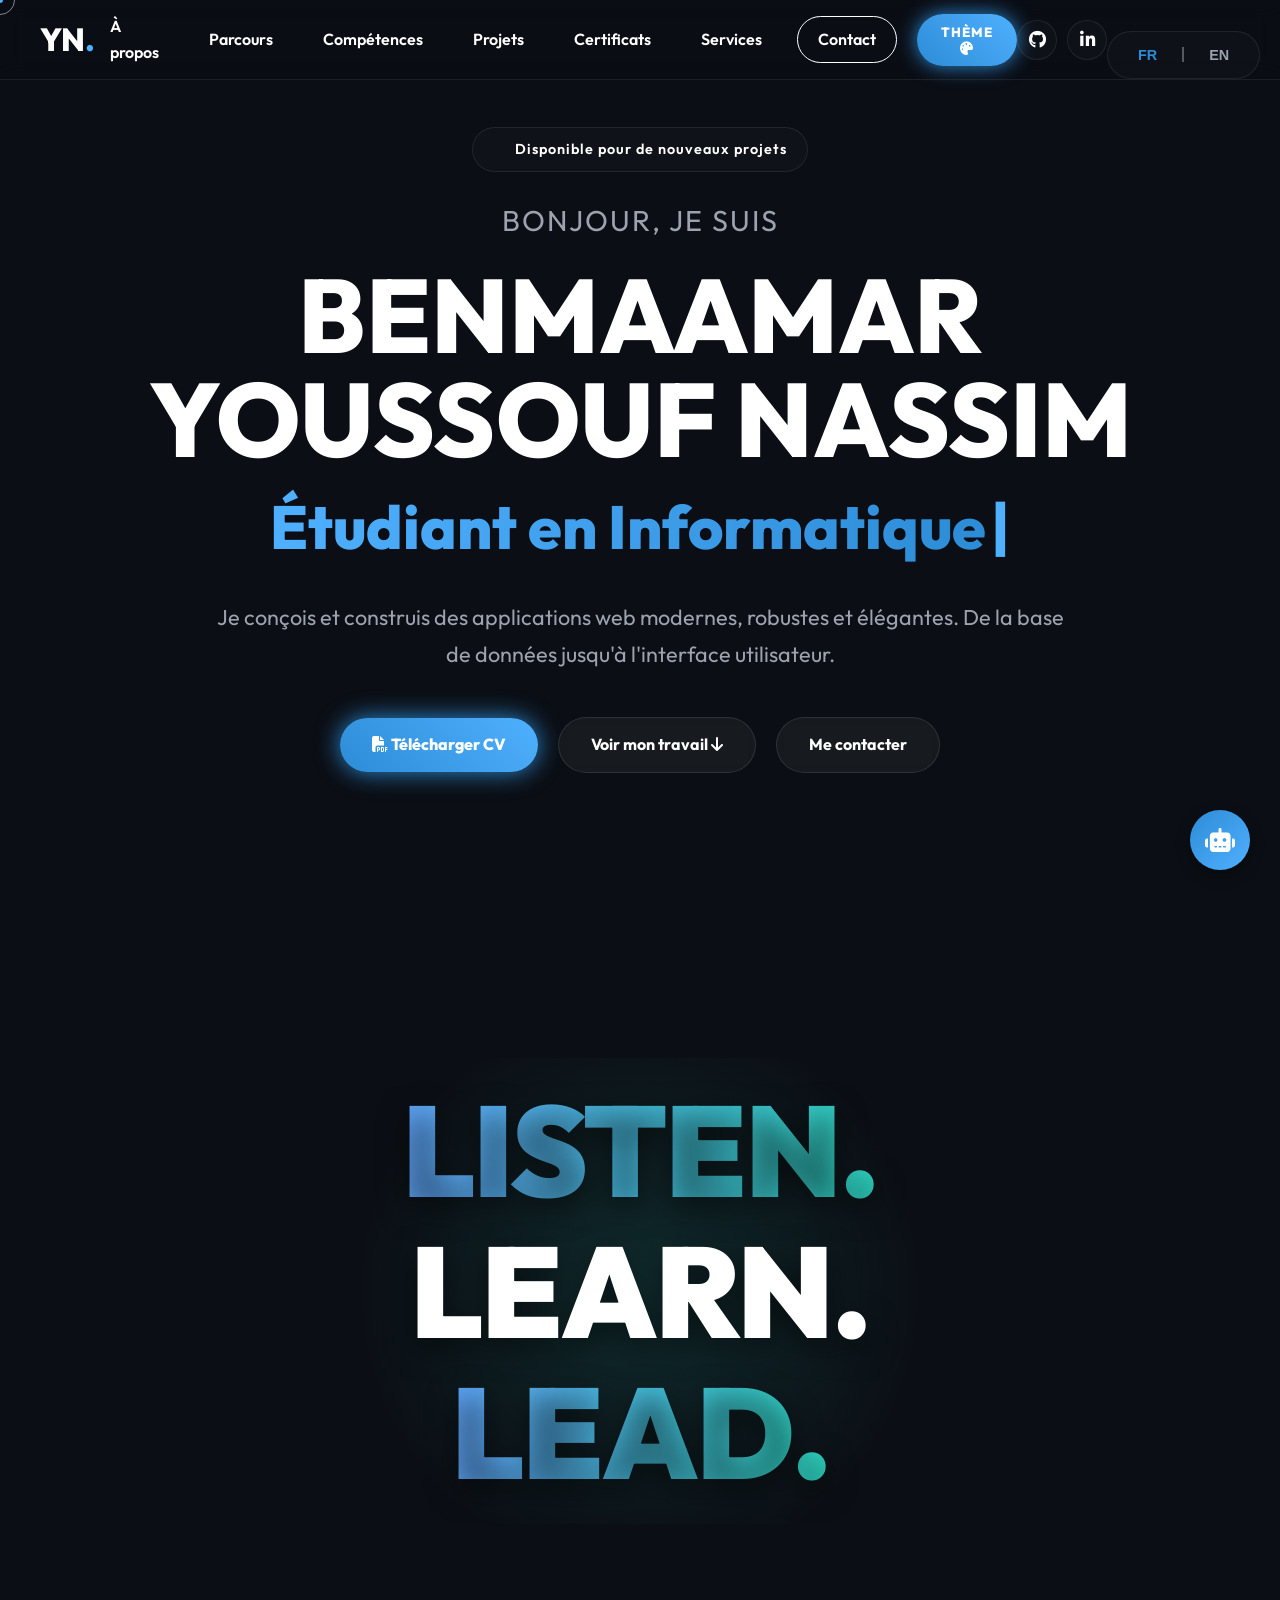
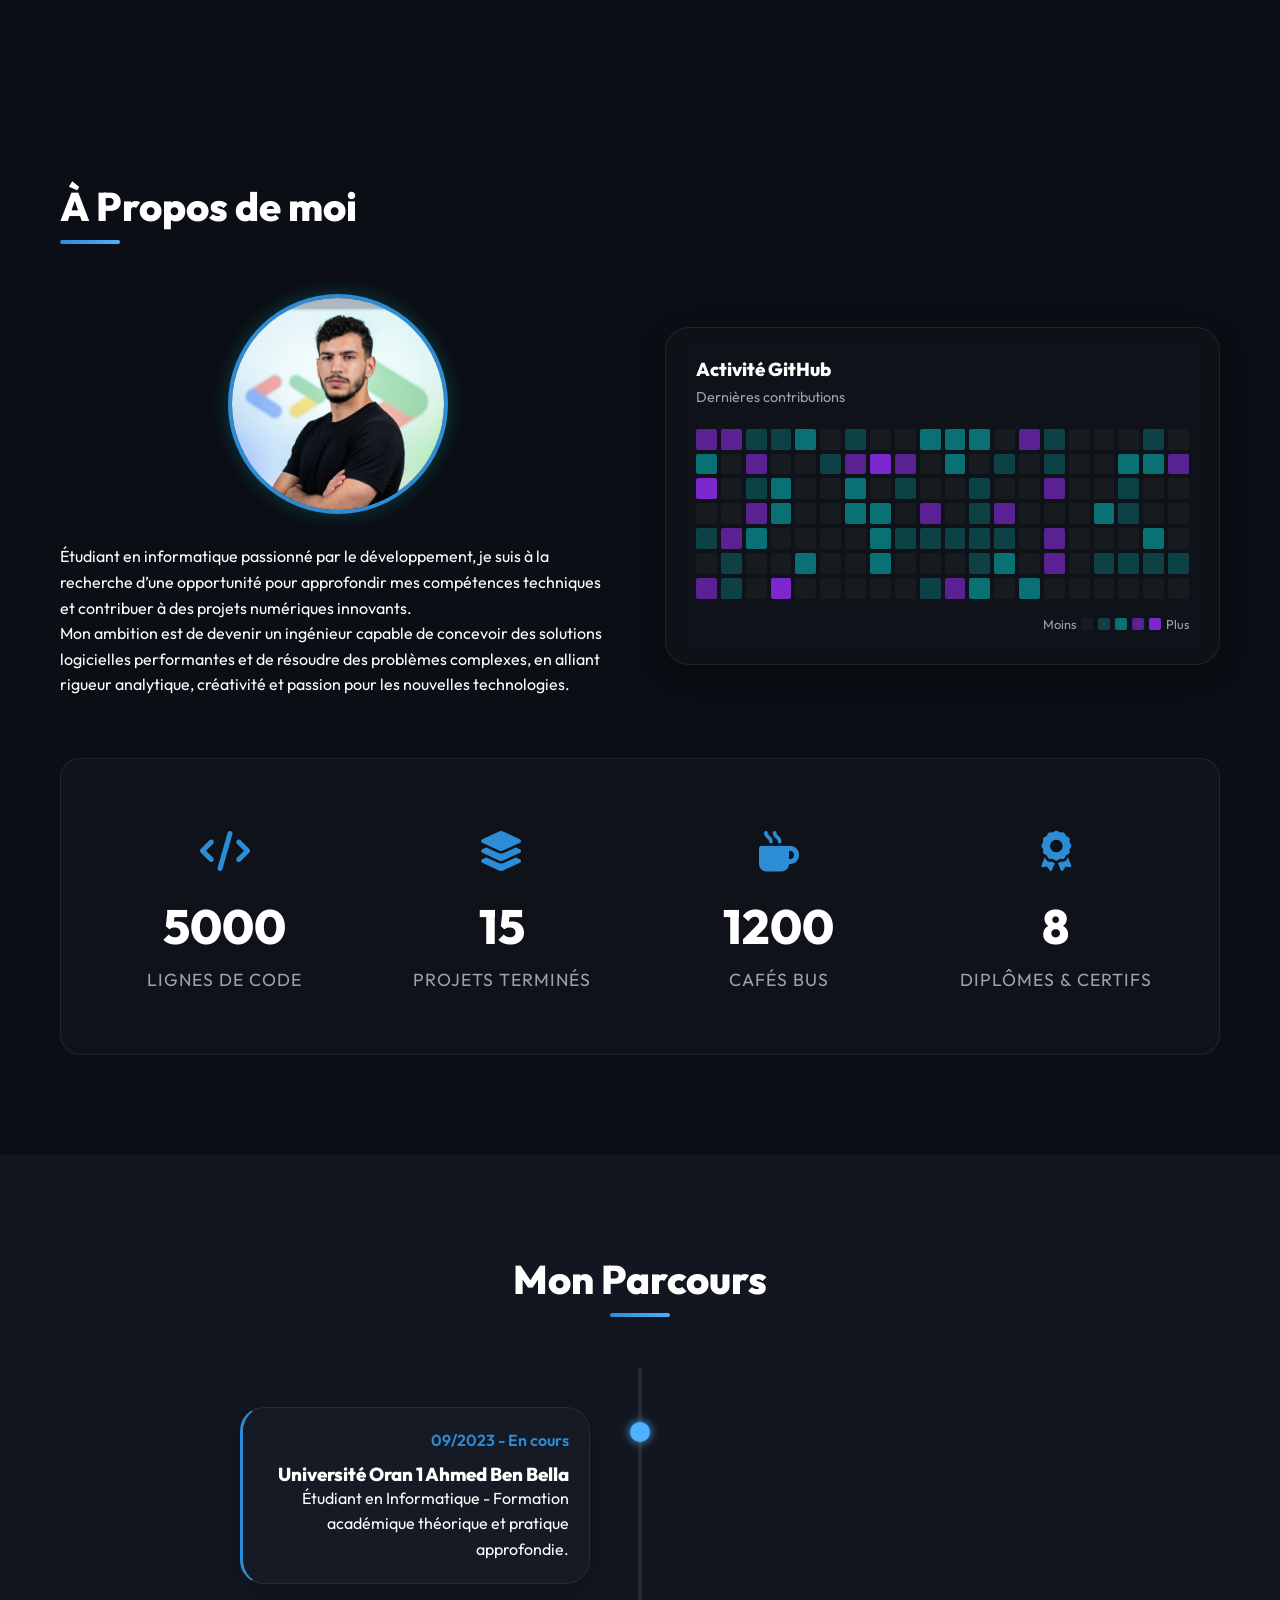
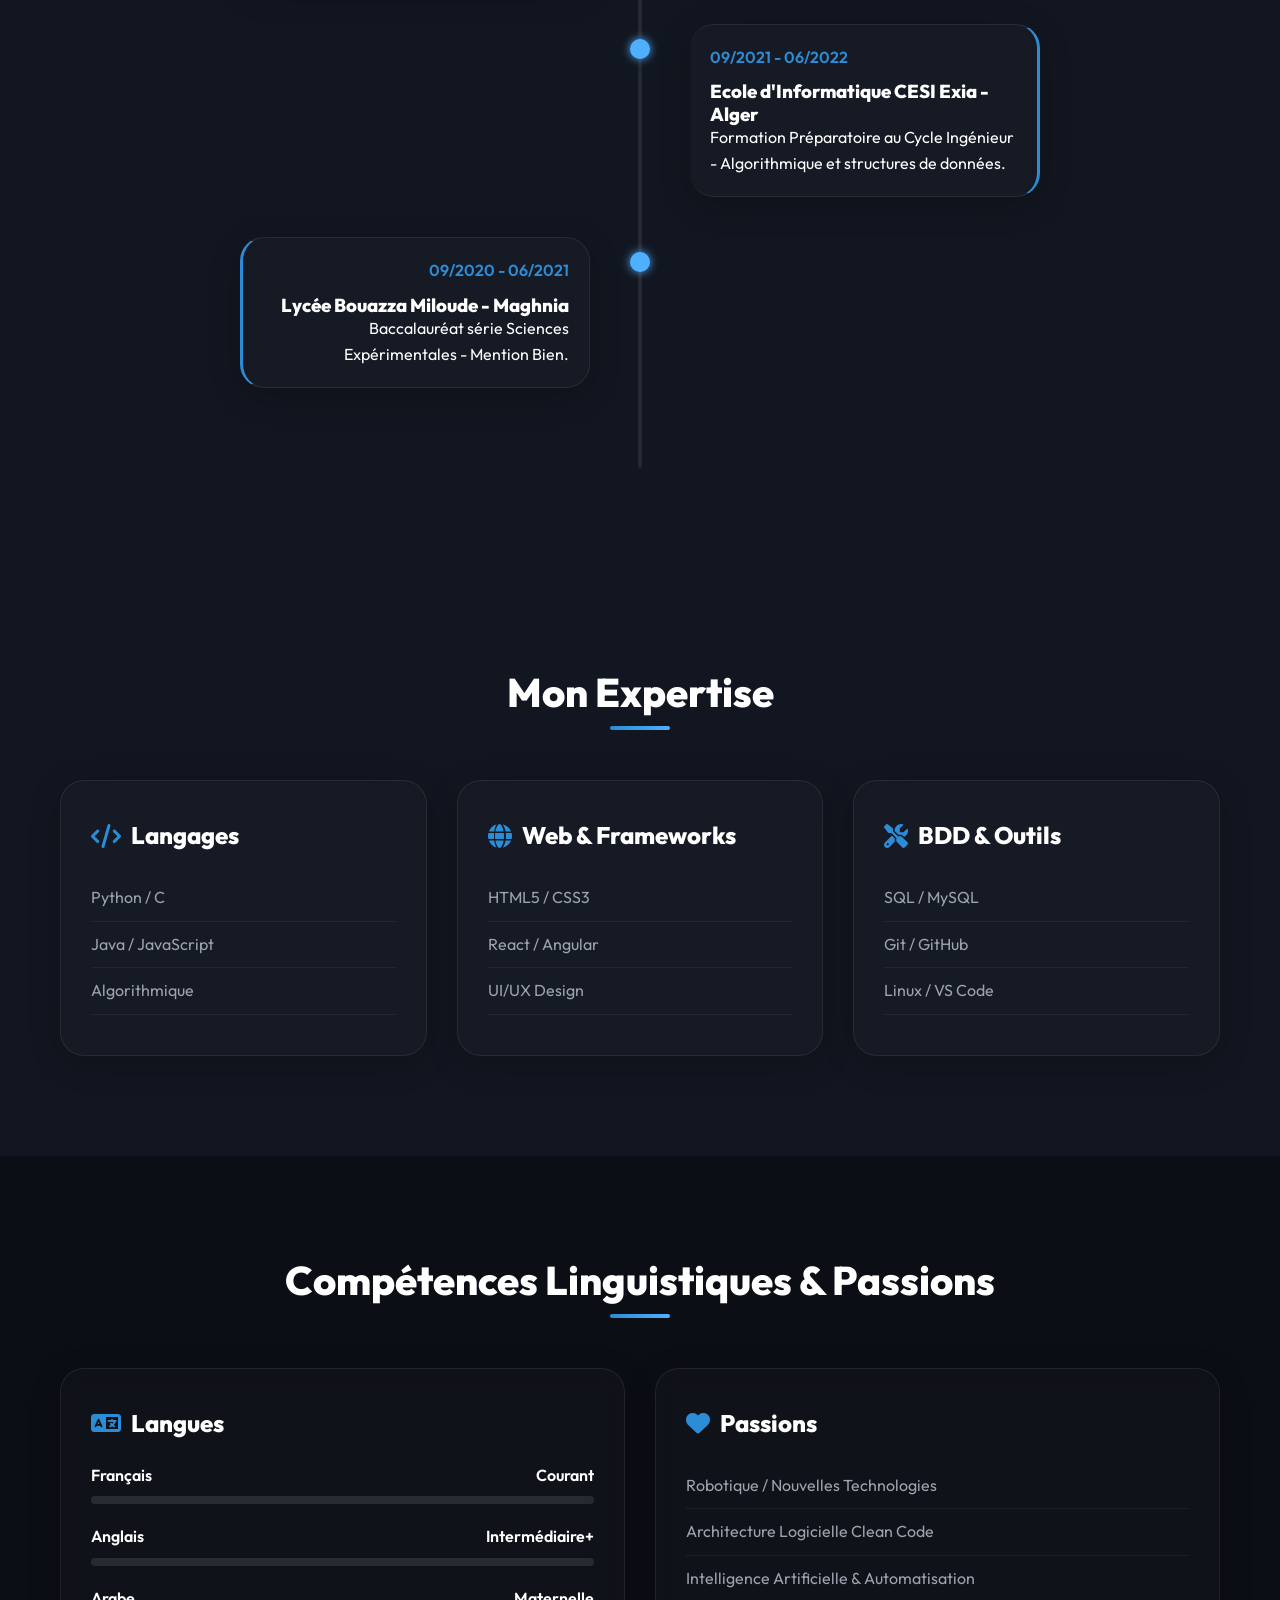
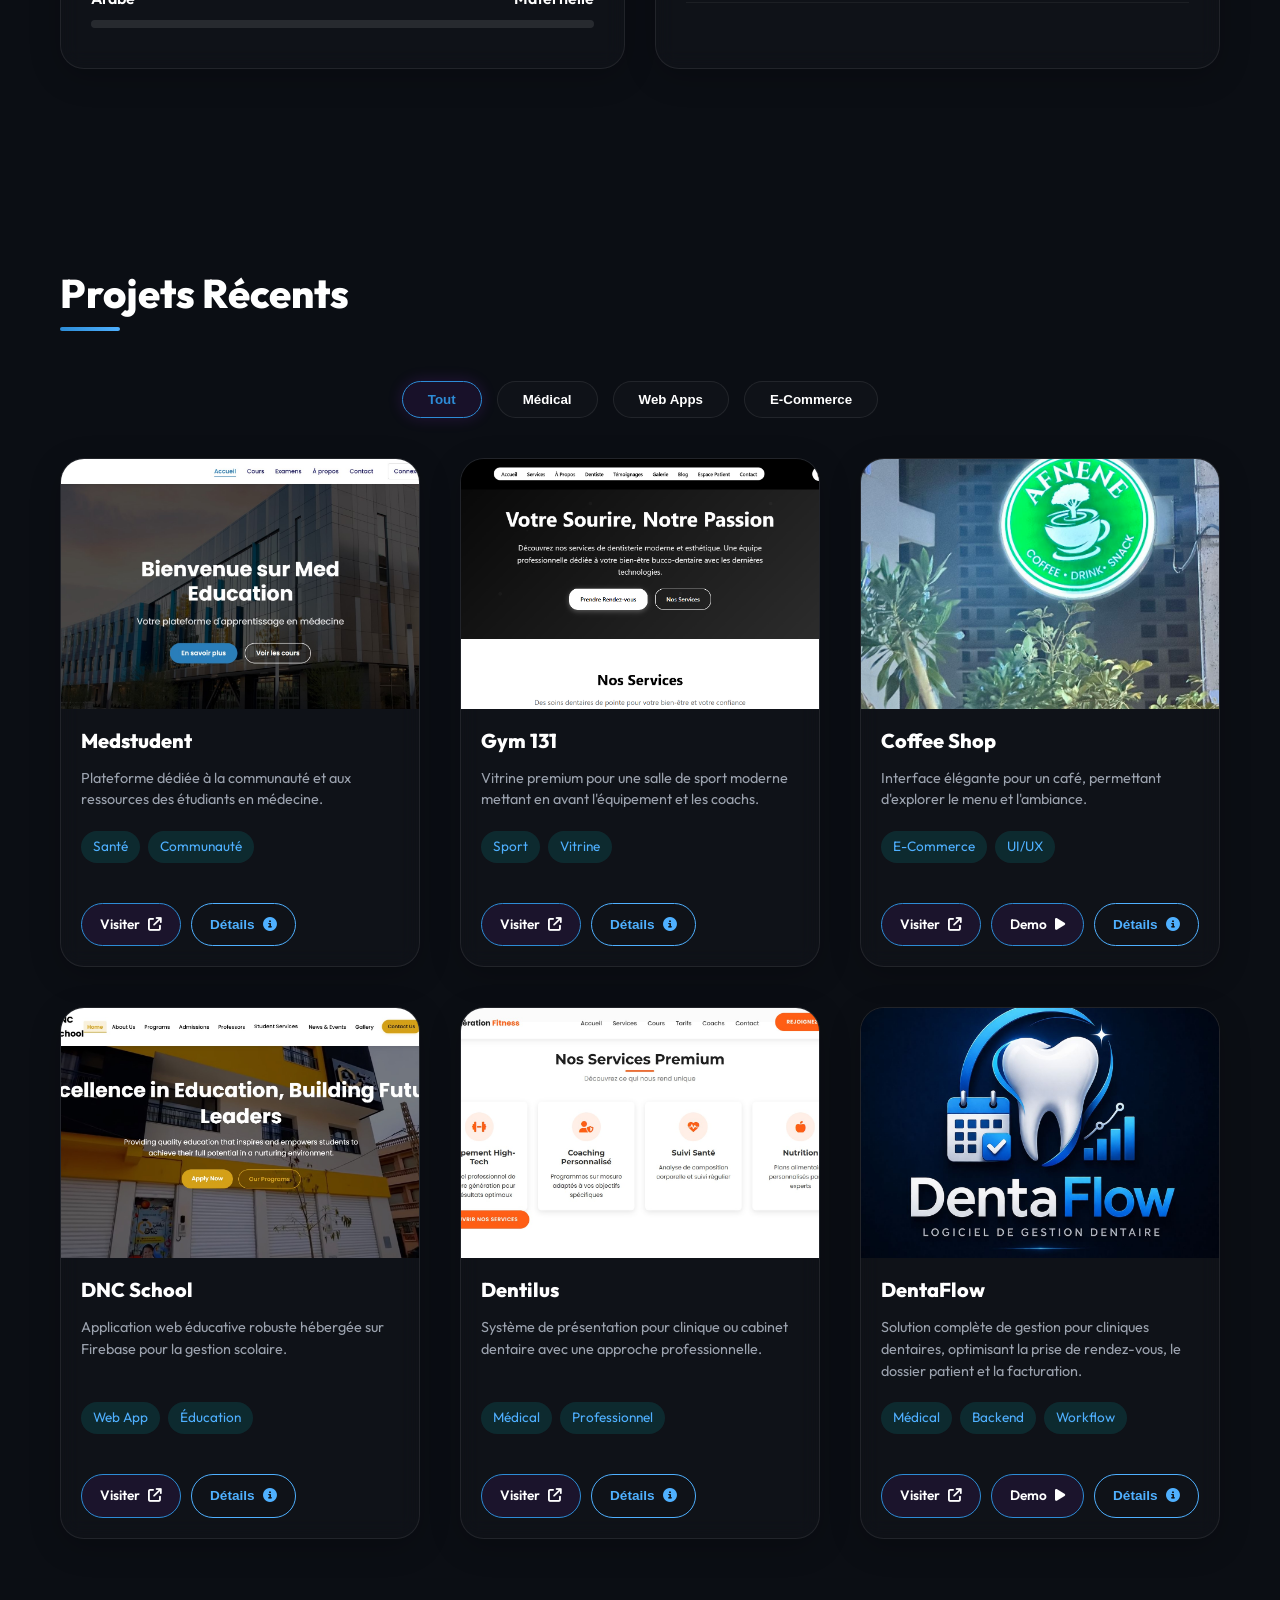
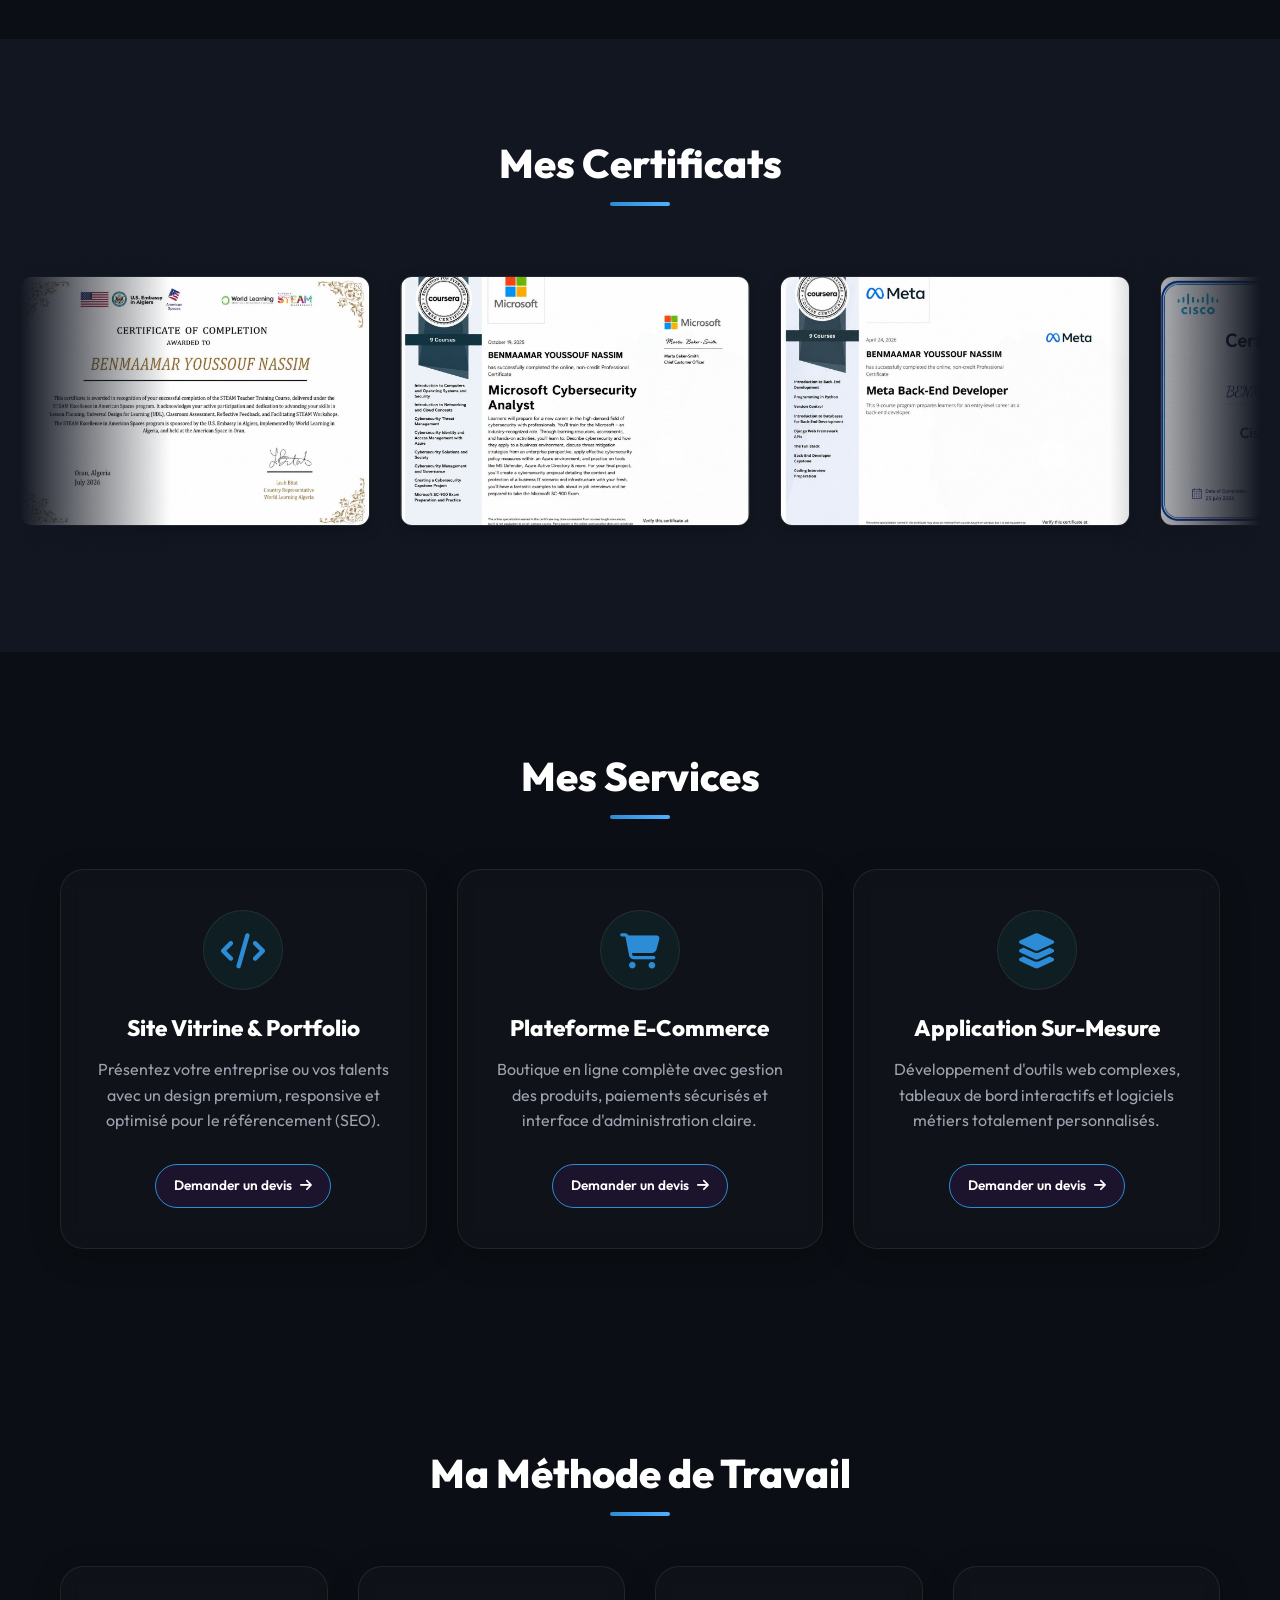
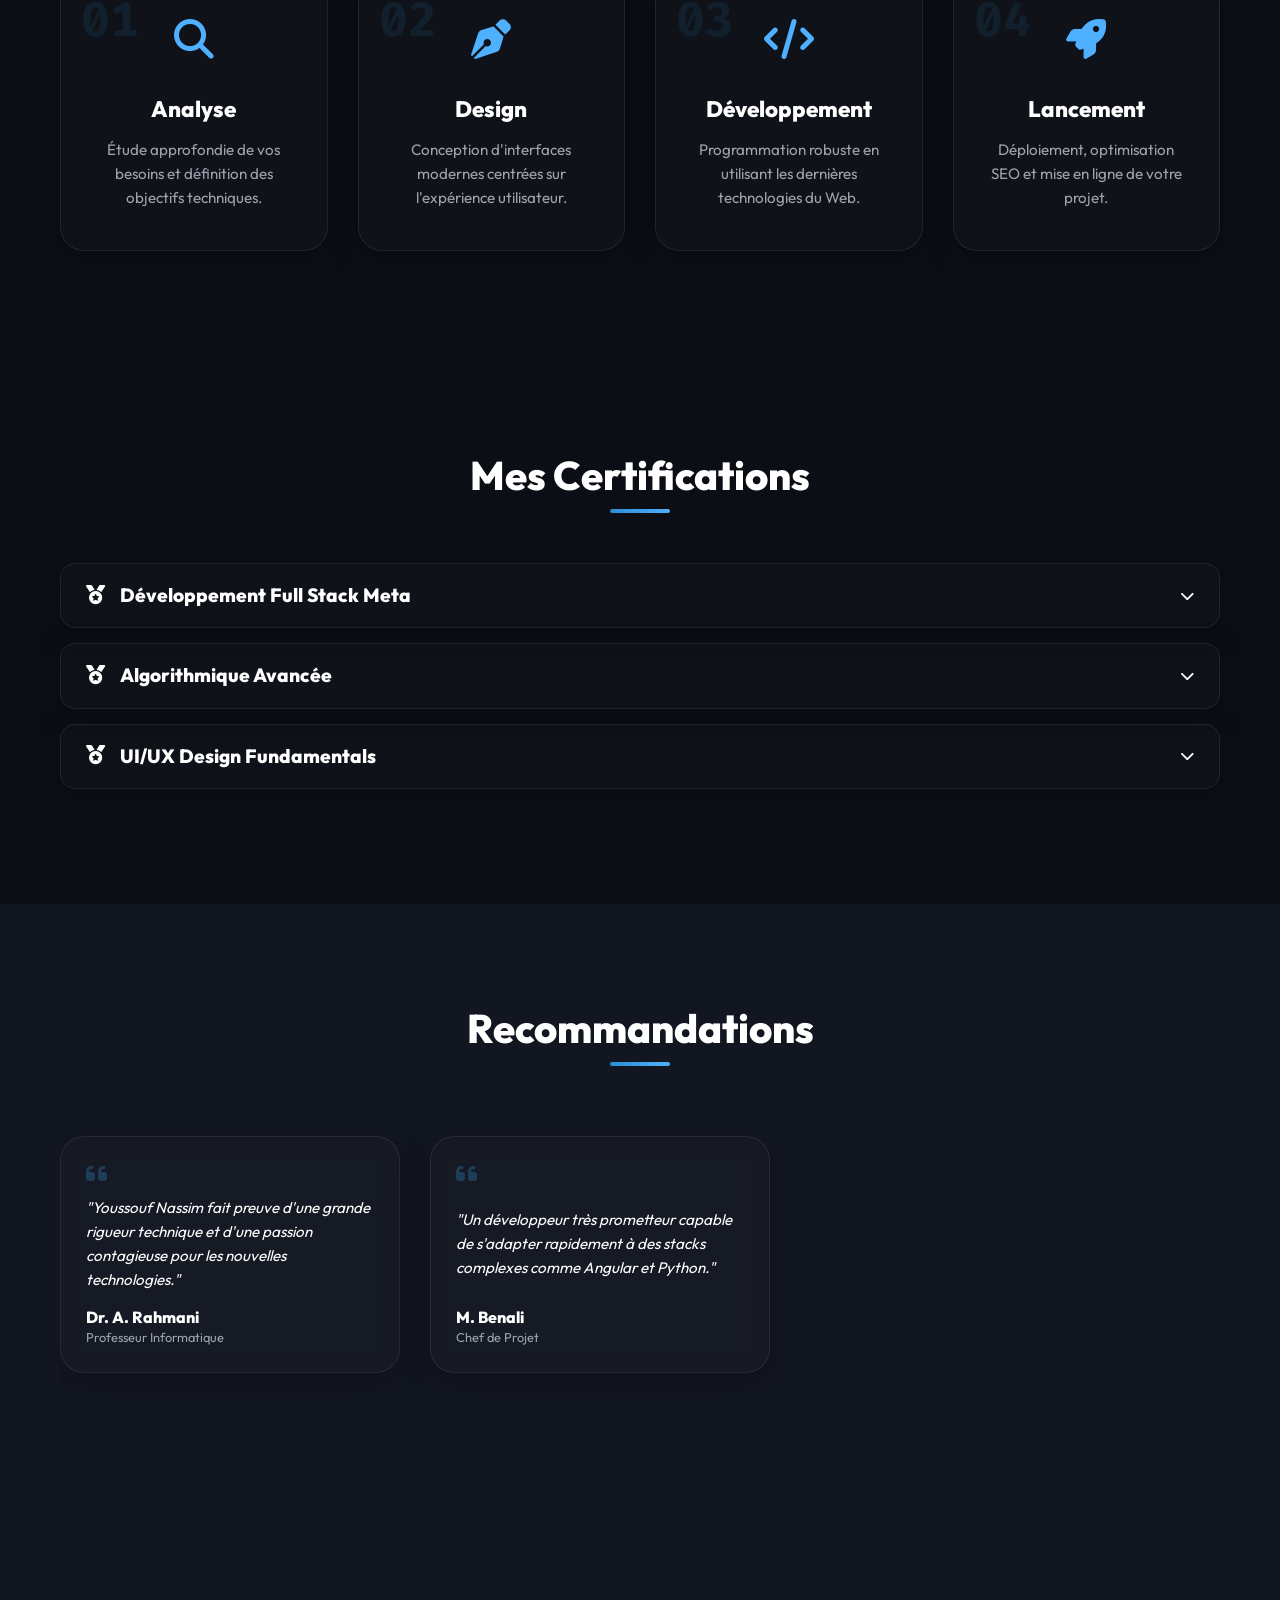
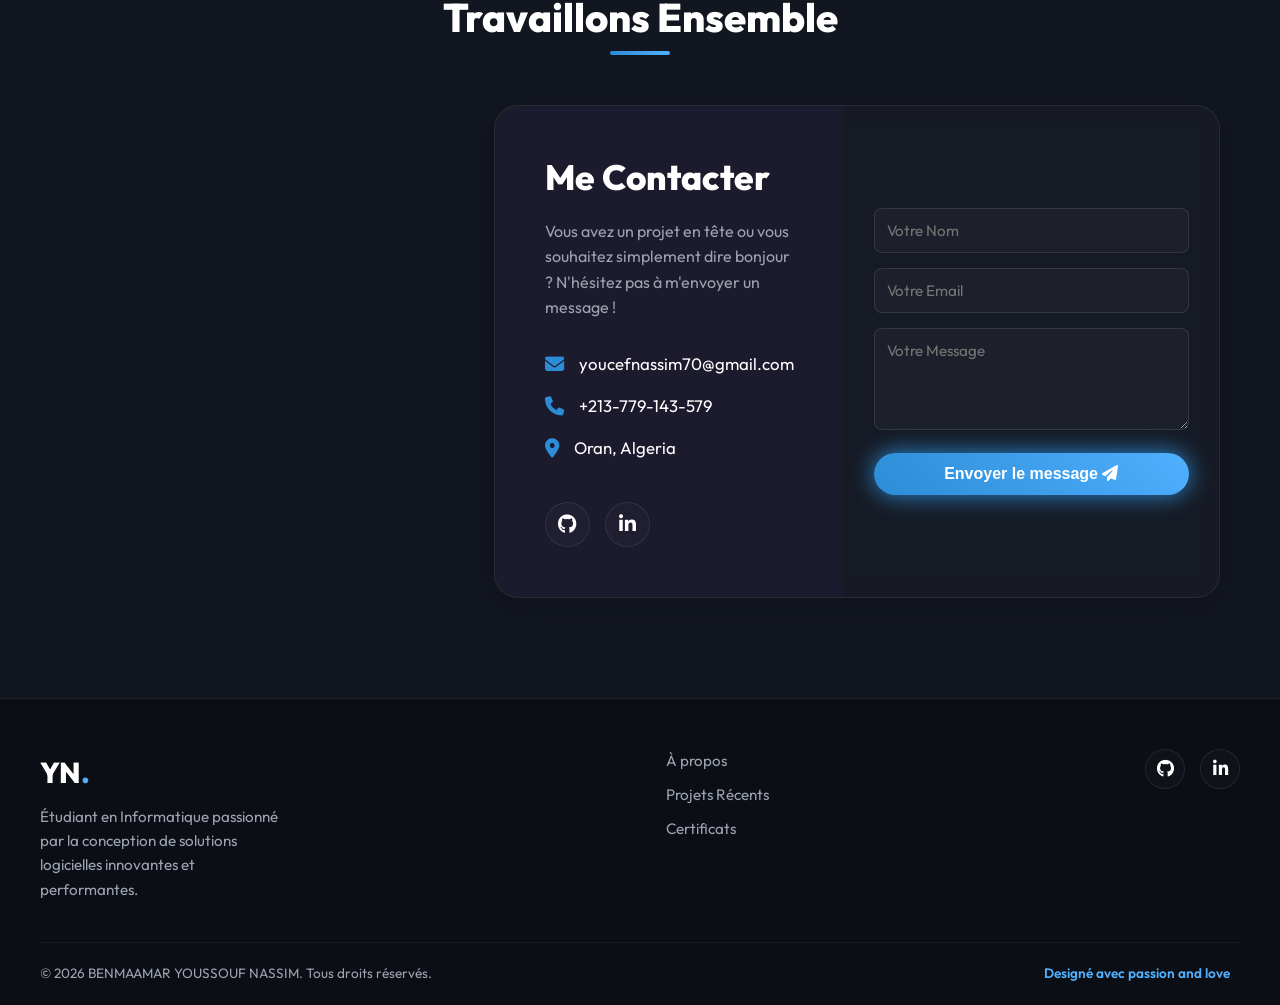
==== index.html @ 7a8b89ac "Déploiement du portfolio" ====
<!DOCTYPE html>
<html lang="fr" data-theme="default">

<head>
    <meta charset="UTF-8">
    <meta name="viewport" content="width=device-width, initial-scale=1.0">
    <title>Youcef Nassim | Développeur Full Stack</title>
    <meta name="description" content="Portfolio de Youcef Nassim, développeur web Full Stack.">

    <!-- Google Fonts -->
    <link rel="preconnect" href="https://fonts.googleapis.com">
    <link rel="preconnect" href="https://fonts.gstatic.com" crossorigin>
    <link
        href="https://fonts.googleapis.com/css2?family=Outfit:wght@300;400;600;800&family=Fira+Code:wght@400;500&display=swap"
        rel="stylesheet">

    <!-- FontAwesome Icons -->
    <link rel="stylesheet" href="https://cdnjs.cloudflare.com/ajax/libs/font-awesome/6.4.0/css/all.min.css">

    <!-- Custom CSS -->
    <link rel="stylesheet" href="./css/style.css">
</head>

<body>

    <!-- Custom Cursor -->
    <div class="cursor-dot"></div>
    <div class="cursor-outline"></div>


    <!-- Hamburger (Mobile) -->
    <div class="hamburger">
        <span class="bar"></span>
        <span class="bar"></span>
        <span class="bar"></span>
    </div>

    <!-- Sidebar Navigation -->
    <nav class="sidebar">
        <div class="nav-container">
            <a href="#hero" class="logo">YN<span class="dot">.</span></a>
            <ul class="nav-links">
                <li><a href="#about"><i class="fa-solid fa-user"></i> À propos</a></li>
                <li><a href="#experience"><i class="fa-solid fa-briefcase"></i> Parcours</a></li>
                <li><a href="#skills"><i class="fa-solid fa-code"></i> Compétences</a></li>
                <li><a href="#projects"><i class="fa-solid fa-laptop-code"></i> Projets</a></li>
                <li><a href="#certificates"><i class="fa-solid fa-certificate"></i> Certificats</a></li>
                <li><a href="#offers"><i class="fa-solid fa-handshake"></i> Services</a></li>
                <li><a href="#contact" class="btn-nav" style="background: none; border: 1px solid var(--text-main); box-shadow: none;">Contact</a></li>
                <li><button class="btn-nav btn-theme-toggle" onclick="cycleTheme()" style="cursor:pointer; font-family: inherit;">Thème <i class="fa-solid fa-palette"></i></button></li>
            </ul>

            <div class="sidebar-socials">
                <a href="https://github.com/youcefnassim" target="_blank" rel="noopener noreferrer" aria-label="Visiter mon GitHub"><i class="fa-brands fa-github"></i></a>
                <a href="https://www.linkedin.com/in/ben-maamar-youssouf-nassim-791244219/" target="_blank" rel="noopener noreferrer" aria-label="Visiter mon profil LinkedIn"><i class="fa-brands fa-linkedin-in"></i></a>
            </div>

            <!-- Language Switcher -->
            <div class="lang-switcher">
                <button onclick="changeLanguage('fr')" class="lang-btn active" id="btn-fr">FR</button>
                <div class="lang-divider"></div>
                <button onclick="changeLanguage('en')" class="lang-btn" id="btn-en">EN</button>
            </div>
            
            <!-- Hidden Google Translate Element -->
            <div id="google_translate_element" style="display:none;"></div>
            <script type="text/javascript">
                function googleTranslateElementInit() {
                    new google.translate.TranslateElement({pageLanguage: 'fr', includedLanguages: 'fr,en', autoDisplay: false}, 'google_translate_element');
                }
                function changeLanguage(lang) {
                    var selectField = document.querySelector("select.goog-te-combo");
                    if (selectField) {
                        selectField.value = lang;
                        selectField.dispatchEvent(new Event('change'));
                    }
                    
                    document.getElementById('btn-fr').classList.remove('active');
                    document.getElementById('btn-en').classList.remove('active');
                    document.getElementById('btn-' + lang).classList.add('active');
                }
            </script>
            <script type="text/javascript" src="https://translate.google.com/translate_a/element.js?cb=googleTranslateElementInit"></script>
        </div>
    </nav>

    <!-- Main Content Wrapper -->
    <main class="main-content">
        <!-- Hero Section -->
        <section id="hero" class="hero">
            <div class="shape shape-1"></div>
            <div class="shape shape-2"></div>

            <div class="hero-content" data-animate="slide-up">
                <div class="status-badge">
                    <span class="status-dot"></span>
                    <span class="status-text">Disponible pour de nouveaux projets</span>
                </div>
                <p class="greeting">Bonjour, je suis</p>
                <h1 class="name">BENMAAMAR <span class="highlight">YOUSSOUF NASSIM</span></h1>
                <h2 class="title">
                    <span class="gradient-text typewriter"
                        data-words='["Étudiant en Informatique", "Futur Ingénieur Logiciel", "Passionné par le Développement", "Technophile Curieux"]'></span><span
                        class="cursor">|</span>
                </h2>
                <p class="description">
                    Je conçois et construis des applications web modernes, robustes et élégantes. De la base de données
                    jusqu'à l'interface utilisateur.
                </p>
                <div class="hero-cta">
                    <a href="./img/BENMAAMAR YOUSOSOUF NASSIM CV.pdf" download="CV_Youcef_Nassim.pdf" target="_blank" class="btn btn-primary" title="Télécharger le CV au format PDF"><i class="fa-solid fa-file-pdf"></i> Télécharger CV</a>
                    <a href="#projects" class="btn btn-secondary">Voir mon travail <i class="fa-solid fa-arrow-down"></i></a>
                    <a href="#contact" class="btn btn-secondary">Me contacter</a>
                </div>
            </div>
        </section>

        <!-- Animated Quote Section -->
        <section class="quote-section section-padding">
            <div class="section-container">
                <div class="quote-container" data-animate="slide-up">
                    <h2 class="quote-word gradient-text-animated word-1">LISTEN.</h2>
                    <h2 class="quote-word word-2">LEARN.</h2>
                    <h2 class="quote-word gradient-text-animated word-3">LEAD.</h2>
                </div>
            </div>
        </section>

        <!-- About & Github Stats Section -->
        <section id="about" class="about section-padding">
            <div class="section-container">
                <div class="section-title" data-animate="fade-in">
                    <h2>À Propos de moi</h2>
                    <div class="line"></div>
                </div>

                <div class="about-content">
                    <div class="about-text" data-animate="slide-right">
                        <div class="profile-image-container">
                            <img src="./img/leader.jpg" alt="BENMAAMAR YOUSSOUF NASSIM" class="profile-image">
                        </div>
                        <p>Étudiant en informatique passionné par le développement, je suis à la recherche d’une opportunité pour approfondir mes compétences techniques et contribuer à des projets numériques innovants.</p>
                        <p>Mon ambition est de devenir un ingénieur capable de concevoir des solutions logicielles performantes et de résoudre des problèmes complexes, en alliant rigueur analytique, créativité et passion pour les nouvelles technologies.</p>
                    </div>

                        <div class="github-stats glass-panel">
                    <h3>Activité GitHub</h3>
                    <p class="stats-subtitle">Dernières contributions</p>
                    <div class="github-grid" id="github-grid"></div>
                    <div class="github-legend">
                        <span>Moins</span>
                        <div class="level level-0"></div>
                        <div class="level level-1"></div>
                        <div class="level level-2"></div>
                        <div class="level level-3"></div>
                        <div class="level level-4"></div>
                        <span>Plus</span>
                    </div>
                </div>
            </div>

            <!-- Stats Counter Section -->
            <div class="stats-container" data-animate="fade-in">
                <div class="stat-item">
                    <div class="stat-icon"><i class="fa-solid fa-code"></i></div>
                    <h3 class="stat-number" data-target="5000">0</h3>
                    <p class="stat-label">Lignes de code</p>
                </div>
                <div class="stat-item">
                    <div class="stat-icon"><i class="fa-solid fa-layer-group"></i></div>
                    <h3 class="stat-number" data-target="15">0</h3>
                    <p class="stat-label">Projets Terminés</p>
                </div>
                <div class="stat-item">
                    <div class="stat-icon"><i class="fa-solid fa-mug-hot"></i></div>
                    <h3 class="stat-number" data-target="1200">0</h3>
                    <p class="stat-label">Cafés bus</p>
                </div>
                <div class="stat-item">
                    <div class="stat-icon"><i class="fa-solid fa-award"></i></div>
                    <h3 class="stat-number" data-target="8">0</h3>
                    <p class="stat-label">Diplômes & Certifs</p>
                </div>
            </div>
        </section>

        <!-- Experience Timeline Section -->
        <section id="experience" class="timeline-section section-padding" style="background-color: var(--bg-light);">
            <div class="section-container">
                <div class="section-title text-center" data-animate="fade-in">
                    <h2>Mon Parcours</h2>
                    <div class="line"></div>
                </div>

                <div class="timeline">
                    <div class="timeline-item" data-animate="slide-right">
                        <div class="timeline-dot"></div>
                        <div class="timeline-content glass-panel">
                            <span class="timeline-date">09/2023 - En cours</span>
                            <h3>Université Oran 1 Ahmed Ben Bella</h3>
                            <p>Étudiant en Informatique - Formation académique théorique et pratique approfondie.</p>
                        </div>
                    </div>
                    <div class="timeline-item" data-animate="slide-left">
                        <div class="timeline-dot"></div>
                        <div class="timeline-content glass-panel">
                            <span class="timeline-date">09/2021 - 06/2022</span>
                            <h3>Ecole d'Informatique CESI Exia - Alger</h3>
                            <p>Formation Préparatoire au Cycle Ingénieur - Algorithmique et structures de données.</p>
                        </div>
                    </div>
                    <div class="timeline-item" data-animate="slide-right">
                        <div class="timeline-dot"></div>
                        <div class="timeline-content glass-panel">
                            <span class="timeline-date">09/2020 - 06/2021</span>
                            <h3>Lycée Bouazza Miloude - Maghnia</h3>
                            <p>Baccalauréat série Sciences Expérimentales - Mention Bien.</p>
                        </div>
                    </div>
                </div>
            </div>
        </section>

        <!-- Skills Section -->
        <section id="skills" class="skills section-padding">
            <div class="section-container">
                <div class="section-title text-center" data-animate="fade-in">
                    <h2>Mon Expertise</h2>
                    <div class="line"></div>
                </div>
                <div class="skills-grid" data-animate="slide-up">
                    <div class="skill-category glass-panel">
                        <h3><i class="fa-solid fa-code"></i> Langages</h3>
                        <ul class="skill-list">
                            <li>Python / C</li>
                            <li>Java / JavaScript</li>
                            <li>Algorithmique</li>
                        </ul>
                    </div>
                    <div class="skill-category glass-panel">
                        <h3><i class="fa-solid fa-globe"></i> Web & Frameworks</h3>
                        <ul class="skill-list">
                            <li>HTML5 / CSS3</li>
                            <li>React / Angular</li>
                            <li>UI/UX Design</li>
                        </ul>
                    </div>
                    <div class="skill-category glass-panel">
                        <h3><i class="fa-solid fa-screwdriver-wrench"></i> BDD & Outils</h3>
                        <ul class="skill-list">
                            <li>SQL / MySQL</li>
                            <li>Git / GitHub</li>
                            <li>Linux / VS Code</li>
                        </ul>
                    </div>
                </div>
            </div>
        </section>

        <!-- Languages & Interests Section -->
        <section id="languages" class="languages section-padding" style="background-color: var(--bg-dark);">
            <div class="section-container">
                <div class="section-title text-center" data-animate="fade-in">
                    <h2>Compétences Linguistiques & Passions</h2>
                    <div class="line"></div>
                </div>
                <div class="skills-grid" data-animate="slide-up">
                    <div class="skill-category glass-panel">
                        <h3><i class="fa-solid fa-language"></i> Langues</h3>
                        <div class="language-bars">
                            <div class="lang-item">
                                <div class="lang-info"><span>Français</span><span>Courant</span></div>
                                <div class="progress-line" data-progress="100%"><span></span></div>
                            </div>
                            <div class="lang-item">
                                <div class="lang-info"><span>Anglais</span><span>Intermédiaire+</span></div>
                                <div class="progress-line" data-progress="85%"><span></span></div>
                            </div>
                            <div class="lang-item">
                                <div class="lang-info"><span>Arabe</span><span>Maternelle</span></div>
                                <div class="progress-line" data-progress="100%"><span></span></div>
                            </div>
                        </div>
                    </div>
                    <div class="skill-category glass-panel">
                        <h3><i class="fa-solid fa-heart"></i> Passions</h3>
                        <ul class="skill-list">
                            <li>Robotique / Nouvelles Technologies</li>
                            <li>Architecture Logicielle Clean Code</li>
                            <li>Intelligence Artificielle & Automatisation</li>
                        </ul>
                    </div>
                </div>
            </div>
        </section>

        <!-- Projects Section -->
        <section id="projects" class="projects section-padding">
            <div class="section-container">
                <div class="section-title" data-animate="fade-in">
                    <h2>Projets Récents</h2>
                    <div class="line"></div>
                </div>

                <div class="project-filters" data-animate="fade-in">
                    <button class="filter-btn active" data-filter="all">Tout</button>
                    <button class="filter-btn" data-filter="medical">Médical</button>
                    <button class="filter-btn" data-filter="webapp">Web Apps</button>
                    <button class="filter-btn" data-filter="ecommerce">E-Commerce</button>
                </div>

                <div class="projects-grid">
                    <!-- Project 1 -->
                    <div class="project-card glass-panel" data-animate="slide-up" data-category="medical">
                        <div class="project-slider">
                            <img src="./img/20.jpg" alt="Medstudent Image 1">
                            <img src="./img/21.jpg" alt="Medstudent Image 2">
                            <img src="./img/22.jpg" alt="Medstudent Image 3">
                            <img src="./img/23.jpg" alt="Medstudent Image 4">
                        </div>
                        <div class="project-info">
                            <h3>Medstudent</h3>
                            <p>Plateforme dédiée à la communauté et aux ressources des étudiants en médecine.</p>
                            <div class="project-tags"><span>Santé</span><span>Communauté</span></div>
                            <div class="project-actions">
                                <a href="https://youcefnassim.github.io/Medstudent31/" target="_blank" rel="noopener noreferrer" class="btn-project">Visiter <i class="fa-solid fa-arrow-up-right-from-square"></i></a>
                                <button class="btn-project btn-outline case-study-btn" data-project="medstudent">Détails <i class="fa-solid fa-circle-info"></i></button>
                            </div>
                        </div>
                    </div>

                    <!-- Project 2 -->
                    <div class="project-card glass-panel" data-animate="slide-up" data-category="webapp">
                        <div class="project-slider">
                            <img src="./img/pic 131.png" alt="Gym 131 Image 1">
                            <img src="./img/pic132.png" alt="Gym 131 Image 2">
                            <img src="./img/pic134.png" alt="Gym 131 Image 3">
                            <img src="./img/pic135.png" alt="Gym 131 Image 4">
                        </div>
                        <div class="project-info">
                            <h3>Gym 131</h3>
                            <p>Vitrine premium pour une salle de sport moderne mettant en avant l'équipement et les coachs.</p>
                            <div class="project-tags"><span>Sport</span><span>Vitrine</span></div>
                            <div class="project-actions">
                                <a href="https://youcefnassim.github.io/Gym131/" target="_blank" rel="noopener noreferrer" class="btn-project">Visiter <i class="fa-solid fa-arrow-up-right-from-square"></i></a>
                                <button class="btn-project btn-outline case-study-btn" data-project="gym131">Détails <i class="fa-solid fa-circle-info"></i></button>
                            </div>
                        </div>
                    </div>

                    <!-- Project 3 -->
                    <div class="project-card glass-panel" data-animate="slide-up" data-category="ecommerce">
                        <div class="project-slider">
                            <img src="./img/afnene-cover.jpg" alt="Afnene Coffee Cover" style="object-position: center;">
                            <video src="./img/afnene-presentation.mp4" autoplay muted loop playsinline></video>
                        </div>
                        <div class="project-info">
                            <h3>Coffee Shop</h3>
                            <p>Interface élégante pour un café, permettant d'explorer le menu et l'ambiance.</p>
                            <div class="project-tags"><span>E-Commerce</span><span>UI/UX</span></div>
                            <div class="project-actions" style="flex-wrap: wrap;">
                                <a href="https://afnenecoffee.vercel.app/" target="_blank" rel="noopener noreferrer" class="btn-project">Visiter <i class="fa-solid fa-arrow-up-right-from-square"></i></a>
                                <a href="javascript:void(0)" class="btn-project btn-demo-video" data-video="./img/afnene-presentation.mp4">Demo <i class="fa-solid fa-play"></i></a>
                                <button class="btn-project btn-outline case-study-btn" data-project="coffee">Détails <i class="fa-solid fa-circle-info"></i></button>
                            </div>
                        </div>
                    </div>

                    <!-- Project 4 -->
                    <div class="project-card glass-panel" data-animate="slide-up" data-category="webapp">
                        <div class="project-slider">
                            <img src="./img/school1.jpg" alt="DNC School Image 1">
                            <img src="./img/school2.jpg" alt="DNC School Image 2">
                            <img src="./img/school3.jpg" alt="DNC School Image 3">
                            <img src="./img/school4.jpg" alt="DNC School Image 4">
                        </div>
                        <div class="project-info">
                            <h3>DNC School</h3>
                            <p>Application web éducative robuste hébergée sur Firebase pour la gestion scolaire.</p>
                            <div class="project-tags"><span>Web App</span><span>Éducation</span></div>
                            <div class="project-actions">
                                <a href="https://dnc-school-58a98.web.app/" target="_blank" rel="noopener noreferrer" class="btn-project">Visiter <i class="fa-solid fa-arrow-up-right-from-square"></i></a>
                                <button class="btn-project btn-outline case-study-btn" data-project="school">Détails <i class="fa-solid fa-circle-info"></i></button>
                            </div>
                        </div>
                    </div>

                    <!-- Project 5 -->
                    <div class="project-card glass-panel" data-animate="slide-up" data-category="medical">
                        <div class="project-slider">
                            <img src="./img/30.jpg" alt="Dentilus Image 1">
                            <img src="./img/31.jpg" alt="Dentilus Image 2">
                            <img src="./img/32.jpg" alt="Dentilus Image 3">
                            <img src="./img/33.jpg" alt="Dentilus Image 4">
                        </div>
                        <div class="project-info">
                            <h3>Dentilus</h3>
                            <p>Système de présentation pour clinique ou cabinet dentaire avec une approche professionnelle.</p>
                            <div class="project-tags"><span>Médical</span><span>Professionnel</span></div>
                            <div class="project-actions">
                                <a href="https://youcefnassim.github.io/dentilus3/" target="_blank" rel="noopener noreferrer" class="btn-project">Visiter <i class="fa-solid fa-arrow-up-right-from-square"></i></a>
                                <button class="btn-project btn-outline case-study-btn" data-project="dentilus">Détails <i class="fa-solid fa-circle-info"></i></button>
                            </div>
                        </div>
                    </div>

                    <!-- Project : DentaFlow -->
                    <div class="project-card glass-panel" data-animate="slide-up" data-category="medical">
                        <div class="project-slider">
                            <img src="./img/dentaflow.jpg" alt="DentaFlow Cover" style="object-position: center;">
                            <video src="./img/dentaflow-presentation.mp4" autoplay muted loop playsinline></video>
                        </div>
                        <div class="project-info">
                            <h3>DentaFlow</h3>
                            <p>Solution complète de gestion pour cliniques dentaires, optimisant la prise de rendez-vous, le dossier patient et la facturation.</p>
                            <div class="project-tags"><span>Médical</span><span>Backend</span><span>Workflow</span></div>
                            <div class="project-actions" style="flex-wrap: wrap;">
                                <a href="https://dentaflowdz.vercel.app/" target="_blank" rel="noopener noreferrer" class="btn-project">Visiter <i class="fa-solid fa-arrow-up-right-from-square"></i></a>
                                <a href="javascript:void(0)" class="btn-project btn-demo-video" data-video="./img/dentaflow-presentation.mp4">Demo <i class="fa-solid fa-play"></i></a>
                                <button class="btn-project btn-outline case-study-btn" data-project="dentaflow">Détails <i class="fa-solid fa-circle-info"></i></button>
                            </div>
                        </div>
                    </div>
                </div>
            </div>
        </section>

        <!-- Certificates Section -->
        <section id="certificates" class="certificates section-padding" style="background-color: var(--bg-light);">
            <div class="section-container" style="max-width: 100%;">
                <div class="section-title text-center" data-animate="fade-in">
                    <h2>Mes Certificats</h2>
                    <div class="line" style="margin: 15px auto;"></div>
                </div>
                
                <div class="certificates-marquee-wrapper" data-animate="slide-up">
                    <div class="certificates-marquee">
                        <!-- Original Set -->
                        <div class="cert-card" onclick="openCertModal(this)">
                            <img src="./img/certificat1.jpg" alt="Certificat Cisco">
                            <div class="cert-overlay"><i class="fa-solid fa-expand"></i><span>Agrandir</span></div>
                        </div>
                        <div class="cert-card" onclick="openCertModal(this)">
                            <img src="./img/certificat2.jpg" alt="Certificat IBM">
                            <div class="cert-overlay"><i class="fa-solid fa-expand"></i><span>Agrandir</span></div>
                        </div>
                        <div class="cert-card" onclick="openCertModal(this)">
                            <img src="./img/certficat3.jpg" alt="Certificat Professionnel">
                            <div class="cert-overlay"><i class="fa-solid fa-expand"></i><span>Agrandir</span></div>
                        </div>
                        <div class="cert-card" onclick="openCertModal(this)">
                            <img src="./img/certficat4.jpg" alt="Certificat de Compétence">
                            <div class="cert-overlay"><i class="fa-solid fa-expand"></i><span>Agrandir</span></div>
                        </div>
                        <div class="cert-card" onclick="openCertModal(this)">
                            <img src="./img/certaficat5.jpg" alt="Certificat d'Excellence">
                            <div class="cert-overlay"><i class="fa-solid fa-expand"></i><span>Agrandir</span></div>
                        </div>
                        
                        <!-- Duplicated Set for infinite scroll -->
                        <div class="cert-card" onclick="openCertModal(this)">
                            <img src="./img/certificat1.jpg" alt="Certificat Cisco">
                            <div class="cert-overlay"><i class="fa-solid fa-expand"></i><span>Agrandir</span></div>
                        </div>
                        <div class="cert-card" onclick="openCertModal(this)">
                            <img src="./img/certificat2.jpg" alt="Certificat IBM">
                            <div class="cert-overlay"><i class="fa-solid fa-expand"></i><span>Agrandir</span></div>
                        </div>
                        <div class="cert-card" onclick="openCertModal(this)">
                            <img src="./img/certficat3.jpg" alt="Certificat Professionnel">
                            <div class="cert-overlay"><i class="fa-solid fa-expand"></i><span>Agrandir</span></div>
                        </div>
                        <div class="cert-card" onclick="openCertModal(this)">
                            <img src="./img/certficat4.jpg" alt="Certificat de Compétence">
                            <div class="cert-overlay"><i class="fa-solid fa-expand"></i><span>Agrandir</span></div>
                        </div>
                        <div class="cert-card" onclick="openCertModal(this)">
                            <img src="./img/certaficat5.jpg" alt="Certificat d'Excellence">
                            <div class="cert-overlay"><i class="fa-solid fa-expand"></i><span>Agrandir</span></div>
                        </div>
                    </div>
                </div>
            </div>
        </section>

        <!-- Certificate Modal -->
        <div id="certModal" class="cert-modal">
            <span class="cert-modal-close" onclick="closeCertModal()">&times;</span>
            <img class="cert-modal-content" id="certModalImg">
            <div id="certModalCaption"></div>
        </div>
        
        <script>
            function openCertModal(element) {
                var modal = document.getElementById("certModal");
                var modalImg = document.getElementById("certModalImg");
                var captionText = document.getElementById("certModalCaption");
                var img = element.querySelector("img");
                
                modal.style.display = "block";
                modalImg.src = img.src;
                captionText.innerHTML = img.alt;
            }

            function closeCertModal() {
                document.getElementById("certModal").style.display = "none";
            }
            
            // Theme Cycler
            const themesList = ['default', 'cyberpunk', 'matrix'];
            let currentThemeIndex = 0;
            function cycleTheme() {
                currentThemeIndex = (currentThemeIndex + 1) % themesList.length;
                document.documentElement.setAttribute('data-theme', themesList[currentThemeIndex]);
            }

            // Contact Form AJAX Submit
            async function submitContactForm(event) {
                event.preventDefault();
                const form = event.target;
                const btn = document.getElementById('submit-btn');
                const originalText = btn.innerHTML;
                
                btn.innerHTML = 'Envoi en cours... <i class="fa-solid fa-spinner fa-spin"></i>';
                btn.disabled = true;

                try {
                    const response = await fetch(form.action, {
                        method: 'POST',
                        body: new FormData(form),
                        headers: { 'Accept': 'application/json' }
                    });
                    
                    if (response.ok) {
                        alert('Message envoyé avec succès ! Je vous répondrai dans les plus brefs délais.');
                        form.reset();
                    } else {
                        alert('Oops! Un problème est survenu lors de l\'envoi. Veuillez réessayer.');
                    }
                } catch (error) {
                    alert('Oops! Un problème est survenu lors de l\'envoi.');
                } finally {
                    btn.innerHTML = originalText;
                    btn.disabled = false;
                }
            }
        </script>

        <!-- Offers / Services Section -->
        <section id="offers" class="offers section-padding">
            <div class="section-container">
                <div class="section-title text-center" data-animate="fade-in">
                    <h2>Mes Services</h2>
                    <div class="line" style="margin: 15px auto;"></div>
                </div>
                
                <div class="offers-grid">
                    <div class="offer-card glass-panel" data-animate="slide-up">
                        <div class="offer-icon"><i class="fa-solid fa-code"></i></div>
                        <h3>Site Vitrine & Portfolio</h3>
                        <p>Présentez votre entreprise ou vos talents avec un design premium, responsive et optimisé pour le référencement (SEO).</p>
                        <a href="#contact" class="btn-project" style="margin-top: auto;">Demander un devis <i class="fa-solid fa-arrow-right"></i></a>
                    </div>
                    
                    <div class="offer-card glass-panel" data-animate="slide-up" style="transition-delay: 0.1s;">
                        <div class="offer-icon"><i class="fa-solid fa-cart-shopping"></i></div>
                        <h3>Plateforme E-Commerce</h3>
                        <p>Boutique en ligne complète avec gestion des produits, paiements sécurisés et interface d'administration claire.</p>
                        <a href="#contact" class="btn-project" style="margin-top: auto;">Demander un devis <i class="fa-solid fa-arrow-right"></i></a>
                    </div>
                    
                    <div class="offer-card glass-panel" data-animate="slide-up" style="transition-delay: 0.2s;">
                        <div class="offer-icon"><i class="fa-solid fa-layer-group"></i></div>
                        <h3>Application Sur-Mesure</h3>
                        <p>Développement d'outils web complexes, tableaux de bord interactifs et logiciels métiers totalement personnalisés.</p>
                        <a href="#contact" class="btn-project" style="margin-top: auto;">Demander un devis <i class="fa-solid fa-arrow-right"></i></a>
                    </div>
                </div>
            </div>
        </section>

        <!-- Work Process Section -->
        <section id="process" class="process section-padding" style="background-color: var(--bg-dark);">
            <div class="section-container">
                <div class="section-title text-center" data-animate="fade-in">
                    <h2>Ma Méthode de Travail</h2>
                    <div class="line" style="margin: 15px auto;"></div>
                </div>
                <div class="process-grid">
                    <div class="process-item glass-panel" data-animate="slide-up">
                        <div class="process-number">01</div>
                        <div class="process-icon"><i class="fa-solid fa-magnifying-glass"></i></div>
                        <h3>Analyse</h3>
                        <p>Étude approfondie de vos besoins et définition des objectifs techniques.</p>
                    </div>
                    <div class="process-item glass-panel" data-animate="slide-up" style="transition-delay: 0.1s;">
                        <div class="process-number">02</div>
                        <div class="process-icon"><i class="fa-solid fa-pen-nib"></i></div>
                        <h3>Design</h3>
                        <p>Conception d'interfaces modernes centrées sur l'expérience utilisateur.</p>
                    </div>
                    <div class="process-item glass-panel" data-animate="slide-up" style="transition-delay: 0.2s;">
                        <div class="process-number">03</div>
                        <div class="process-icon"><i class="fa-solid fa-code"></i></div>
                        <h3>Développement</h3>
                        <p>Programmation robuste en utilisant les dernières technologies du Web.</p>
                    </div>
                    <div class="process-item glass-panel" data-animate="slide-up" style="transition-delay: 0.3s;">
                        <div class="process-number">04</div>
                        <div class="process-icon"><i class="fa-solid fa-rocket"></i></div>
                        <h3>Lancement</h3>
                        <p>Déploiement, optimisation SEO et mise en ligne de votre projet.</p>
                    </div>
                </div>
            </div>
        </section>

        <!-- Certifications Accordion Section -->
        <section id="certifications" class="certifications section-padding" style="background-color: var(--bg-dark);">
            <div class="section-container">
                <div class="section-title text-center" data-animate="fade-in">
                    <h2>Mes Certifications</h2>
                    <div class="line"></div>
                </div>

                <div class="accordion-container" data-animate="slide-up">
                    <!-- Cert 1 -->
                    <div class="accordion-item glass-panel">
                        <div class="accordion-header">
                            <h3><i class="fa-solid fa-medal"></i> Développement Full Stack Meta</h3>
                            <i class="fa-solid fa-chevron-down"></i>
                        </div>
                        <div class="accordion-content">
                            <p>Formation intensive couvrant React, Python, et les bases du développement Front-End et Back-End.</p>
                            <div class="cert-meta">
                                <span><i class="fa-solid fa-building"></i> Coursera / Meta</span>
                                <span><i class="fa-solid fa-calendar"></i> 2024</span>
                            </div>
                        </div>
                    </div>

                    <!-- Cert 2 -->
                    <div class="accordion-item glass-panel">
                        <div class="accordion-header">
                            <h3><i class="fa-solid fa-medal"></i> Algorithmique Avancée</h3>
                            <i class="fa-solid fa-chevron-down"></i>
                        </div>
                        <div class="accordion-content">
                            <p>Spécialisation dans les structures de données complexes et l'optimisation des algorithmes en Java.</p>
                            <div class="cert-meta">
                                <span><i class="fa-solid fa-school"></i> Université Oran 1</span>
                                <span><i class="fa-solid fa-calendar"></i> 2023</span>
                            </div>
                        </div>
                    </div>

                    <!-- Cert 3 -->
                    <div class="accordion-item glass-panel">
                        <div class="accordion-header">
                            <h3><i class="fa-solid fa-medal"></i> UI/UX Design Fundamentals</h3>
                            <i class="fa-solid fa-chevron-down"></i>
                        </div>
                        <div class="accordion-content">
                            <p>Maîtrise de Figma et des principes de conception centrés sur l'utilisateur.</p>
                            <div class="cert-meta">
                                <span><i class="fa-solid fa-compass-drafting"></i> formation en ligne</span>
                                <span><i class="fa-solid fa-calendar"></i> 2023</span>
                            </div>
                        </div>
                    </div>
                </div>
            </div>
        </section>

        <!-- Testimonials slider -->
        <section id="testimonials" class="testimonials section-padding" style="background-color: var(--bg-light);">
            <div class="section-container">
                <div class="section-title text-center" data-animate="fade-in">
                    <h2>Recommandations</h2>
                    <div class="line"></div>
                </div>

                <div class="testimonials-slider">
                    <div class="testimonial-track">
                        <!-- Card 1 -->
                        <div class="testimonial-card glass-panel">
                            <i class="fa-solid fa-quote-left quote-icon"></i>
                            <p class="testimonial-text">"Youssouf Nassim fait preuve d'une grande rigueur technique et d'une passion contagieuse pour les nouvelles technologies."</p>
                            <div class="testimonial-author">
                                <div class="author-info">
                                    <h4>Dr. A. Rahmani</h4>
                                    <p>Professeur Informatique</p>
                                </div>
                            </div>
                        </div>
                        <!-- Card 2 -->
                        <div class="testimonial-card glass-panel">
                            <i class="fa-solid fa-quote-left quote-icon"></i>
                            <p class="testimonial-text">"Un développeur très prometteur capable de s'adapter rapidement à des stacks complexes comme Angular et Python."</p>
                            <div class="testimonial-author">
                                <div class="author-info">
                                    <h4>M. Benali</h4>
                                    <p>Chef de Projet</p>
                                </div>
                            </div>
                        </div>
                    </div>
                </div>
            </div>
        </section>

        <!-- Contact & Footer -->
        <section id="contact" class="contact section-padding" style="background-color: var(--bg-light);">
            <div class="section-container">
                <div class="section-title text-center" data-animate="fade-in">
                    <h2>Travaillons Ensemble</h2>
                    <div class="line"></div>
                </div>
                <div class="contact-grid">
                    <div class="contact-map-container" data-animate="fade-in">
                        <iframe 
                            src="https://maps.google.com/maps?q=Oran,Algeria&t=&z=13&ie=UTF8&iwloc=&output=embed" 
                            width="100%" height="100%" style="border:0;" allowfullscreen="" loading="lazy">
                        </iframe>
                    </div>
                    <div class="contact-box glass-panel" data-animate="fade-in">
                        <div class="contact-info">
                            <h2>Me Contacter</h2>
                            <p>Vous avez un projet en tête ou vous souhaitez simplement dire bonjour ? N'hésitez pas à m'envoyer un message !</p>
                        
                        <div class="contact-details">
                            <div class="detail-item">
                                <i class="fa-solid fa-envelope"></i>
                                <a href="mailto:youcefnassim70@gmail.com">youcefnassim70@gmail.com</a>
                            </div>
                            <div class="detail-item">
                                <i class="fa-solid fa-phone"></i>
                                <a href="tel:+213779143579">+213-779-143-579</a>
                            </div>
                            <div class="detail-item">
                                <i class="fa-solid fa-location-dot"></i>
                                <span>Oran, Algeria</span>
                            </div>
                        </div>

                        <ul class="social-links">
                            <li><a href="https://github.com/youcefnassim" target="_blank" rel="noopener noreferrer" aria-label="GitHub"><i class="fa-brands fa-github"></i></a></li>
                            <li><a href="https://www.linkedin.com/in/ben-maamar-youssouf-nassim-791244219/" target="_blank" rel="noopener noreferrer" aria-label="LinkedIn"><i class="fa-brands fa-linkedin-in"></i></a></li>
                        </ul>
                    </div>
                    
                    <form class="contact-form" action="https://formsubmit.co/youcefnassim70@gmail.com" method="POST" onsubmit="submitContactForm(event)">
                        <!-- FormSubmit Configuration -->
                        <input type="text" name="_honey" style="display:none">
                        <input type="hidden" name="_captcha" value="false">
                        <input type="hidden" name="_subject" value="Nouveau message depuis le Portfolio !">
                        <input type="hidden" name="_autoresponse" value="Bonjour ! J'ai bien reçu votre message. Je vous répondrai dans les plus brefs délais. Cordialement, Youcef Nassim - Développeur Full Stack">
                        <input type="hidden" name="_template" value="box">

                        <div class="input-group">
                            <input type="text" name="name" id="name" required placeholder="Votre Nom">
                        </div>
                        <div class="input-group">
                            <input type="email" name="email" id="email" required placeholder="Votre Email">
                        </div>
                        <div class="input-group">
                            <textarea name="message" id="message" rows="4" required placeholder="Votre Message"></textarea>
                        </div>
                        <button type="submit" id="submit-btn" class="btn btn-primary btn-block">Envoyer le message <i class="fa-solid fa-paper-plane"></i></button>
                    </form>
                </div>
            </div>
        </section>

        <footer class="main-footer">
            <div class="footer-container">
                <div class="footer-brand">
                    <a href="#hero" class="logo">YN<span class="dot">.</span></a>
                    <p>Étudiant en Informatique passionné par la conception de solutions logicielles innovantes et performantes.</p>
                </div>
                <div class="footer-links">
                    <a href="#about">À propos</a>
                    <a href="#projects">Projets Récents</a>
                    <a href="#certificates">Certificats</a>
                </div>
                <div class="footer-social">
                    <a href="https://github.com/youcefnassim" target="_blank" rel="noopener noreferrer" aria-label="GitHub"><i class="fa-brands fa-github"></i></a>
                    <a href="https://www.linkedin.com/in/ben-maamar-youssouf-nassim-791244219/" target="_blank" rel="noopener noreferrer" aria-label="LinkedIn"><i class="fa-brands fa-linkedin-in"></i></a>
                </div>
            </div>
            <div class="footer-bottom">
                <p>&copy; 2026 BENMAAMAR YOUSSOUF NASSIM. Tous droits réservés.</p>
                <p class="built-with">Designé avec passion and love</p>
            </div>
        </footer>
    </main>

    <!-- AI Chatbot Widget -->
    <div class="chatbot-container" data-animate="fade-in">
        <button class="chatbot-toggle" id="chatbot-toggle" aria-label="Ouvrir l'assistant virtuel">
            <i class="fa-solid fa-robot"></i>
        </button>
        <div class="chatbot-window" id="chatbot-window">
            <div class="chatbot-header">
                <div class="bot-info">
                    <i class="fa-solid fa-robot"></i>
                    <span>YN Assistant</span>
                </div>
                <button class="chatbot-close" id="chatbot-close"><i class="fa-solid fa-xmark"></i></button>
            </div>
            <div class="chatbot-messages" id="chatbot-messages">
                <div class="message bot-message">
                    Salut ! Je suis l'assistant virtuel de Youcef. Posez-moi des questions sur ses compétences, ses projets ou comment le contacter !
                </div>
            </div>
            <div class="chatbot-input">
                <input type="text" id="chatbot-input-field" placeholder="Tapez votre message...">
                <button id="chatbot-send" aria-label="Envoyer"><i class="fa-solid fa-paper-plane"></i></button>
            </div>
        </div>
    </div>

    <!-- Video Modal for Demo -->
    <div class="video-modal" id="video-modal">
        <div class="video-modal-content glass-panel">
            <button class="video-modal-close" id="video-modal-close" aria-label="Fermer la démo">&times;</button>
            <video id="modal-video-player" controls muted autoplay></video>
        </div>
    </div>

    </div>

    <a href="#hero" class="back-to-top" id="back-to-top" aria-label="Retour en haut">
        <i class="fa-solid fa-arrow-up"></i>
    </a>

    <!-- Case Study Modal -->
    <div class="video-modal" id="case-study-modal">
        <div class="video-modal-content glass-panel" style="max-width: 900px; padding: 40px; text-align: left;">
            <button class="video-modal-close" id="case-study-close">&times;</button>
            <div id="case-study-content">
                <!-- Dynamically injected -->
            </div>
        </div>
    </div>

    <script src="./js/main.js"></script>
</body>

</html>
---- css/style.css ----
/* style.css */

/* ================= THEMES ================= */
:root {
    /* AICEBERG INSPIRED THEME */
    --bg-dark: #0B0E14;
    --bg-light: #121620;
    --primary: #2D8CD6;
    --secondary: #4FB0FF;
    --status-color: #2D8CD6;
    --text-main: #ffffff;
    --text-muted: #9ca3af;
    
    --glass-bg: rgba(255, 255, 255, 0.02);
    --glass-border: rgba(255, 255, 255, 0.08);
    --term-bg: #0d111a;
    
    --font-main: 'Outfit', sans-serif;
    --font-mono: 'Fira Code', monospace;
    --transition: all 0.3s cubic-bezier(0.4, 0, 0.2, 1);
}

[data-theme="cyberpunk"] {
    --bg-dark: #0a0a0a;
    --bg-light: #1a1a1a;
    --primary: #ff003c;
    --secondary: #00f0ff;
    --status-color: #ff003c;
    --text-main: #ffffff;
    --text-muted: #999;
    
    --glass-bg: rgba(0, 0, 0, 0.3);
    --glass-border: rgba(255, 0, 60, 0.3);
    --term-bg: #000000;
}

[data-theme="cyberpunk"] .glass-panel { box-shadow: 4px 4px 0 var(--primary); border-radius: 0; }
[data-theme="cyberpunk"] .btn { border-radius: 0; text-transform: uppercase; border: 2px solid #000; }
[data-theme="cyberpunk"] .btn-primary { background: var(--primary); color: #fff; }
[data-theme="cyberpunk"] .navbar.scrolled { background: rgba(252, 238, 10, 0.95); }

[data-theme="matrix"] {
    --bg-dark: #000000;
    --bg-light: #051005;
    --primary: #00ff41;
    --secondary: #008f11;
    --status-color: #00ff41;
    --text-main: #00ff41;
    --text-muted: #008f11;
    
    --glass-bg: rgba(0, 255, 65, 0.05);
    --glass-border: rgba(0, 255, 65, 0.3);
    --term-bg: #000000;
}
[data-theme="matrix"] * { border-radius: 0 !important; font-family: var(--font-mono); }
[data-theme="matrix"] .gradient-text { background: none; color: var(--primary); -webkit-text-fill-color: var(--primary); }

/* ================= Reset & Base ================= */
* { margin: 0; padding: 0; box-sizing: border-box; cursor: none; }
html { scroll-behavior: smooth; }
body { background-color: var(--bg-dark); color: var(--text-main); font-family: var(--font-main); line-height: 1.6; overflow-x: hidden; transition: background-color 0.5s ease; }
a { text-decoration: none; color: var(--text-main); transition: var(--transition); }
ul { list-style: none; }
h1, h2, h3, h4 { font-weight: 800; line-height: 1.2; }

.gradient-text {
    background: linear-gradient(90deg, var(--secondary), var(--primary));
    -webkit-background-clip: text;
    -webkit-text-fill-color: transparent;
    background-clip: text;
}

/* ================= Custom Cursor ================= */
.cursor-dot { width: 6px; height: 6px; background-color: var(--secondary); position: fixed; border-radius: 50%; z-index: 9999; pointer-events: none; transform: translate(-50%, -50%); }
.cursor-outline { width: 30px; height: 30px; border: 1px solid rgba(255, 255, 255, 0.5); position: fixed; border-radius: 50%; z-index: 9999; pointer-events: none; transition: width 0.2s, height 0.2s, border-color 0.2s; transform: translate(-50%, -50%); }

/* ================= Components ================= */
.section-padding { padding: 100px 0; }
.section-container { max-width: 1200px; margin: 0 auto; padding: 0 20px; }
.glass-panel {
    background: var(--glass-bg); backdrop-filter: blur(10px);
    border: 1px solid var(--glass-border); border-radius: 24px;
    box-shadow: 0 8px 32px 0 rgba(0,0,0,0.2); transition: var(--transition);
}
.glass-panel:hover { border-color: rgba(255, 255, 255, 0.15); }
.btn { display: inline-block; padding: 14px 32px; border-radius: 9999px; font-weight: 700; border: 1px solid transparent; transition: var(--transition); text-decoration: none; }
.btn-primary { background: linear-gradient(90deg, var(--primary), var(--secondary)); color: #fff; box-shadow: 0 8px 24px -6px rgba(45, 140, 214, 0.55); }
.btn-primary:hover { box-shadow: 0 12px 36px -8px rgba(45, 140, 214, 0.75); transform: translateY(-2px); }
.btn-secondary { background: rgba(255,255,255,0.05); border: 1px solid rgba(255,255,255,0.1); color: var(--text-main); backdrop-filter: blur(5px); }
.btn-secondary:hover { background: rgba(255,255,255,0.1); border-color: rgba(255,255,255,0.2); transform: translateY(-2px); }
.section-title { margin-bottom: 50px; }
.section-title h2 { font-size: 2.5rem; margin-bottom: 10px; }
.section-title .line { width: 60px; height: 4px; background: linear-gradient(90deg, var(--primary), var(--secondary)); border-radius: 2px; }
.text-center { text-align: center; }
.text-center .line { margin: 0 auto; }

/* ================= Theme Switcher ================= */
.theme-switcher {
    position: fixed; top: 100px; right: -50px; z-index: 1001;
    padding: 10px; display: flex; align-items: center; gap: 15px; border-radius: 30px;
    transition: right 0.3s ease; cursor: pointer !important;
}
.theme-switcher:hover { right: 20px; }
.theme-icon { font-size: 1.5rem; cursor: pointer !important; }
.theme-options { display: flex; gap: 10px; }
.theme-btn {
    width: 25px; height: 25px; border-radius: 50%; border: 2px solid var(--glass-border); background: #333; cursor: pointer !important;
}
.theme-btn[data-set-theme="default"] { background: linear-gradient(45deg, #2D8CD6, #4FB0FF); }
.theme-btn[data-set-theme="cyberpunk"] { background: linear-gradient(45deg, #ff003c, #fcee0a); }
.theme-btn[data-set-theme="matrix"] { background: #00ff41; }
.theme-btn:hover { border-color: #fff; transform: scale(1.1); }

[data-theme="matrix"] .theme-btn { border-radius: 0; }

/* ================= Top Navigation ================= */
.main-content { margin-left: 0; width: 100%; transition: var(--transition); }

.sidebar { 
    position: fixed; top: 0; left: 0; width: 100%; height: 80px; 
    padding: 0 40px; z-index: 1000; transition: var(--transition);
    background: rgba(11, 14, 20, 0.85); backdrop-filter: blur(10px);
    border-bottom: 1px solid var(--glass-border); display: flex; flex-direction: row;
    align-items: center; justify-content: center; border-right: none;
}

[data-theme="cyberpunk"] .sidebar { background: var(--bg-dark); }
[data-theme="matrix"] .sidebar { background: #000; border-bottom: 1px solid var(--primary); border-right: none; }

.nav-container { width: 100%; max-width: 1200px; display: flex; flex-direction: row; align-items: center; justify-content: space-between; height: 100%; margin: 0 auto; }
.logo { font-size: 2rem; font-weight: 800; margin-bottom: 0; }
.logo .dot { color: var(--secondary); }

.nav-links { display: flex; flex-direction: row; gap: 20px; width: auto; padding: 0; align-items: center; }
.nav-links li { width: auto; }
.nav-links a { 
    display: flex; align-items: center; gap: 8px; 
    font-weight: 600; font-size: 1rem; padding: 8px 15px;
    border-radius: 12px; transition: var(--transition);
}
.nav-links a i { display: none; }
.nav-links a:hover { background: var(--glass-bg); color: var(--primary); transform: translateY(-2px); }
.nav-links a:hover i { color: var(--primary); }
.nav-links .btn-nav { justify-content: center; background: linear-gradient(90deg, var(--primary), var(--secondary)); color: #fff; margin-top: 0; padding: 10px 20px; border-radius: 30px; }
.nav-links .btn-nav:hover { box-shadow: 0 0 15px rgba(0,255,255,0.4); transform: translateY(-2px); }

.sidebar-socials { margin-top: 0; display: flex; gap: 10px; align-items: center; }
.sidebar-socials a {
    width: 40px; height: 40px; border-radius: 50%; background: var(--glass-bg);
    display: flex; justify-content: center; align-items: center; font-size: 1.1rem;
    transition: var(--transition); border: 1px solid var(--glass-border);
}
.sidebar-socials a:hover { background: var(--secondary); color: var(--bg-dark); }

.hamburger { 
    display: none; position: fixed; top: 20px; right: 20px; 
    flex-direction: column; gap: 5px; cursor: pointer; z-index: 1001; 
    background: var(--glass-bg); padding: 10px; border-radius: 8px; border: 1px solid var(--glass-border);
}
.hamburger .bar { width: 25px; height: 3px; background-color: var(--text-main); transition: var(--transition); border-radius: 3px; }

/* ================= Hero & Typewriter ================= */
.hero { height: 100vh; display: flex; align-items: center; justify-content: center; position: relative; overflow: hidden; }
.hero-content { max-width: 1200px; margin: 0 auto; padding: 0 20px; z-index: 10; width: 100%; text-align: center; }
.greeting { font-size: 1.8rem; font-weight: 400; color: var(--text-muted); margin-bottom: 20px; letter-spacing: 2px; text-transform: uppercase; }
.hero .name { font-size: 6.5rem; margin-bottom: 20px; line-height: 1; }
.hero .title { font-size: 3.8rem; margin-bottom: 35px; color: var(--text-muted); min-height: 1.2em; }
.description { font-size: 1.35rem; max-width: 850px; margin: 0 auto 45px; color: var(--text-muted); line-height: 1.7; }
.hero-cta { display: flex; gap: 20px; justify-content: center; align-items: center; }
.cursor { color: var(--secondary); animation: blink 1s infinite; margin-left: 5px; }
@keyframes blink { 0%, 100% { opacity: 1; } 50% { opacity: 0; } }

/* ================= Animated Quote ================= */
.quote-section { background-color: var(--bg-dark); }
.quote-container {
    display: flex; flex-direction: column; align-items: center; justify-content: center;
    padding: 80px 20px;
    position: relative;
}
.quote-container::before {
    content: '';
    position: absolute;
    top: 50%; left: 50%; transform: translate(-50%, -50%);
    width: 60%; height: 80%;
    background: radial-gradient(circle, rgba(45, 212, 191, 0.15) 0%, rgba(11, 14, 20, 0) 70%);
    z-index: 0;
    pointer-events: none;
}
.quote-word {
    font-size: clamp(4rem, 10vw, 8rem);
    font-weight: 900;
    line-height: 1.1;
    margin: 0;
    text-transform: uppercase;
    letter-spacing: -2px;
    opacity: 0;
    transform: translateY(40px);
    animation: quoteSlideUp 1s cubic-bezier(0.2, 0.8, 0.2, 1) forwards;
    position: relative;
    z-index: 1;
    text-shadow: 0 10px 30px rgba(0,0,0,0.5);
}
.quote-word.word-1 { animation-delay: 0.2s; }
.quote-word.word-2 { animation-delay: 0.5s; color: #fff; }
.quote-word.word-3 { animation-delay: 0.8s; }

.gradient-text-animated {
    background: linear-gradient(90deg, #60A5FA, #2DD4BF, #60A5FA);
    background-size: 200% auto;
    -webkit-background-clip: text;
    -webkit-text-fill-color: transparent;
    background-clip: text;
    animation: quoteSlideUp 1s cubic-bezier(0.2, 0.8, 0.2, 1) forwards, textGradientFlow 4s linear infinite;
}

[data-theme="matrix"] .gradient-text-animated { background: none; color: var(--primary); -webkit-text-fill-color: var(--primary); }
[data-theme="cyberpunk"] .gradient-text-animated { background: linear-gradient(90deg, #ff003c, #fcee0a, #ff003c); background-size: 200% auto; -webkit-background-clip: text; -webkit-text-fill-color: transparent; background-clip: text; animation: quoteSlideUp 1s cubic-bezier(0.2, 0.8, 0.2, 1) forwards, textGradientFlow 4s linear infinite; }

@keyframes quoteSlideUp {
    0% { opacity: 0; transform: translateY(40px); }
    100% { opacity: 1; transform: translateY(0); }
}
@keyframes textGradientFlow {
    0% { background-position: 0% center; }
    100% { background-position: 200% center; }
}

/* ================= GitHub Stats ================= */
.about-content { display: grid; grid-template-columns: 1fr 1fr; gap: 50px; align-items: center; }
.github-stats { padding: 30px; }
.github-stats h3 { margin-bottom: 5px; }
.stats-subtitle { font-size: 0.9rem; color: var(--text-muted); margin-bottom: 20px; }
.github-grid {
    display: grid; grid-template-columns: repeat(20, 1fr); gap: 4px; margin-bottom: 15px;
}
.gh-box { width: 100%; padding-bottom: 100%; border-radius: 2px; }
.github-legend { display: flex; align-items: center; gap: 5px; font-size: 0.8rem; color: var(--text-muted); justify-content: flex-end; }
.level { width: 12px; height: 12px; border-radius: 2px; }

/* Dynamic Theme Colors for GH Graph */
.level-0 { background: rgba(100, 100, 100, 0.1); }
.level-1 { background: rgba(0, 255, 255, 0.2); }
.level-2 { background: rgba(0, 255, 255, 0.4); }
.level-3 { background: rgba(138, 43, 226, 0.6); }
.level-4 { background: rgba(138, 43, 226, 0.9); }

[data-theme="cyberpunk"] .level-1 { background: rgba(255, 0, 60, 0.2); }
[data-theme="cyberpunk"] .level-2 { background: rgba(255, 0, 60, 0.5); }
[data-theme="cyberpunk"] .level-3 { background: rgba(255, 0, 60, 0.8); }
[data-theme="cyberpunk"] .level-4 { background: rgba(255, 0, 60, 1); }

[data-theme="matrix"] .level-1 { background: rgba(0, 255, 65, 0.2); }
[data-theme="matrix"] .level-2 { background: rgba(0, 255, 65, 0.5); }
[data-theme="matrix"] .level-3 { background: rgba(0, 255, 65, 0.8); }
[data-theme="matrix"] .level-4 { background: rgba(0, 255, 65, 1); }

/* ================= Timeline ================= */
.timeline { position: relative; max-width: 800px; margin: 0 auto; padding: 40px 0; }
.timeline::before {
    content: ''; position: absolute; width: 4px; background: var(--glass-border);
    top: 0; bottom: 0; left: 50%; transform: translateX(-50%); border-radius: 2px;
}
.timeline-item { position: relative; margin-bottom: 40px; width: 50%; padding-right: 50px; }
.timeline-item:nth-child(even) { left: 50%; padding-left: 50px; padding-right: 0; text-align: left; }
.timeline-item:nth-child(odd) { text-align: right; }
.timeline-dot {
    position: absolute; width: 20px; height: 20px; background: var(--secondary);
    border-radius: 50%; right: -10px; top: 15px; box-shadow: 0 0 10px var(--secondary);
}
.timeline-item:nth-child(even) .timeline-dot { left: -10px; right: auto; }
.timeline-content { padding: 20px; border-left: 3px solid var(--primary); }
.timeline-item:nth-child(even) .timeline-content { border-left: none; border-right: 3px solid var(--primary); }
.timeline-date { font-weight: 600; color: var(--primary); margin-bottom: 10px; display: inline-block; }

/* ================= Interactive Terminal ================= */
.terminal-window {
    max-width: 800px; margin: 0 auto; overflow: hidden; background: var(--term-bg);
}
.terminal-header {
    background: #333; padding: 10px 15px; display: flex; align-items: center; gap: 8px; border-bottom: 1px solid #222;
}
.term-btn { width: 12px; height: 12px; border-radius: 50%; }
.term-btn.red { background: #ff5f56; }
.term-btn.yellow { background: #ffbd2e; }
.term-btn.green { background: #27c93f; }
.term-title { margin-left: 10px; font-family: var(--font-mono); font-size: 0.9rem; color: #ccc; }
.terminal-body {
    padding: 20px; font-family: var(--font-mono); font-size: 0.95rem; line-height: 1.5; color: #0f0; max-height: 400px; overflow-y: auto; text-align: left;
}
.terminal-body p { color: #ccc; }
.terminal-body .command { color: #fff; font-weight: bold; }
.terminal-body .response { color: var(--secondary); margin-bottom: 10px; }
.terminal-body .error { color: #ff5f56; }
.terminal-input-line { display: flex; align-items: center; gap: 10px; margin-top: 10px; }
.terminal-input-line .prompt { color: var(--status-color); font-weight: bold; }
#terminal-input {
    background: transparent; border: none; color: #fff; font-family: var(--font-mono); font-size: 0.95rem; width: 100%; outline: none; cursor: text;
}

[data-theme="cyberpunk"] .terminal-body { color: #fff; }
[data-theme="cyberpunk"] .terminal-header { background: var(--bg-dark); }
[data-theme="matrix"] .terminal-body { color: #00ff41; }
[data-theme="matrix"] .terminal-body p { color: #00ff41; }

/* ================= Skills Section ================= */
.skills { background-color: var(--bg-light); }
.skills-grid { display: grid; grid-template-columns: repeat(auto-fit, minmax(300px, 1fr)); gap: 30px; margin-top: 50px; }
.skill-category { padding: 40px 30px; }
.skill-category h3 { margin-bottom: 25px; display: flex; align-items: center; gap: 10px; font-size: 1.5rem; }
.skill-category h3 i { color: var(--primary); }
.skill-list li { padding: 10px 0; border-bottom: 1px solid rgba(255, 255, 255, 0.05); color: var(--text-muted); transition: var(--transition); }
.skill-list li:hover { color: var(--text-main); transform: translateX(10px); }

/* ================= Projects Section ================= */
.projects-grid { display: grid; grid-template-columns: repeat(auto-fit, minmax(320px, 1fr)); gap: 40px; }
.project-card { display: flex; flex-direction: column; height: 100%; overflow: hidden; transition: transform 0.3s ease; }
.project-card:hover { transform: translateY(-10px); }
.project-image { height: 250px; position: relative; overflow: hidden; display: flex; align-items: center; justify-content: center; transition: var(--transition); background-color: var(--bg-dark); }
.project-card:hover .project-image { background-size: 110% !important; /* Zoom on hover for screenshot */ }
.project-info { padding: 20px; display: flex; flex-direction: column; gap: 10px; flex-grow: 1; }
.project-info h3 { font-size: 1.25rem; margin-bottom: 5px; color: var(--text-main); }
.project-info p { color: var(--text-muted); margin-bottom: 10px; flex-grow: 1; font-size: 0.9rem; line-height: 1.5; }
.project-tags { display: flex; flex-wrap: wrap; gap: 8px; margin-bottom: 15px; }
.project-tags span { font-size: 0.85rem; padding: 5px 12px; border-radius: 20px; background: rgba(0, 255, 255, 0.1); color: var(--secondary); }
.btn-project { display: inline-flex; align-items: center; gap: 8px; padding: 10px 18px; background: rgba(138, 43, 226, 0.1); border: 1.5px solid var(--primary); color: var(--text-main); font-size: 0.85rem; font-weight: 600; border-radius: 30px; transition: var(--transition); width: max-content; text-decoration: none; }
.btn-project:hover { background: var(--primary); color: #fff; transform: translateY(-3px); box-shadow: 0 5px 15px rgba(138, 43, 226, 0.4); }
.btn-project.btn-outline { background: transparent; border-color: var(--secondary); color: var(--secondary); }
.btn-project.btn-outline:hover { background: var(--secondary); color: var(--bg-dark); border-color: var(--secondary); }

.project-actions { display: flex; gap: 10px; margin-top: auto; padding-top: 15px; }

/* ================= Case Study Modal Content ================= */
.video-modal-content { max-height: 90vh; overflow-y: auto; scrollbar-width: thin; }
.case-study-header { margin-bottom: 30px; border-bottom: 2px solid var(--primary); padding-bottom: 15px; }
.case-study-header h2 { font-size: 2.22rem; color: var(--secondary); margin-bottom: 10px; }
.case-study-grid { display: grid; grid-template-columns: 1fr 1fr; gap: 40px; margin-bottom: 30px; }
.case-study-col h4 { color: var(--primary); margin-bottom: 15px; text-transform: uppercase; letter-spacing: 1px; }
.case-study-col p { line-height: 1.8; color: var(--text-muted); }
.case-study-tech { display: flex; flex-wrap: wrap; gap: 10px; margin-top: 20px; }
.case-study-tech span { background: rgba(255, 255, 255, 0.05); padding: 5px 12px; border-radius: 5px; font-size: 0.85rem; border: 1px solid var(--glass-border); }

/* ================= Contact Form Validation & Success ================= */
.input-group { position: relative; }
.input-group.success input, .input-group.success textarea { border-color: #27c93f !important; box-shadow: 0 0 10px rgba(39, 201, 63, 0.2); }
.input-group.error input, .input-group.error textarea { border-color: #ff5f56 !important; box-shadow: 0 0 10px rgba(255, 95, 86, 0.2); }
.validation-message { font-size: 0.8rem; color: #ff5f56; margin-top: 5px; display: none; }
.input-group.error .validation-message { display: block; }

.form-success-overlay { position: fixed; top: 0; left: 0; width: 100vw; height: 100vh; background: rgba(0,0,0,0.8); z-index: 100000; display: none; flex-direction: column; align-items: center; justify-content: center; backdrop-filter: blur(10px); }
.success-checkmark { font-size: 5rem; color: #27c93f; animation: scaleIn 0.5s cubic-bezier(0.175, 0.885, 0.32, 1.275); margin-bottom: 20px; }
.success-title { font-size: 2rem; color: #fff; margin-bottom: 10px; }

@keyframes scaleIn { from { transform: scale(0); } to { transform: scale(1); } }

/* Project Slider */
.project-slider { display: flex; overflow-x: auto; scroll-snap-type: x mandatory; height: 250px; scroll-behavior: smooth; scrollbar-width: none; background: var(--bg-dark); }
.project-slider::-webkit-scrollbar { display: none; }
.project-slider img { width: 100%; height: 250px; object-fit: cover; object-position: top; flex-shrink: 0; scroll-snap-align: start; }
.project-slider video { width: 100%; height: 250px; object-fit: contain; background: var(--bg-dark); flex-shrink: 0; scroll-snap-align: start; }

/* Profile Image */
.profile-image-container { display: flex; justify-content: center; margin-bottom: 30px; }
.profile-image { width: 220px; height: 220px; border-radius: 50%; object-fit: cover; border: 4px solid var(--primary); box-shadow: 0 0 20px rgba(0, 255, 255, 0.2); }

/* ================= Offers Section ================= */
.offers-grid { display: grid; grid-template-columns: repeat(auto-fit, minmax(300px, 1fr)); gap: 30px; margin-top: 40px; align-items: stretch; }
.offer-card { padding: 40px 30px; text-align: center; display: flex; flex-direction: column; align-items: center; transition: transform 0.4s ease, border-color 0.4s ease; border: 1px solid var(--glass-border); position: relative; overflow: hidden; }
.offer-card:hover { transform: translateY(-10px); border-color: var(--primary); box-shadow: 0 10px 30px rgba(0, 255, 255, 0.1); z-index: 10; }
.offer-card::after { content: ''; position: absolute; bottom: 0; left: 0; width: 100%; height: 3px; background: linear-gradient(90deg, var(--primary), var(--secondary)); transform: scaleX(0); transition: transform 0.4s ease; transform-origin: right; }
.offer-card:hover::after { transform: scaleX(1); transform-origin: left; }
.offer-icon { width: 80px; height: 80px; border-radius: 50%; background: rgba(0, 255, 255, 0.05); display: flex; justify-content: center; align-items: center; font-size: 2.2rem; color: var(--primary); margin-bottom: 25px; transition: all 0.5s cubic-bezier(0.68, -0.55, 0.265, 1.55); border: 1px solid var(--glass-border); }
.offer-card:hover .offer-icon { background: var(--primary); color: #fff; box-shadow: 0 0 20px rgba(0, 255, 255, 0.5); transform: rotateY(360deg); border-color: transparent; }
.offer-card h3 { font-size: 1.4rem; margin-bottom: 15px; }
.offer-card p { color: var(--text-muted); margin-bottom: 30px; line-height: 1.6; }

/* ================= Contact Section ================= */
.contact { background-color: var(--bg-light); }
.contact-box { display: grid; grid-template-columns: 1fr 1.5fr; gap: 0; overflow: hidden; }
.contact-info { padding: 50px; background: rgba(138, 43, 226, 0.05); }
.contact-info h2 { font-size: 2.2rem; margin-bottom: 20px; }
.contact-info p { color: var(--text-muted); margin-bottom: 30px; }
.contact-details { margin-bottom: 40px; display: flex; flex-direction: column; gap: 15px; }
.detail-item { display: flex; align-items: center; gap: 15px; color: var(--text-main); font-size: 1.05rem; }
.detail-item i { color: var(--primary); font-size: 1.2rem; }
.social-links { display: flex; gap: 15px; }
.social-links a { width: 45px; height: 45px; border-radius: 50%; background: var(--glass-bg); border: 1px solid var(--glass-border); display: flex; justify-content: center; align-items: center; font-size: 1.2rem; }
.social-links a:hover { background: var(--secondary); color: var(--bg-dark); border-color: var(--secondary); transform: translateY(-5px); }

.contact-form { padding: 30px; display: flex; flex-direction: column; justify-content: center; }
.input-group { margin-bottom: 15px; }
.contact-form input, .contact-form textarea { width: 100%; padding: 12px; background: rgba(255, 255, 255, 0.03); border: 1px solid rgba(255, 255, 255, 0.1); border-radius: 8px; color: var(--text-main); font-family: var(--font-main); font-size: 0.95rem; outline: none; transition: var(--transition); }
.contact-form input:focus, .contact-form textarea:focus { border-color: var(--primary); background: rgba(255, 255, 255, 0.08); }
.btn-block { width: 100%; text-align: center; border: none; cursor: pointer; font-size: 1rem; padding: 12px; border-radius: 8px; }
.social-links a { width: 45px; height: 45px; border-radius: 50%; background: var(--glass-bg); border: 1px solid var(--glass-border); display: flex; justify-content: center; align-items: center; font-size: 1.2rem; }
.social-links a:hover { background: var(--secondary); color: var(--bg-dark); border-color: var(--secondary); transform: translateY(-5px); }

/* ================= Footer ================= */
.main-footer {
    background: var(--bg-dark); border-top: 1px solid var(--glass-border); padding: 50px 20px 20px; transition: var(--transition);
}
.footer-container {
    max-width: 1200px; margin: 0 auto; display: flex; justify-content: space-between; align-items: flex-start; flex-wrap: wrap; gap: 30px; padding-bottom: 40px; border-bottom: 1px solid rgba(255, 255, 255, 0.05);
}
.footer-brand .logo { font-size: 1.8rem; margin-bottom: 10px; display: inline-block; }
.footer-brand p { color: var(--text-muted); font-size: 0.95rem; max-width: 250px; }
.footer-links { display: flex; flex-direction: column; gap: 10px; }
.footer-links a { color: var(--text-muted); font-size: 0.95rem; }
.footer-links a:hover { color: var(--primary); transform: translateX(5px); }
.footer-social { display: flex; gap: 15px; }
.footer-social a { width: 40px; height: 40px; border-radius: 50%; background: var(--glass-bg); border: 1px solid var(--glass-border); display: flex; justify-content: center; align-items: center; color: var(--text-main); font-size: 1.1rem; transition: var(--transition); }
.footer-social a:hover { background: var(--secondary); color: var(--bg-dark); border-color: var(--secondary); transform: translateY(-5px); }

.footer-bottom {
    max-width: 1200px; margin: 0 auto; display: flex; justify-content: space-between; align-items: center; padding-top: 20px; color: var(--text-muted); font-size: 0.85rem; flex-wrap: wrap; gap: 15px;
}
.footer-bottom .built-with { font-weight: 600; color: var(--secondary); margin: 0 10px; }
.back-to-top { 
    position: fixed; bottom: 30px; right: 30px; width: 50px; height: 50px; 
    background: var(--primary); color: #fff; border-radius: 50%; opacity: 0; 
    visibility: hidden; display: flex; align-items: center; justify-content: center; 
    z-index: 10001; /* Above chatbot toggle */
    transition: var(--transition); box-shadow: 0 10px 30px rgba(0,0,0,0.4); border: 2px solid rgba(255, 255, 255, 0.2); 
    font-size: 1.2rem;
}
.back-to-top.visible { opacity: 1; visibility: visible; transform: translateY(0); }
.back-to-top:hover { 
    transform: translateY(-8px); background: var(--secondary); 
    box-shadow: 0 15px 35px rgba(0, 255, 255, 0.4);
    animation: pulseGlow 1.5s infinite;
    color: var(--bg-dark);
}

@keyframes pulseGlow {
    0% { box-shadow: 0 0 0 0 rgba(0, 255, 255, 0.7); }
    70% { box-shadow: 0 0 0 15px rgba(0, 255, 255, 0); }
    100% { box-shadow: 0 0 0 0 rgba(0, 255, 255, 0); }
}

@media (max-width: 768px) {
    .footer-container { flex-direction: column; text-align: center; align-items: center; }
    .footer-brand p { max-width: 100%; }
    .footer-bottom { flex-direction: column; text-align: center; gap: 20px; }
}

/* ================= AI Chatbot ================= */
.chatbot-container { position: fixed; bottom: 30px; right: 30px; z-index: 10000; }
.chatbot-toggle { width: 60px; height: 60px; border-radius: 50%; background: linear-gradient(135deg, var(--primary), var(--secondary)); color: #fff; font-size: 1.5rem; border: none; display: flex; justify-content: center; align-items: center; box-shadow: 0 5px 15px rgba(0, 0, 0, 0.3); transition: var(--transition); cursor: pointer; }
.chatbot-toggle:hover { transform: scale(1.1) rotate(10deg); box-shadow: 0 8px 20px rgba(0, 255, 255, 0.3); }
.chatbot-window { position: absolute; bottom: 80px; right: 0; width: 350px; height: 450px; background: rgba(15, 15, 20, 0.95); backdrop-filter: blur(15px); border: 1px solid var(--glass-border); border-radius: 20px; display: flex; flex-direction: column; overflow: hidden; opacity: 0; pointer-events: none; transform: translateY(20px) scale(0.95); transition: opacity 0.3s ease, transform 0.3s ease; box-shadow: 0 10px 40px rgba(0, 0, 0, 0.5); }
.chatbot-window.active { opacity: 1; pointer-events: all; transform: translateY(0) scale(1); }
.chatbot-header { padding: 15px 20px; background: rgba(0, 0, 0, 0.3); border-bottom: 1px solid var(--glass-border); display: flex; justify-content: space-between; align-items: center; font-weight: 600; }
.bot-info { display: flex; align-items: center; gap: 10px; color: var(--secondary); font-size: 1.1rem; }
.chatbot-close { background: transparent; border: none; color: var(--text-muted); font-size: 1.2rem; cursor: pointer; transition: color 0.2s; }
.chatbot-close:hover { color: #ff5f56; }
.chatbot-messages { flex-grow: 1; padding: 20px; overflow-y: auto; display: flex; flex-direction: column; gap: 15px; }
.message { max-width: 85%; padding: 12px 16px; border-radius: 18px; font-size: 0.95rem; line-height: 1.4; word-wrap: break-word; }
.bot-message { background: rgba(255, 255, 255, 0.05); color: var(--text-main); align-self: flex-start; border-bottom-left-radius: 4px; border: 1px solid var(--glass-border); }
.user-message { background: linear-gradient(135deg, var(--primary), var(--secondary)); color: #fff; align-self: flex-end; border-bottom-right-radius: 4px; }
.chatbot-input { padding: 15px; border-top: 1px solid var(--glass-border); display: flex; gap: 10px; background: rgba(0, 0, 0, 0.2); }
.chatbot-input input { flex-grow: 1; background: rgba(255, 255, 255, 0.05); border: 1px solid rgba(255, 255, 255, 0.1); border-radius: 20px; padding: 10px 15px; color: var(--text-main); font-family: var(--font-main); outline: none; transition: border-color 0.2s; }
.chatbot-input input:focus { border-color: var(--secondary); background: rgba(255, 255, 255, 0.08); }
.chatbot-input button { width: 40px; height: 40px; border-radius: 50%; background: var(--glass-bg); border: 1px solid var(--primary); color: var(--primary); display: flex; justify-content: center; align-items: center; cursor: pointer; transition: var(--transition); }
.chatbot-input button:hover { background: var(--primary); color: #fff; transform: scale(1.1); box-shadow: 0 0 10px rgba(138, 43, 226, 0.4); }

/* Typing animation */
.typing-indicator { display: flex; gap: 4px; padding: 6px 4px; }
.typing-dot { width: 6px; height: 6px; background: var(--text-muted); border-radius: 50%; animation: typeSync 1.4s infinite ease-in-out both; }
.typing-dot:nth-child(1) { animation-delay: -0.32s; }
.typing-dot:nth-child(2) { animation-delay: -0.16s; }
@keyframes typeSync { 0%, 80%, 100% { transform: scale(0); } 40% { transform: scale(1); } }

/* Animations */
[data-animate] { opacity: 0; transform: translateY(30px); transition: opacity 0.8s, transform 0.8s; }
.is-visible { opacity: 1 !important; transform: none !important; }

/* Responsive adjustments */
@media (max-width: 992px) {
    .main-content { margin-left: 0; width: 100%; }
    .sidebar { 
        left: -100%; height: 100vh; width: 280px; flex-direction: column; 
        padding: 40px 0; border-right: 1px solid var(--glass-border); border-bottom: none;
        align-items: flex-start; justify-content: flex-start;
        transition: left 0.3s cubic-bezier(0.8, 0.05, 0.2, 1); 
    }
    .sidebar.active { left: 0; box-shadow: 10px 0 30px rgba(0,0,0,0.5); }
    .nav-container { flex-direction: column; justify-content: flex-start; align-items: center; margin: 0; }
    .logo { margin-bottom: 50px; }
    .nav-links { flex-direction: column; width: 100%; gap: 15px; padding: 0 20px; align-items: stretch; }
    .nav-links a i { display: inline-block; font-size: 1.1rem; color: var(--text-muted); width: 20px; text-align: center; }
    .nav-links .btn-nav { margin-top: 20px; }
    .sidebar-socials { margin-top: auto; }
    
    .hamburger { display: flex; }
    .hamburger.active .bar:nth-child(1) { transform: translateY(8px) rotate(45deg); }
    .hamburger.active .bar:nth-child(2) { opacity: 0; }
    .hamburger.active .bar:nth-child(3) { transform: translateY(-8px) rotate(-45deg); }

    .about-content { grid-template-columns: 1fr; }
    .hero .name { font-size: 4rem; }
    .contact-box { grid-template-columns: 1fr; }
    .contact-form { padding: 30px; }
}

@media (max-width: 768px) {
    .theme-switcher { 
        top: auto; bottom: 20px; left: 20px; right: auto; 
        flex-direction: column-reverse; gap: 8px; padding: 6px;
        width: 45px; overflow: hidden; height: 45px; transition: height 0.3s ease;
    }
    .theme-switcher:hover, .theme-switcher:active, .theme-switcher.active-mobile { height: auto !important; width: 45px; }
    .theme-options { flex-direction: column; gap: 8px; }
    .theme-btn { width: 32px; height: 32px; }
    
    .chatbot-window { width: 300px; right: -20px; bottom: 70px; }
    .chatbot-container { bottom: 20px; right: 20px; }
    .chatbot-toggle { width: 55px; height: 55px; font-size: 1.2rem; }
    
    .timeline::before { left: 30px; }
    .timeline-item { width: 100%; padding-left: 70px; padding-right: 0; text-align: left; }
    .timeline-item:nth-child(even) { left: 0; }
    .timeline-item .timeline-dot, .timeline-item:nth-child(even) .timeline-dot { left: 20px; right: auto; }
    .timeline-content, .timeline-item:nth-child(even) .timeline-content { border-left: 3px solid var(--primary) !important; border-right: none !important; }
    
    .hero { height: auto; min-height: 100vh; align-items: flex-start !important; padding: 150px 0 80px; }
    .hero-content { padding: 0 25px !important; margin-top: 0; }
    .hero .name { font-size: 2.8rem; line-height: 1.2; margin-bottom: 15px; }
    .hero .title { font-size: 1.6rem; margin-bottom: 30px; }
    .greeting { font-size: 1.1rem; margin-bottom: 15px; letter-spacing: 1px; }
    .status-badge { margin-bottom: 35px !important; padding: 8px 16px; border: 1px solid var(--status-color); background: rgba(0, 255, 65, 0.1); }
    .status-text { font-size: 0.8rem; color: var(--status-color); }
    .hero-cta { flex-direction: column; gap: 12px; width: 100%; align-items: stretch; }
    .hero-cta .btn { width: 100%; text-align: center; }

    .section-padding { padding: 60px 0; }
    .github-stats { overflow-x: auto; }
    .github-grid { min-width: 600px; }
    * { cursor: auto !important; }
    .cursor-dot, .cursor-outline { display: none !important; }
    .back-to-top { bottom: 20px; right: auto; left: 75px; width: 45px; height: 45px; z-index: 10002; }
    .btn-block { position: relative; z-index: 10; } /* Ensure contact button is above most things but below fixed UI if needed, but here we want it clickable */
}

/* Video Modal */
.video-modal { 
    position: fixed; 
    top: 0; 
    left: 0; 
    width: 100vw; 
    height: 100vh; 
    background: rgba(0, 0, 0, 0.95); 
    backdrop-filter: blur(12px); 
    display: none !important; /* Forces hidden state */
    justify-content: center; 
    align-items: center; 
    z-index: 99999; 
    padding: 20px; 
}

/* ================= Stats Counter ================= */
.stats-container {
    display: grid;
    grid-template-columns: repeat(auto-fit, minmax(200px, 1fr));
    gap: 30px;
    margin-top: 60px;
    padding: 40px;
    background: var(--glass-bg);
    border: 1px solid var(--glass-border);
    border-radius: 20px;
    text-align: center;
}
.stat-item { padding: 20px; }
.stat-icon { font-size: 2.5rem; color: var(--primary); margin-bottom: 15px; }
.stat-number { font-size: 3rem; font-weight: 800; margin-bottom: 10px; color: var(--text-main); }
.stat-label { color: var(--text-muted); font-size: 1.1rem; text-transform: uppercase; letter-spacing: 1px; }

/* ================= Visual Languages ================= */
.language-bars { display: flex; flex-direction: column; gap: 20px; margin-top: 15px; }
.lang-item { width: 100%; }
.lang-info { display: flex; justify-content: space-between; margin-bottom: 8px; font-weight: 600; }
.progress-line { height: 8px; width: 100%; background: rgba(255,255,255,0.1); border-radius: 10px; position: relative; overflow: hidden; }
.progress-line span { height: 100%; position: absolute; left: 0; top: 0; background: linear-gradient(90deg, var(--primary), var(--secondary)); border-radius: 10px; transform: scaleX(0); transform-origin: left; transition: transform 1.5s cubic-bezier(1,0,0,1); }
.is-visible .progress-line span { transform: scaleX(1); }

/* ================= Accordion (Certificates) ================= */
.accordion-item { margin-bottom: 15px; border-radius: 15px; overflow: hidden; border: 1px solid var(--glass-border); background: var(--glass-bg); transition: var(--transition); }
.accordion-header { padding: 20px 25px; display: flex; justify-content: space-between; align-items: center; cursor: pointer; transition: var(--transition); }
.accordion-header:hover { background: rgba(255,255,255,0.05); }
.accordion-header h3 { font-size: 1.2rem; margin: 0; display: flex; align-items: center; gap: 15px; }
.accordion-header i.fa-chevron-down { transition: transform 0.3s ease; font-size: 0.9rem; }
.accordion-item.active .accordion-header { border-bottom: 1px solid var(--glass-border); }
.accordion-item.active i.fa-chevron-down { transform: rotate(180deg); }
.accordion-content { max-height: 0; padding: 0 25px; overflow: hidden; transition: max-height 0.4s ease, padding 0.4s ease; background: rgba(0,0,0,0.2); }
.accordion-item.active .accordion-content { max-height: 500px; padding: 25px; }
.cert-meta { display: flex; gap: 20px; margin-top: 15px; color: var(--text-muted); font-size: 0.9rem; }
.cert-meta span { display: flex; align-items: center; gap: 8px; }

/* ================= Testimonials Slider ================= */
.testimonials-slider { margin-top: 40px; position: relative; overflow: hidden; padding: 20px 0; }
.testimonial-track { display: flex; gap: 30px; transition: transform 0.5s ease; width: max-content; }
.testimonial-card { width: 340px; padding: 25px; min-height: 200px; display: flex; flex-direction: column; justify-content: space-between; }
.quote-icon { font-size: 1.5rem; color: var(--primary); opacity: 0.3; margin-bottom: 10px; }
.testimonial-text { font-style: italic; line-height: 1.6; margin-bottom: 15px; font-size: 0.95rem; }
.testimonial-author { display: flex; align-items: center; gap: 12px; }
.author-info h4 { margin: 0; font-size: 1rem; }
.author-info p { margin: 0; font-size: 0.8rem; color: var(--text-muted); }
.video-modal.active { 
    display: flex !important; 
    animation: fadeInModal 0.3s ease forwards; 
}

.video-modal-content { 
    position: relative; 
    width: 95%; 
    max-width: 1200px; 
    padding: 10px; 
    border-radius: 20px; 
    border: 1px solid var(--primary); 
    box-shadow: 0 0 60px rgba(0, 0, 0, 0.5); 
    background: #000; 
}
.video-modal-content video { width: 100%; border-radius: 12px; display: block; max-height: 85vh; object-fit: contain; }
.video-modal-close { position: absolute; top: 15px; right: 20px; background: none; border: none; color: #fff; font-size: 2.5rem; cursor: pointer; transition: var(--transition); line-height: 1; z-index: 10; opacity: 0.7; }
.video-modal-close:hover { color: var(--primary); transform: rotate(90deg); opacity: 1; }

@keyframes fadeInModal { from { opacity: 0; transform: scale(0.9); } to { opacity: 1; transform: scale(1); } }

/* ================= Status Pulse ================= */
.status-badge { display: flex; align-items: center; gap: 12px; margin-bottom: 25px; padding: 10px 20px; background: rgba(255, 255, 255, 0.02); border: 1px solid var(--glass-border); border-radius: 50px; width: fit-content; margin-left: auto; margin-right: auto; transition: var(--transition); }
.status-badge:hover { border-color: var(--status); background: rgba(255, 255, 255, 0.05); }
.status-dot { width: 10px; height: 10px; background-color: var(--status); border-radius: 50%; position: relative; }
.status-dot::after { content: ''; position: absolute; top: 0; left: 0; width: 100%; height: 100%; background-color: var(--status); border-radius: 50%; animation: statusPulse 2s infinite; }
.status-text { font-size: 0.9rem; font-weight: 600; color: var(--status); letter-spacing: 1px; }

@keyframes statusPulse { 0% { transform: scale(1); opacity: 0.8; } 100% { transform: scale(3); opacity: 0; } }

/* ================= Project Filters ================= */
.project-filters { display: flex; justify-content: center; gap: 15px; margin-bottom: 40px; flex-wrap: wrap; }
.filter-btn { padding: 10px 25px; border-radius: 30px; background: var(--glass-bg); border: 1px solid var(--glass-border); color: var(--text-main); font-weight: 600; cursor: pointer; transition: var(--transition); }
.filter-btn:hover, .filter-btn.active { border-color: var(--primary); background: rgba(138, 43, 226, 0.1); color: var(--primary); box-shadow: 0 0 15px rgba(138, 43, 226, 0.2); }

.project-card.hide { display: none; }

/* ================= Work Process ================= */
.process-grid { display: grid; grid-template-columns: repeat(auto-fit, minmax(260px, 1fr)); gap: 30px; margin-top: 50px; position: relative; }
.process-item { padding: 40px 30px; text-align: center; position: relative; }
.process-number { position: absolute; top: 15px; left: 20px; font-size: 3rem; font-weight: 800; opacity: 0.1; color: var(--primary); font-family: var(--font-mono); }
.process-icon { font-size: 2.5rem; color: var(--secondary); margin-bottom: 25px; }
.process-item h3 { margin-bottom: 15px; font-size: 1.4rem; }
.process-item p { color: var(--text-muted); font-size: 0.95rem; }

/* ================= Styled Map ================= */
.contact-grid { display: grid; grid-template-columns: 1fr 1.8fr; gap: 30px; }
.contact-map-container { border-radius: 20px; overflow: hidden; border: 1px solid var(--glass-border); height: 100%; min-height: 400px; filter: grayscale(1) invert(0.9) brightness(0.8) contrast(1.2); transition: var(--transition); }
.contact-map-container:hover { filter: grayscale(0.5) invert(0); }

[data-theme="cyberpunk"] .contact-map-container { filter: sepia(1) hue-rotate(340deg) brightness(1.1); }
[data-theme="matrix"] .contact-map-container { filter: grayscale(1) invert(1) sepia(1) hue-rotate(60deg) brightness(1.2); }

@media (max-width: 992px) {
    .contact-grid { grid-template-columns: 1fr; }
    .contact-map-container { height: 300px; min-height: auto; order: 2; }
    .contact-box { order: 1; }
}

/* ================= Certificates Marquee ================= */
.certificates-marquee-wrapper {
    overflow: hidden;
    white-space: nowrap;
    position: relative;
    width: 100%;
    padding: 20px 0;
}
.certificates-marquee-wrapper::before,
.certificates-marquee-wrapper::after {
    content: '';
    position: absolute;
    top: 0;
    width: 150px;
    height: 100%;
    z-index: 2;
    pointer-events: none;
}
.certificates-marquee-wrapper::before {
    left: 0;
    background: linear-gradient(to right, var(--bg-light), transparent);
}
.certificates-marquee-wrapper::after {
    right: 0;
    background: linear-gradient(to left, var(--bg-light), transparent);
}
.certificates-marquee {
    display: inline-flex;
    gap: 30px;
    animation: scrollMarquee 20s linear infinite;
}
.certificates-marquee:hover {
    animation-play-state: paused;
}
.cert-card {
    width: 350px;
    height: 250px;
    border-radius: 12px;
    overflow: hidden;
    flex-shrink: 0;
    box-shadow: 0 5px 15px rgba(0,0,0,0.2);
    border: 1px solid var(--glass-border);
    cursor: pointer;
}
.cert-card img {
    width: 100%;
    height: 100%;
    object-fit: cover;
    object-position: center;
    transition: transform 0.4s ease;
}
.cert-card:hover img {
    transform: scale(1.08);
}
@keyframes scrollMarquee {
    0% { transform: translateX(0); }
    100% { transform: translateX(calc(-50% - 15px)); }
}

@media (max-width: 768px) {
    .cert-card { width: 280px; height: 200px; }
}

/* ================= Certificate Overlay & Modal ================= */
.cert-card {
    position: relative;
}
.cert-overlay {
    position: absolute;
    top: 0; left: 0; width: 100%; height: 100%;
    background: rgba(0,0,0,0.7);
    display: flex;
    flex-direction: column;
    align-items: center;
    justify-content: center;
    opacity: 0;
    transition: opacity 0.3s ease;
    color: white;
    font-size: 1.2rem;
    gap: 15px;
}
.cert-card:hover .cert-overlay {
    opacity: 1;
}
.cert-overlay i {
    font-size: 2.5rem;
    color: var(--primary);
    transform: scale(0.5);
    transition: transform 0.3s ease;
}
.cert-card:hover .cert-overlay i {
    transform: scale(1);
}
.cert-modal {
    display: none;
    position: fixed;
    z-index: 9999;
    padding-top: 60px;
    left: 0;
    top: 0;
    width: 100%;
    height: 100%;
    background-color: rgba(0,0,0,0.9);
    backdrop-filter: blur(8px);
}
.cert-modal-content {
    margin: auto;
    display: block;
    max-width: 90%;
    max-height: 80vh;
    border-radius: 10px;
    box-shadow: 0 0 30px rgba(0,0,0,0.5);
    animation: zoomIn 0.3s ease;
}
.cert-modal-close {
    position: absolute;
    top: 20px;
    right: 35px;
    color: #f1f1f1;
    font-size: 40px;
    font-weight: bold;
    transition: 0.3s;
    cursor: pointer;
}
.cert-modal-close:hover,
.cert-modal-close:focus {
    color: var(--primary);
    text-decoration: none;
}
#certModalCaption {
    margin: auto;
    display: block;
    width: 80%;
    max-width: 700px;
    text-align: center;
    color: #fff;
    padding: 20px 0;
    font-size: 1.5rem;
    font-weight: 600;
}
@keyframes zoomIn {
    from {transform:scale(0.8); opacity:0;}
    to {transform:scale(1); opacity:1;}
}

/* ================= Language Switcher & Google Translate Hiding ================= */
.lang-switcher {
    display: flex;
    align-items: center;
    justify-content: center;
    gap: 15px;
    margin-top: 30px;
    padding: 10px 20px;
    background: var(--glass-bg);
    border: 1px solid var(--glass-border);
    border-radius: 30px;
}
.lang-divider {
    width: 2px;
    height: 15px;
    background-color: var(--text-muted);
    opacity: 0.5;
}
.lang-btn {
    background: none;
    border: none;
    color: var(--text-muted);
    font-size: 0.9rem;
    font-weight: 600;
    cursor: pointer;
    transition: var(--transition);
    padding: 5px 10px;
}
.lang-btn:hover {
    color: var(--text-main);
}
.lang-btn.active {
    color: var(--primary);
}

/* Hide Google Translate UI Elements to keep the site premium */
body { top: 0 !important; }
.skiptranslate,
#goog-gt-tt, 
.goog-te-balloon-frame,
.VIpgJd-Zvi9od-aZ2wEe,
.VIpgJd-Zvi9od-aZ2wEe-wOHMyf,
.VIpgJd-Zvi9od-aZ2wEe-wOHMyf-ti6hGc,
.VIpgJd-yAWNEb-hvhzNd,
.goog-te-gadget,
.goog-te-gadget-icon,
.goog-te-menu-value,
.goog-te-banner-frame,
iframe[id^="goog-"],
iframe[src*="translate"] {
    display: none !important;
    visibility: hidden !important;
    opacity: 0 !important;
    pointer-events: none !important;
    width: 0 !important;
    height: 0 !important;
    z-index: -9999 !important;
    position: absolute !important;
    left: -10000px !important;
}
.goog-text-highlight { background-color: transparent !important; box-shadow: none !important; }

/* ================= Dynamic Theme Buttons ================= */
.btn-theme-toggle {
    background: linear-gradient(45deg, var(--primary), var(--secondary)) !important;
    color: white !important;
    border: none !important;
    box-shadow: 0 0 20px var(--primary) !important;
    border-radius: 30px !important;
    padding: 10px 24px !important;
    font-weight: 800 !important;
    text-transform: uppercase !important;
    transition: var(--transition) !important;
    letter-spacing: 1px;
}
.btn-theme-toggle:hover {
    transform: scale(1.05);
    box-shadow: 0 0 30px var(--primary) !important;
}

.btn-primary {
    background: linear-gradient(45deg, var(--primary), var(--secondary)) !important;
    color: #fff !important;
    border: none !important;
    box-shadow: 0 0 25px var(--primary) !important;
    border-radius: 30px !important;
    font-weight: 800 !important;
    text-transform: none !important;
    transition: var(--transition) !important;
}
.btn-primary:hover {
    box-shadow: 0 0 40px var(--primary) !important;
    transform: translateY(-3px) scale(1.02) !important;
}
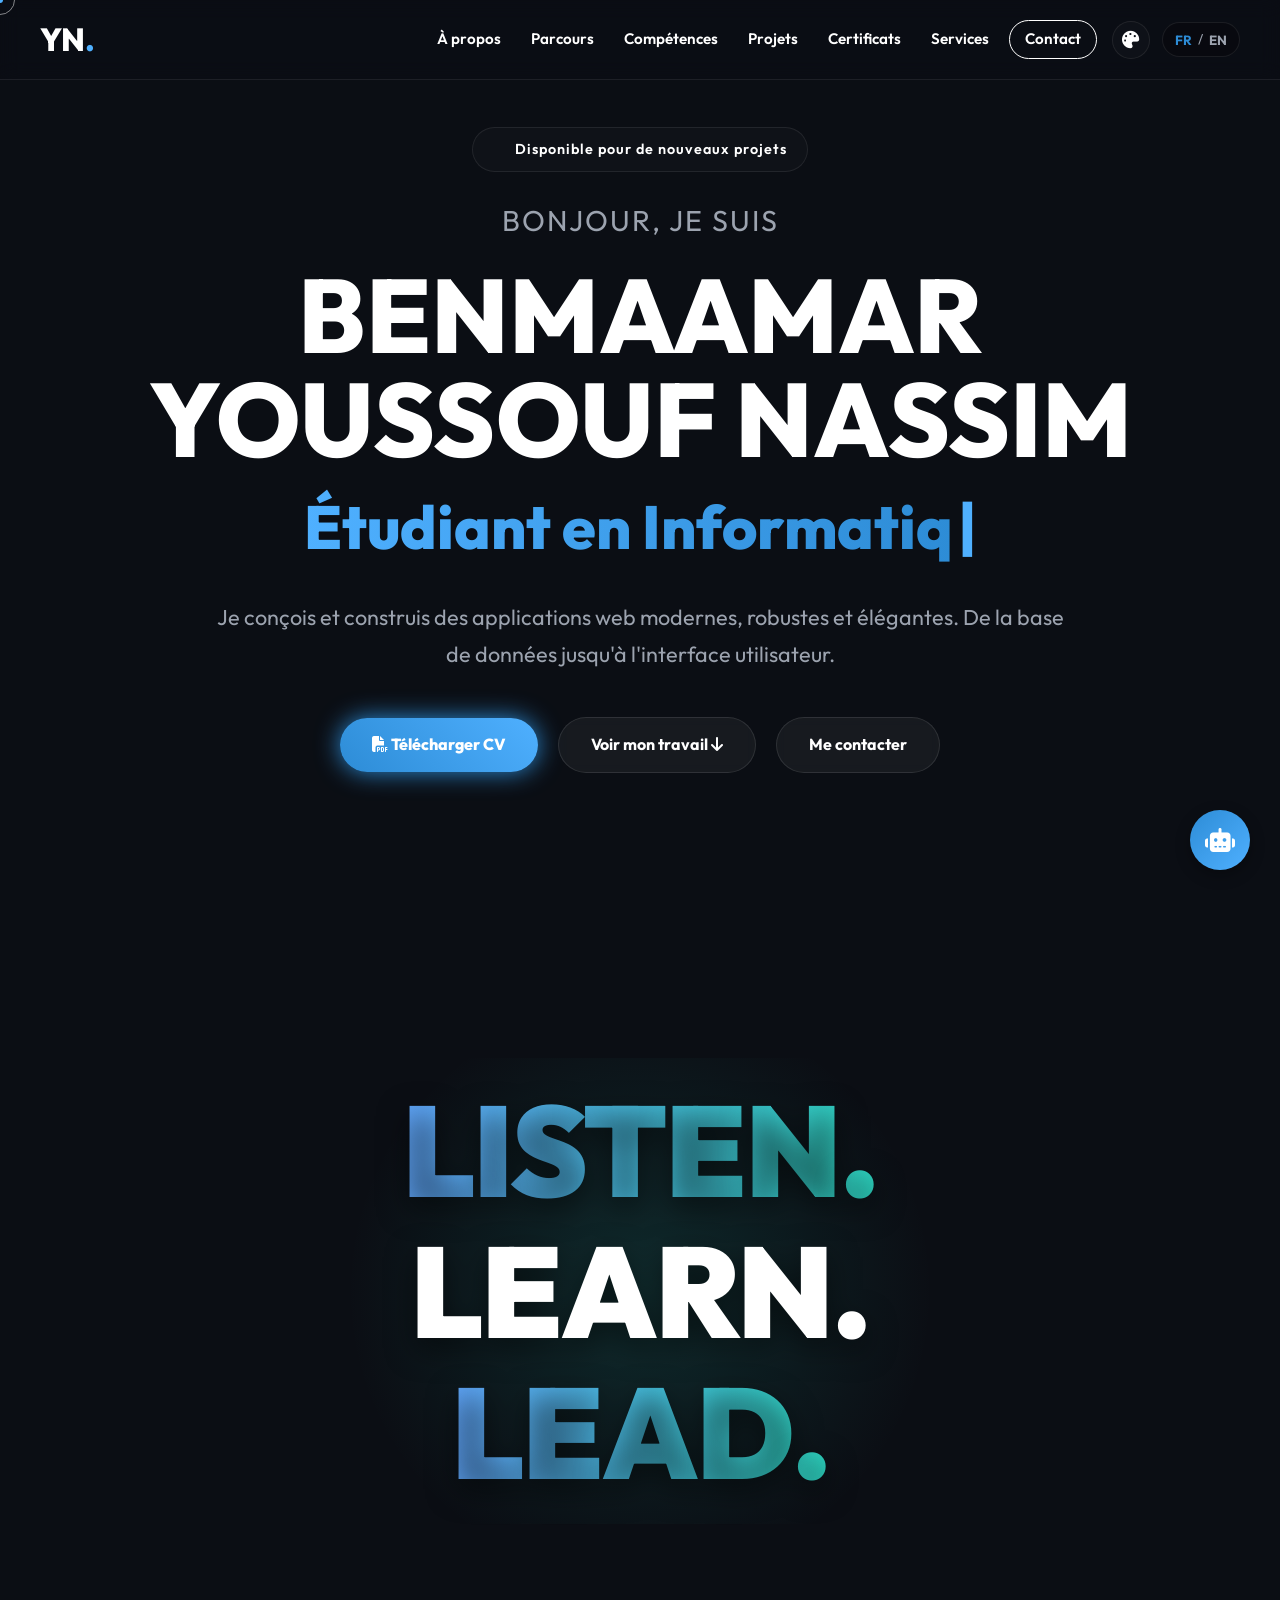
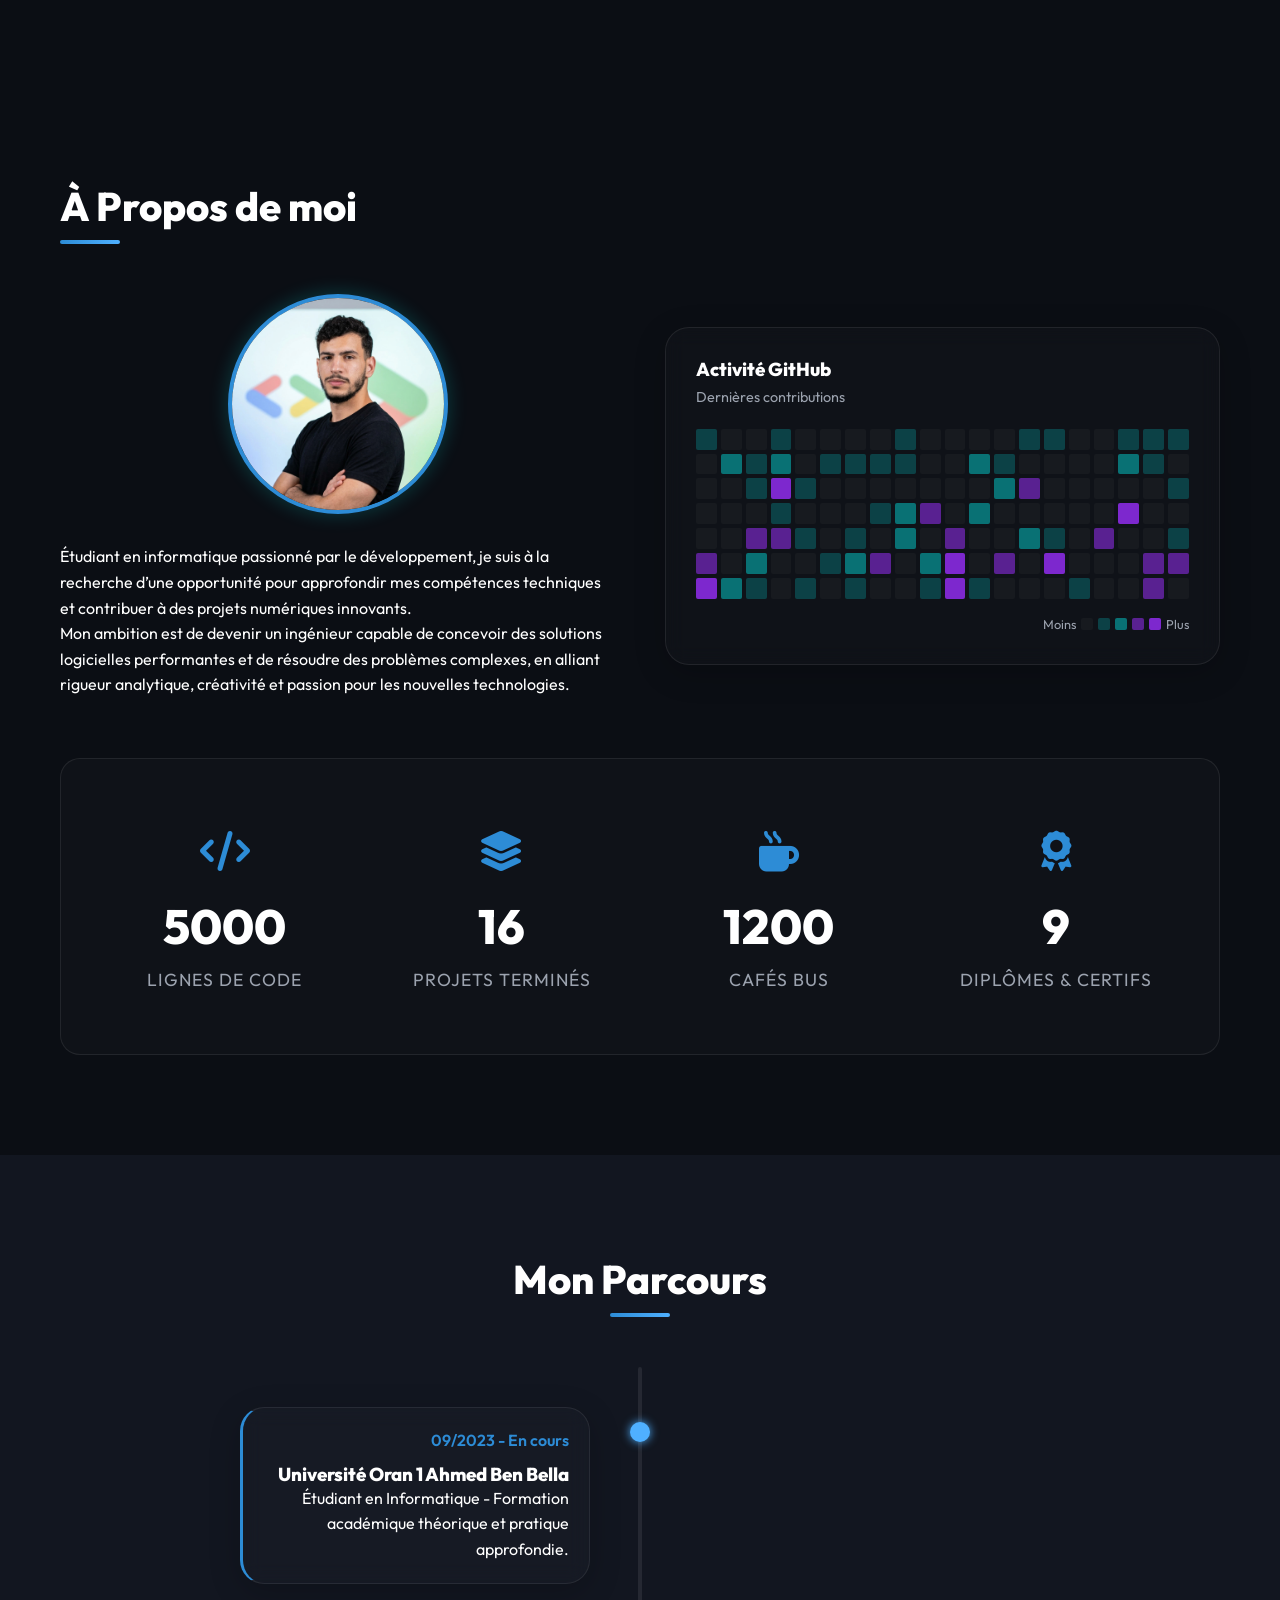
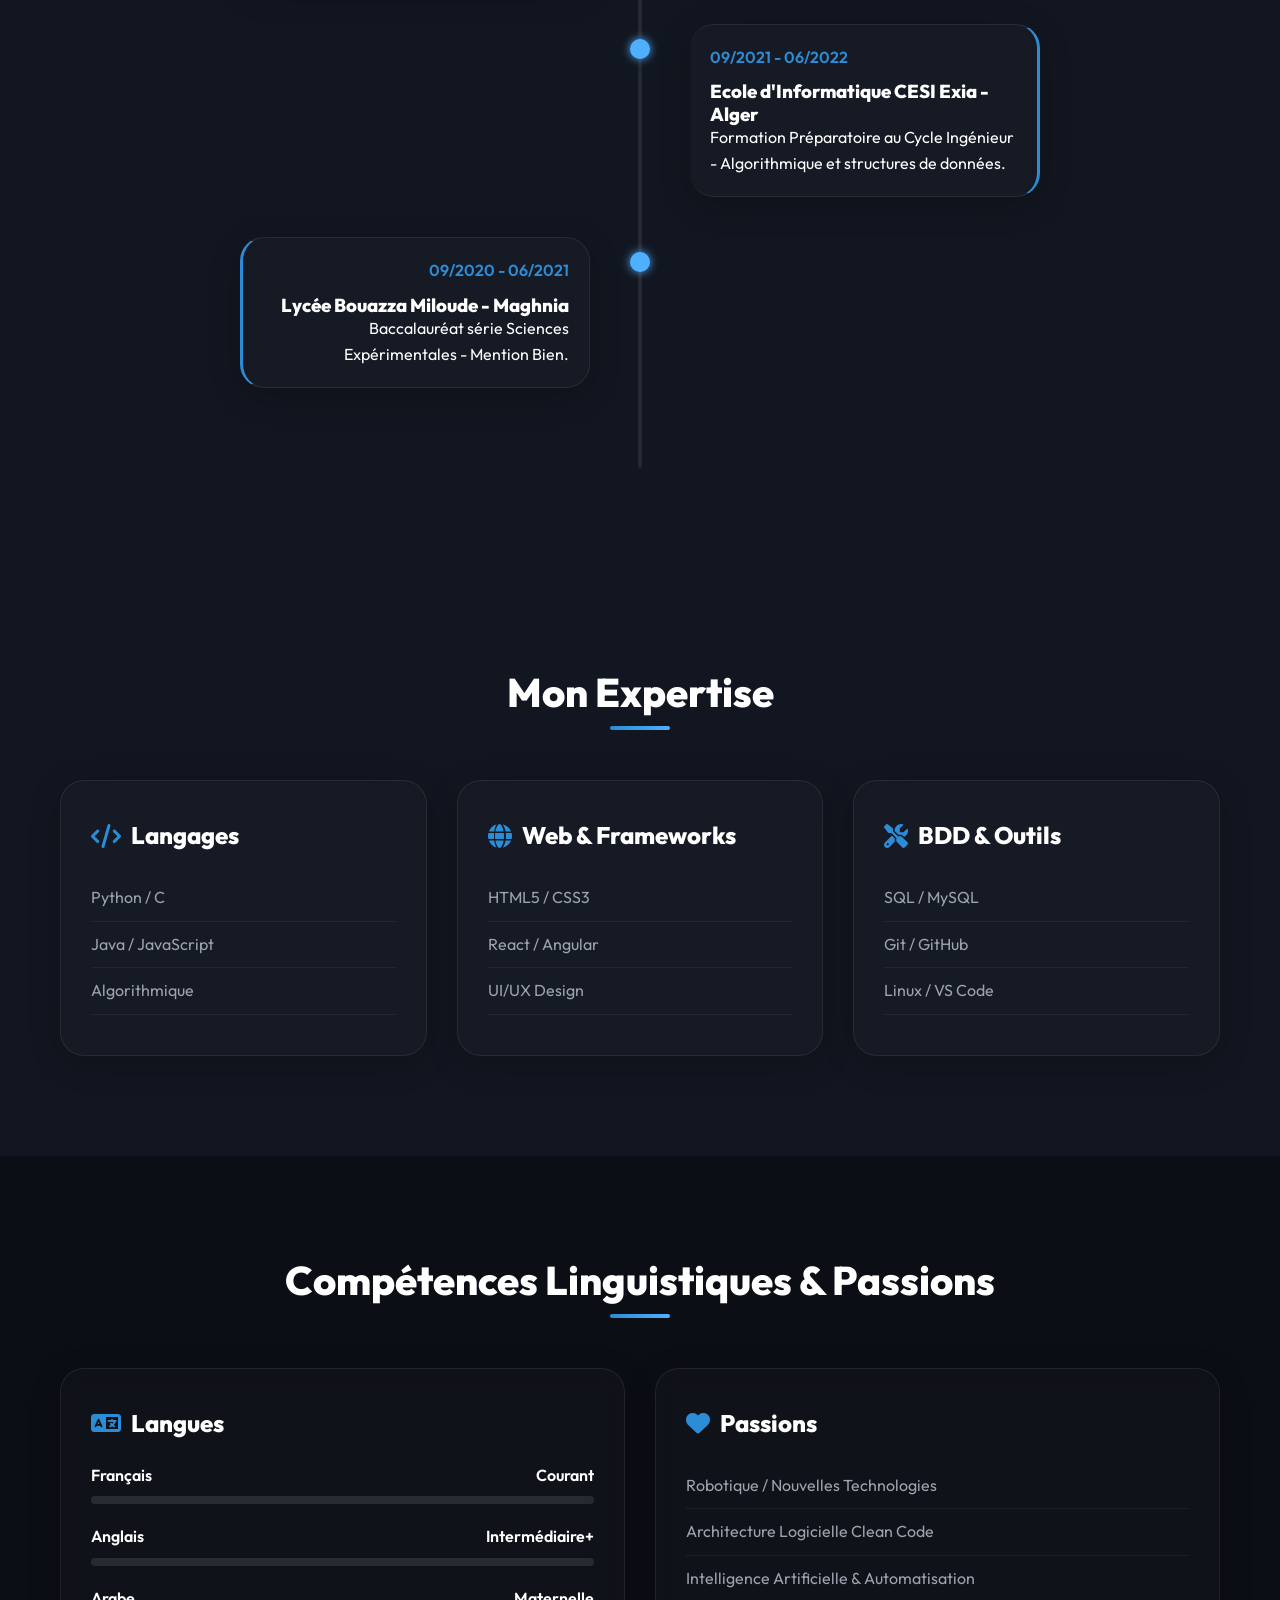
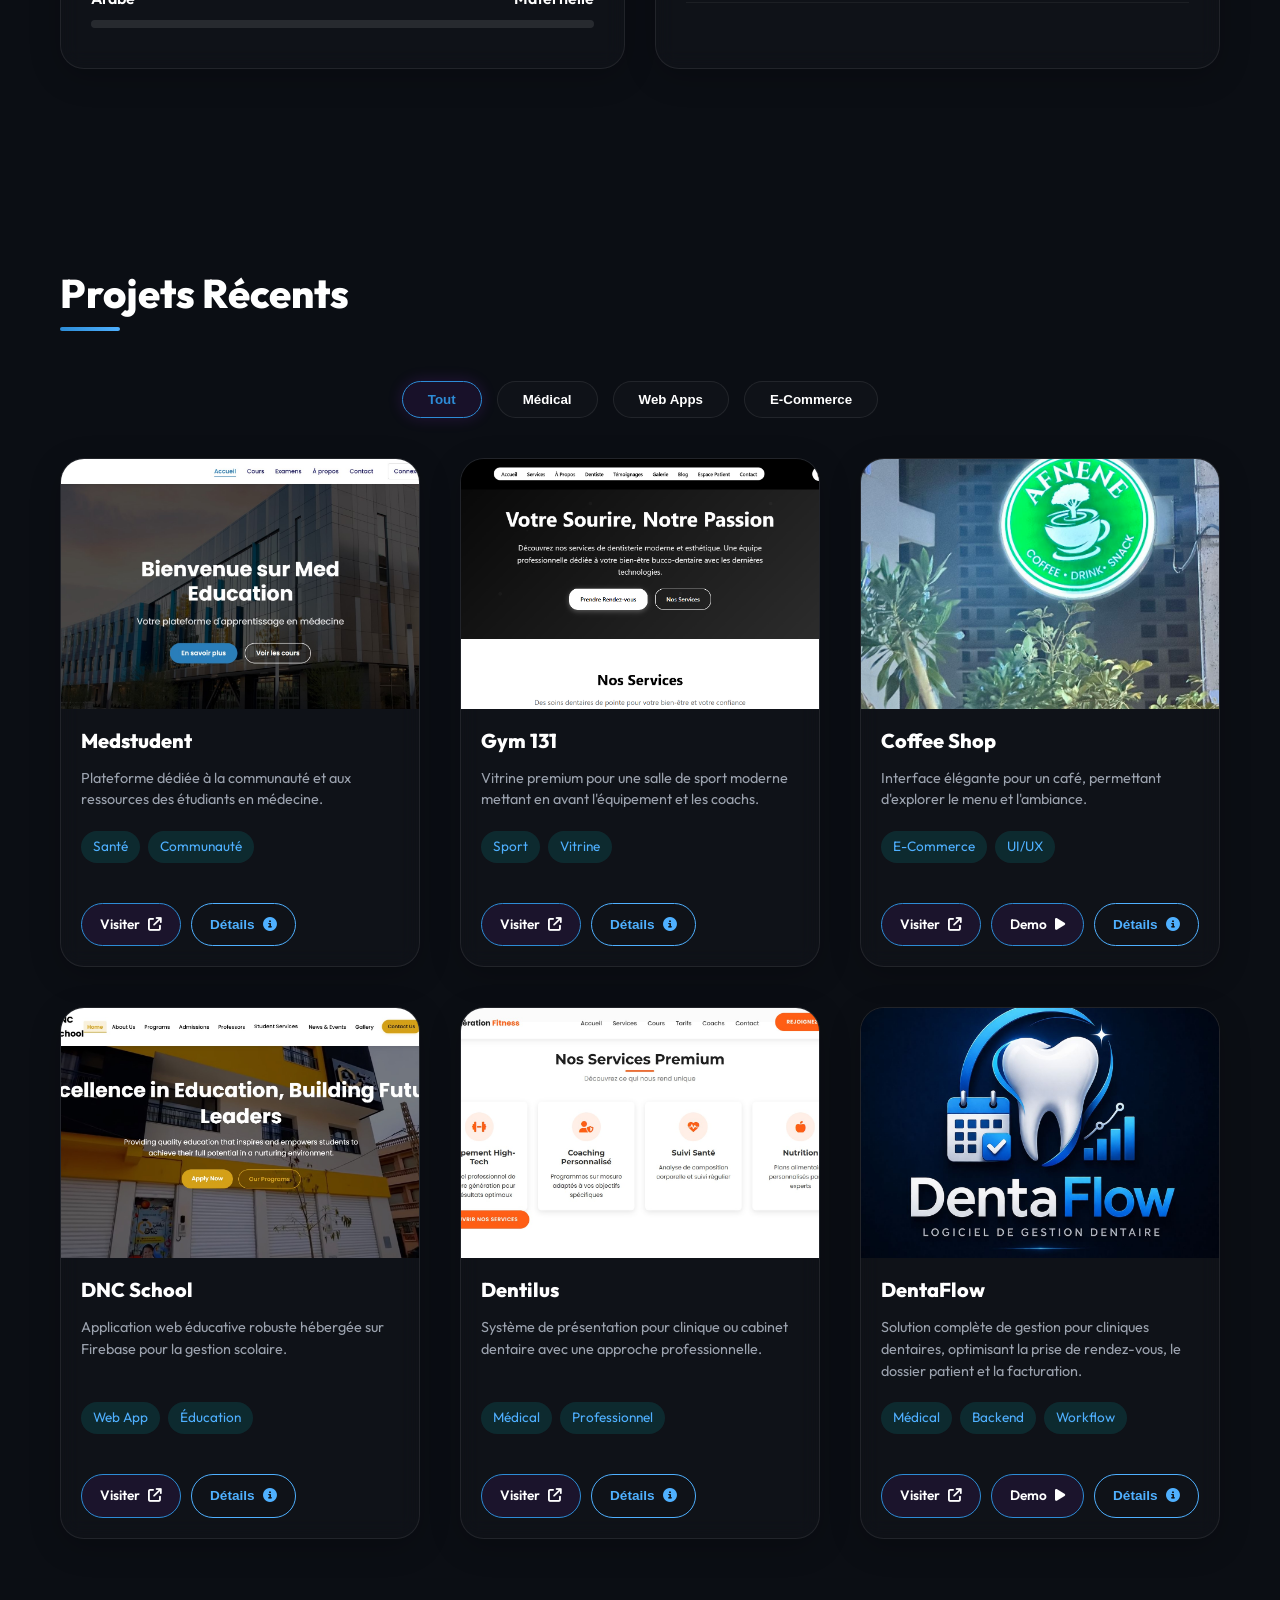
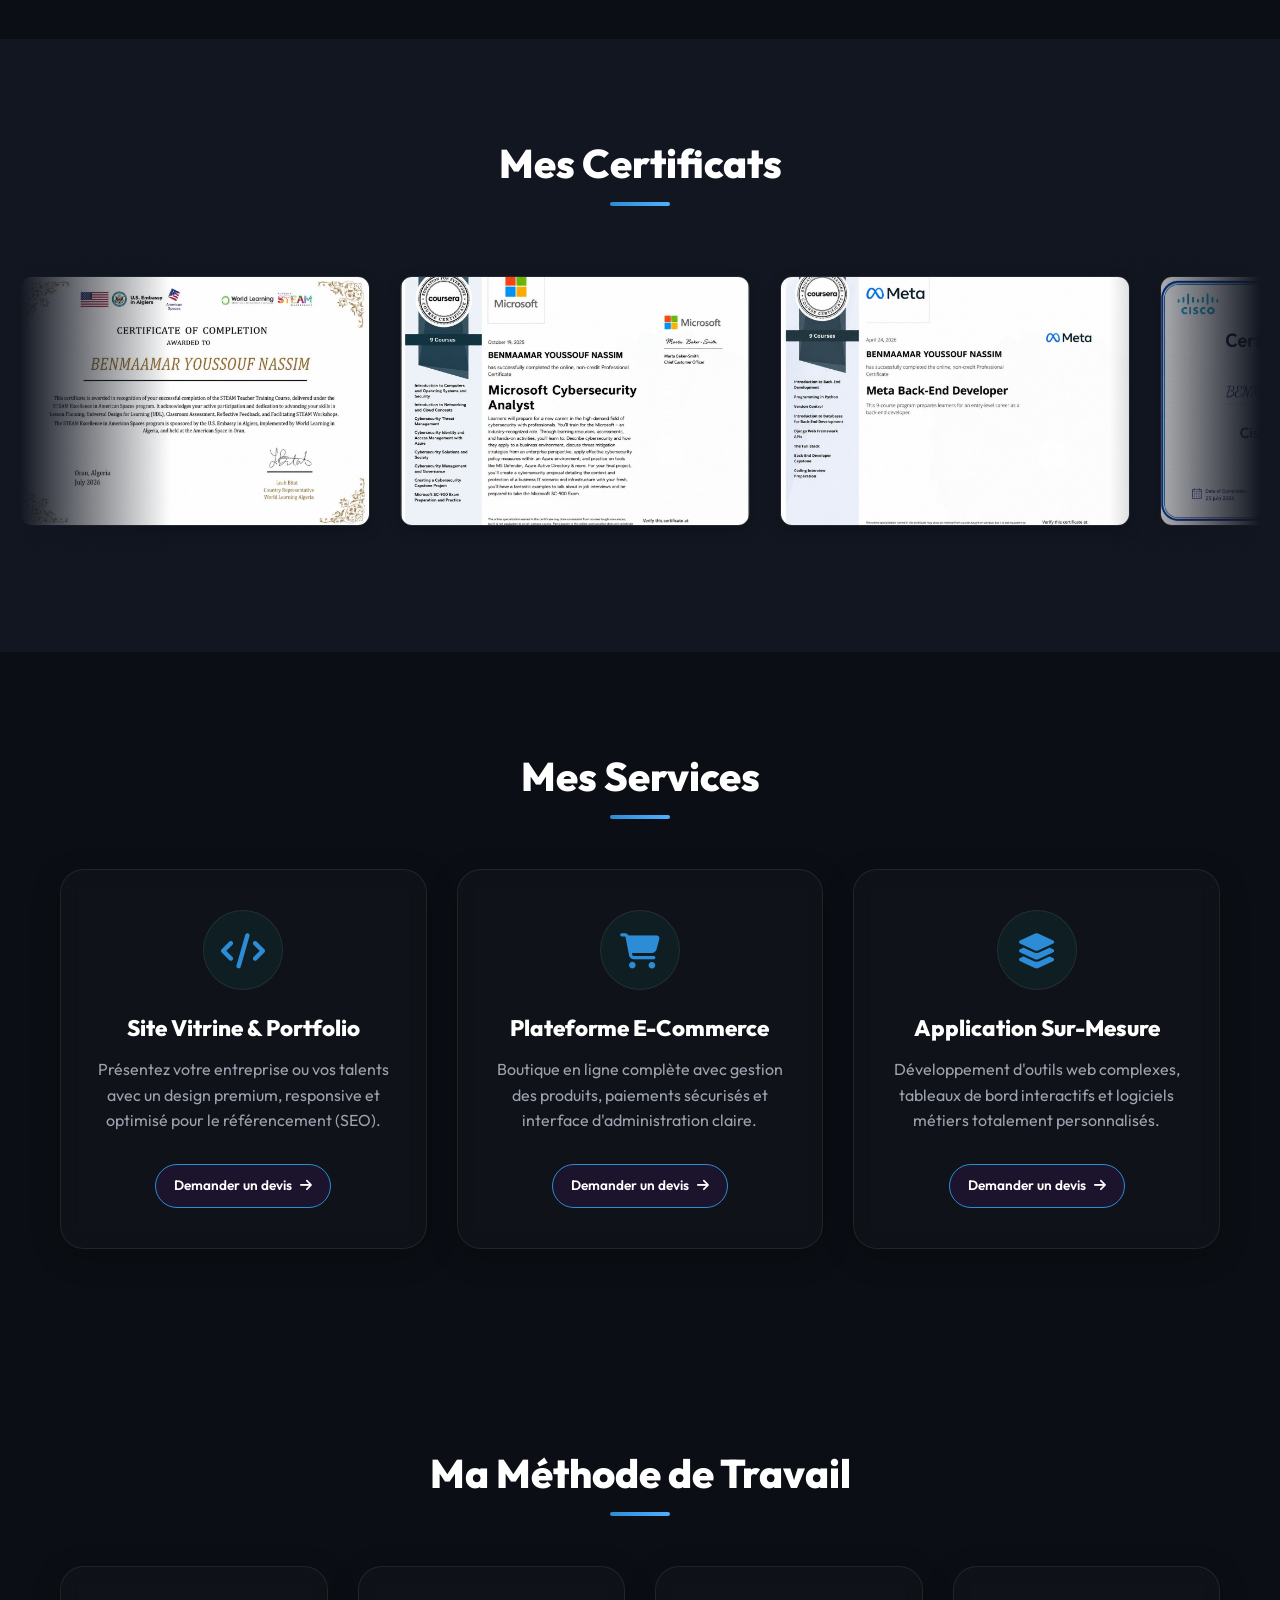
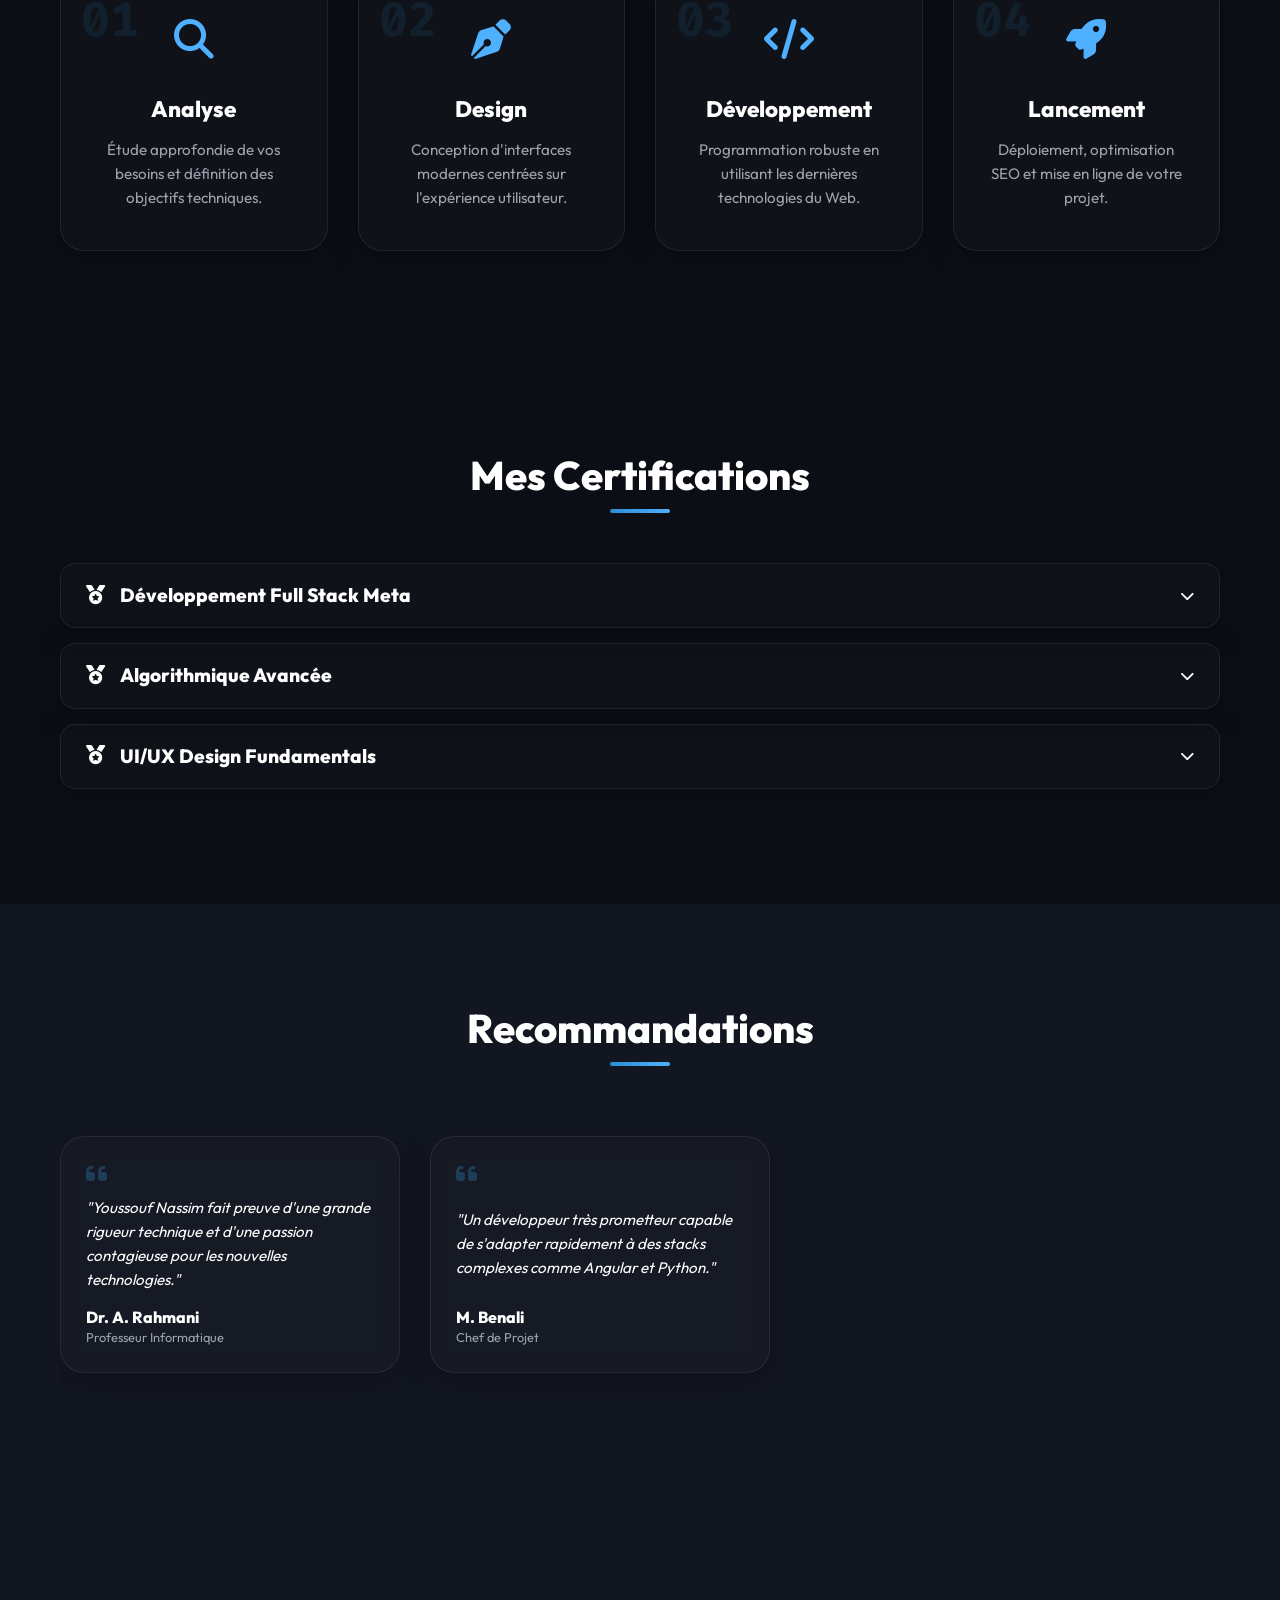
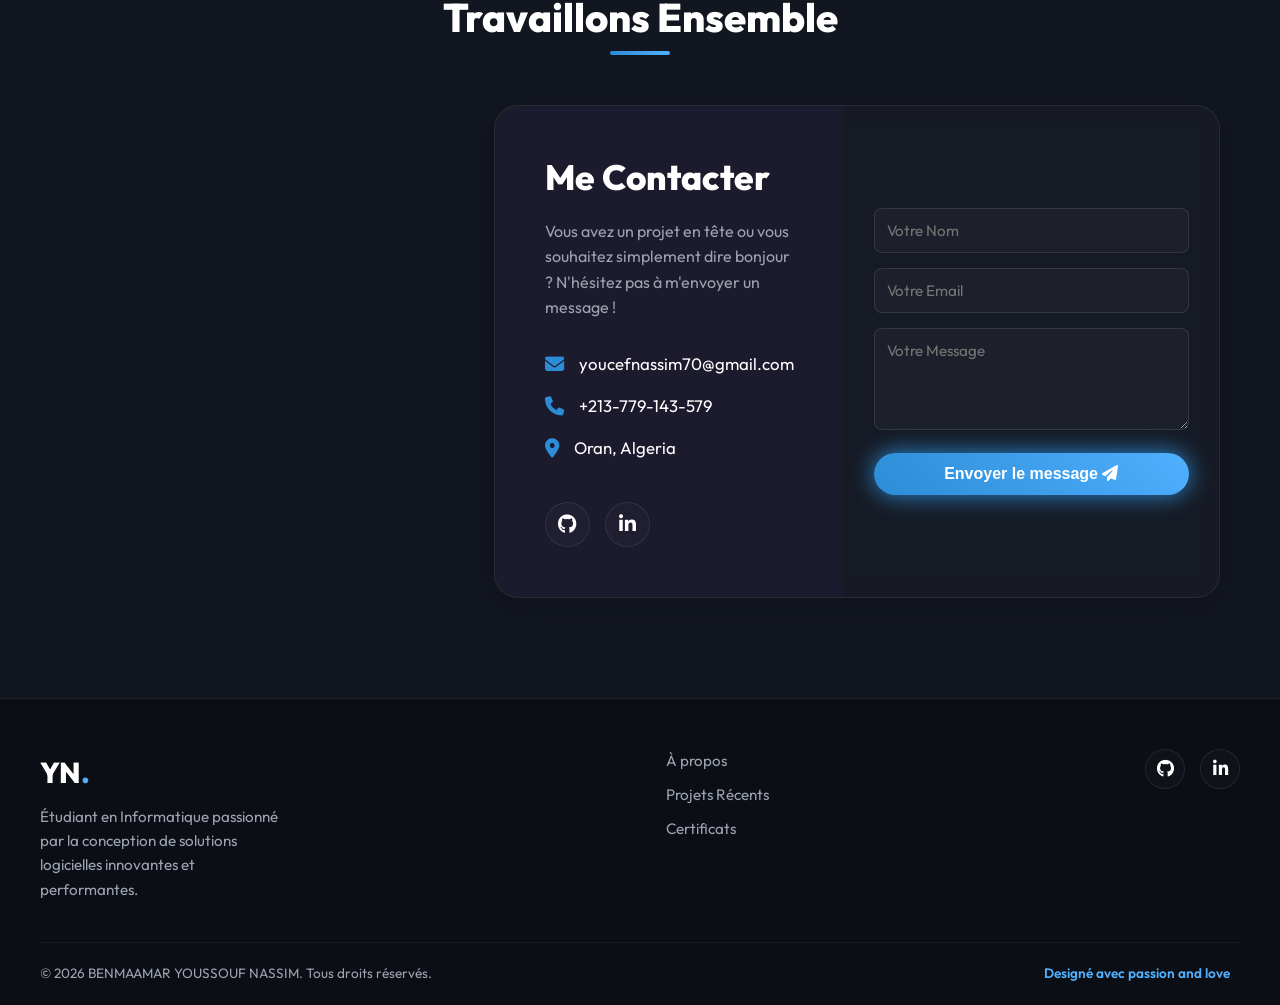
==== commit 3e50d4a8: "Redesign navbar to be minimal and elegant" ====
--- a/index.html
+++ b/index.html
@@ -46,21 +46,20 @@
                 <li><a href="#projects"><i class="fa-solid fa-laptop-code"></i> Projets</a></li>
                 <li><a href="#certificates"><i class="fa-solid fa-certificate"></i> Certificats</a></li>
                 <li><a href="#offers"><i class="fa-solid fa-handshake"></i> Services</a></li>
-                <li><a href="#contact" class="btn-nav" style="background: none; border: 1px solid var(--text-main); box-shadow: none;">Contact</a></li>
-                <li><button class="btn-nav btn-theme-toggle" onclick="cycleTheme()" style="cursor:pointer; font-family: inherit;">Thème <i class="fa-solid fa-palette"></i></button></li>
+                <li><a href="#contact" class="btn-nav" style="background: none; border: 1px solid var(--text-main); box-shadow: none; padding: 6px 15px;">Contact</a></li>
+                
+                <!-- Minimal Controls (Theme & Lang) -->
+                <li>
+                    <div class="nav-controls">
+                        <button class="theme-icon-btn" onclick="cycleTheme()" title="Thème"><i class="fa-solid fa-palette"></i></button>
+                        <div class="minimal-lang">
+                            <button onclick="changeLanguage('fr')" class="lang-text active" id="btn-fr">FR</button>
+                            <span>/</span>
+                            <button onclick="changeLanguage('en')" class="lang-text" id="btn-en">EN</button>
+                        </div>
+                    </div>
+                </li>
             </ul>
-
-            <div class="sidebar-socials">
-                <a href="https://github.com/youcefnassim" target="_blank" rel="noopener noreferrer" aria-label="Visiter mon GitHub"><i class="fa-brands fa-github"></i></a>
-                <a href="https://www.linkedin.com/in/ben-maamar-youssouf-nassim-791244219/" target="_blank" rel="noopener noreferrer" aria-label="Visiter mon profil LinkedIn"><i class="fa-brands fa-linkedin-in"></i></a>
-            </div>
-
-            <!-- Language Switcher -->
-            <div class="lang-switcher">
-                <button onclick="changeLanguage('fr')" class="lang-btn active" id="btn-fr">FR</button>
-                <div class="lang-divider"></div>
-                <button onclick="changeLanguage('en')" class="lang-btn" id="btn-en">EN</button>
-            </div>
             
             <!-- Hidden Google Translate Element -->
             <div id="google_translate_element" style="display:none;"></div>
--- a/css/style.css
+++ b/css/style.css
@@ -131,12 +131,13 @@
 .logo { font-size: 2rem; font-weight: 800; margin-bottom: 0; }
 .logo .dot { color: var(--secondary); }
 
-.nav-links { display: flex; flex-direction: row; gap: 20px; width: auto; padding: 0; align-items: center; }
+.nav-links { display: flex; flex-direction: row; gap: 10px; width: auto; padding: 0; align-items: center; }
 .nav-links li { width: auto; }
 .nav-links a { 
     display: flex; align-items: center; gap: 8px; 
-    font-weight: 600; font-size: 1rem; padding: 8px 15px;
+    font-weight: 600; font-size: 0.95rem; padding: 8px 10px;
     border-radius: 12px; transition: var(--transition);
+    white-space: nowrap;
 }
 .nav-links a i { display: none; }
 .nav-links a:hover { background: var(--glass-bg); color: var(--primary); transform: translateY(-2px); }
@@ -900,4 +901,37 @@
 .btn-primary:hover {
     box-shadow: 0 0 40px var(--primary) !important;
     transform: translateY(-3px) scale(1.02) !important;
-}+}
+
+/* ================= Clean Navbar Fixes ================= */
+.nav-controls {
+    display: flex;
+    align-items: center;
+    gap: 12px;
+    margin-left: 5px;
+}
+.theme-icon-btn {
+    width: 38px; height: 38px; border-radius: 50%;
+    background: var(--glass-bg); border: 1px solid var(--glass-border);
+    color: var(--text-main); font-size: 1.1rem;
+    display: flex; justify-content: center; align-items: center;
+    cursor: pointer; transition: var(--transition);
+}
+.theme-icon-btn:hover { background: var(--secondary); color: var(--bg-dark); transform: scale(1.1); }
+
+.minimal-lang {
+    display: flex; align-items: center; gap: 6px;
+    background: rgba(0,0,0,0.2); padding: 6px 12px;
+    border-radius: 20px; border: 1px solid var(--glass-border);
+    font-size: 0.85rem;
+}
+.minimal-lang span { color: var(--text-muted); }
+.lang-text {
+    background: none; border: none; color: var(--text-muted);
+    cursor: pointer; transition: 0.3s; padding: 0; font-family: inherit; font-weight: 700;
+}
+.lang-text:hover { color: var(--text-main); }
+.lang-text.active { color: var(--primary); }
+
+.sidebar-socials { display: none !important; }
+.lang-switcher { display: none !important; }
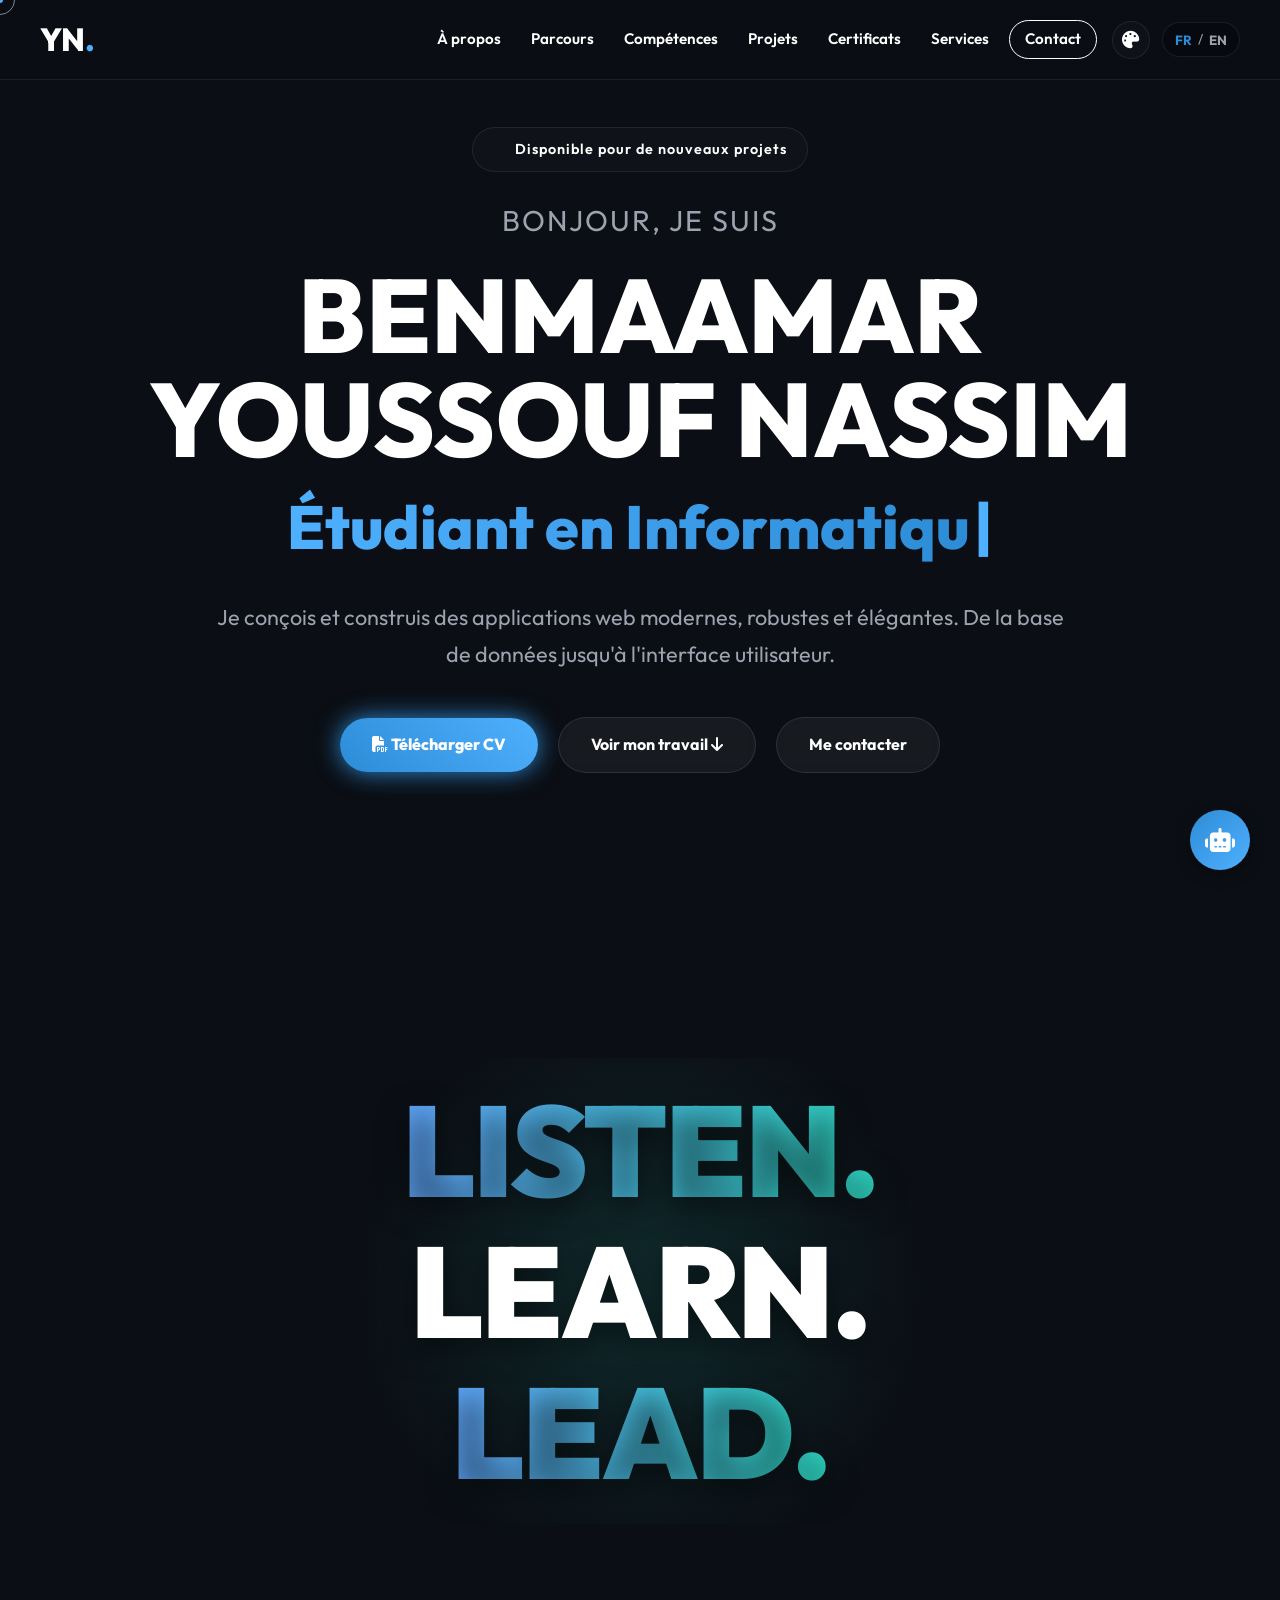
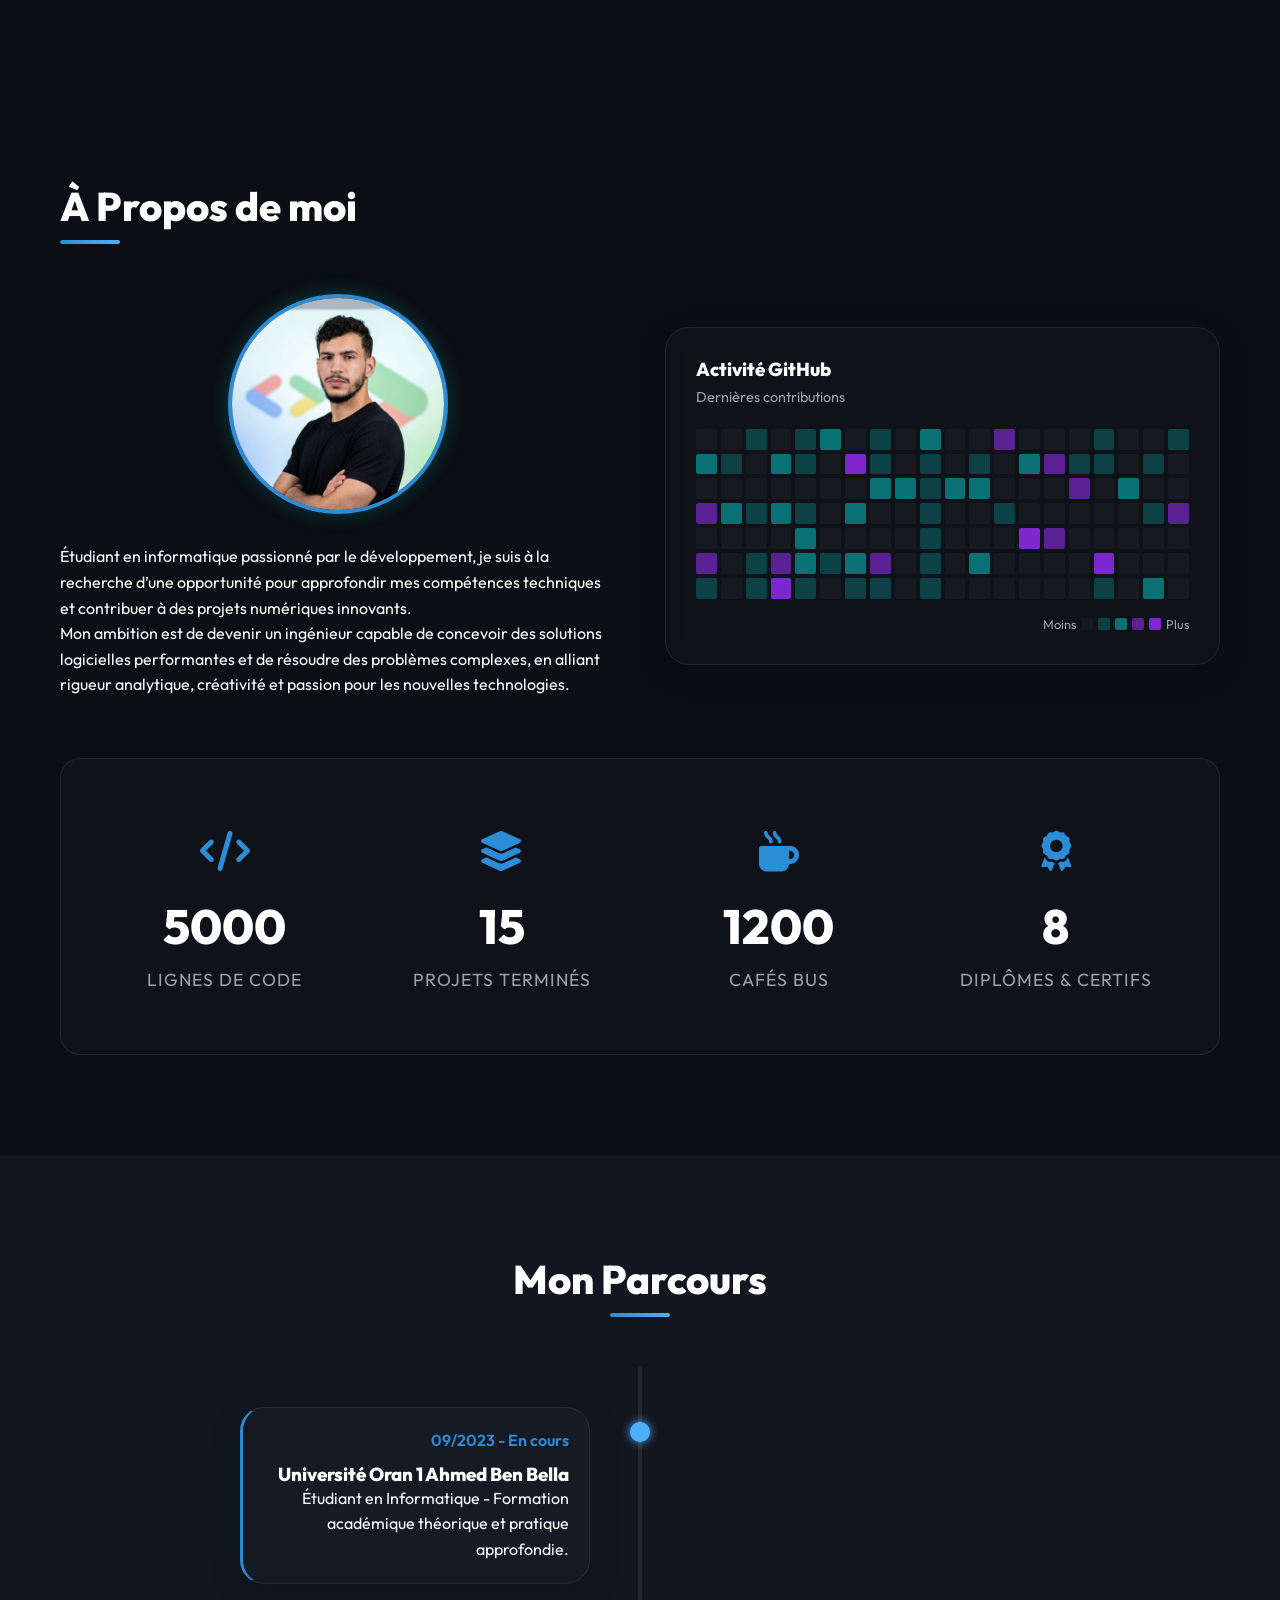
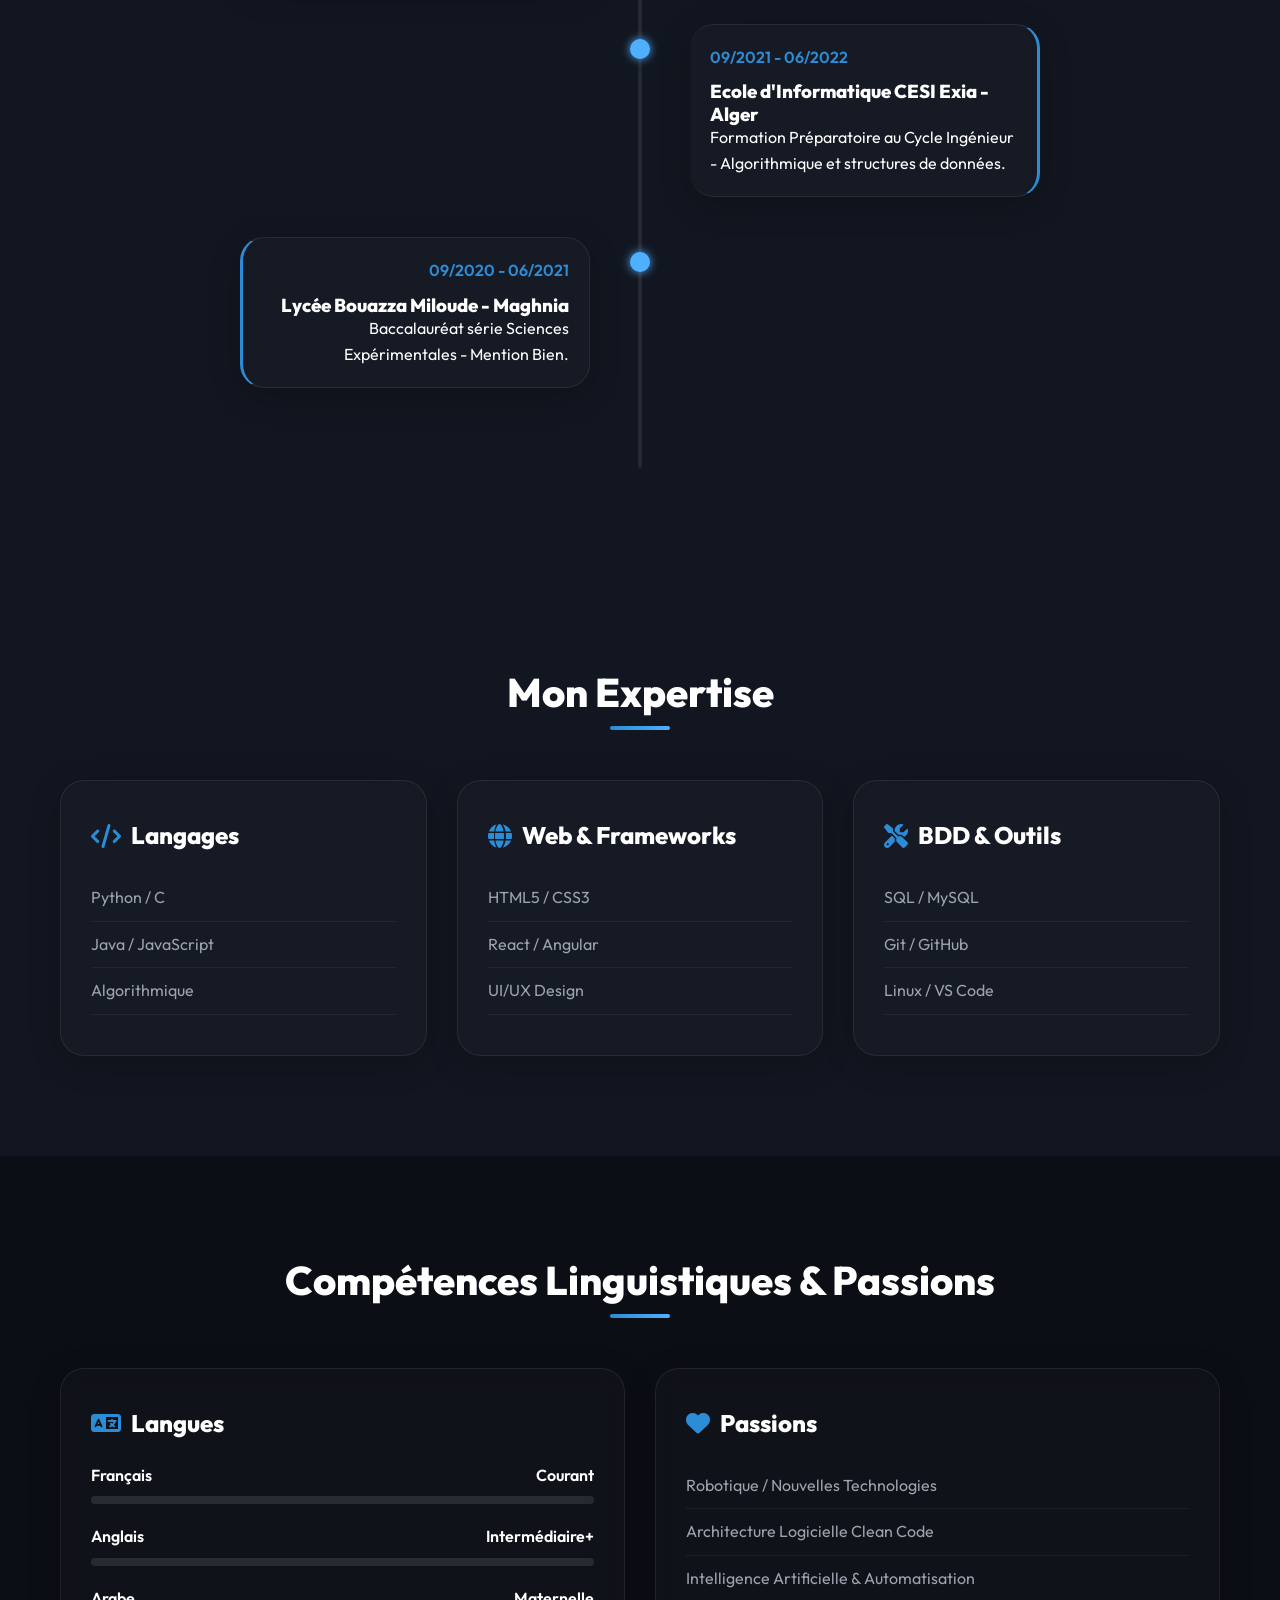
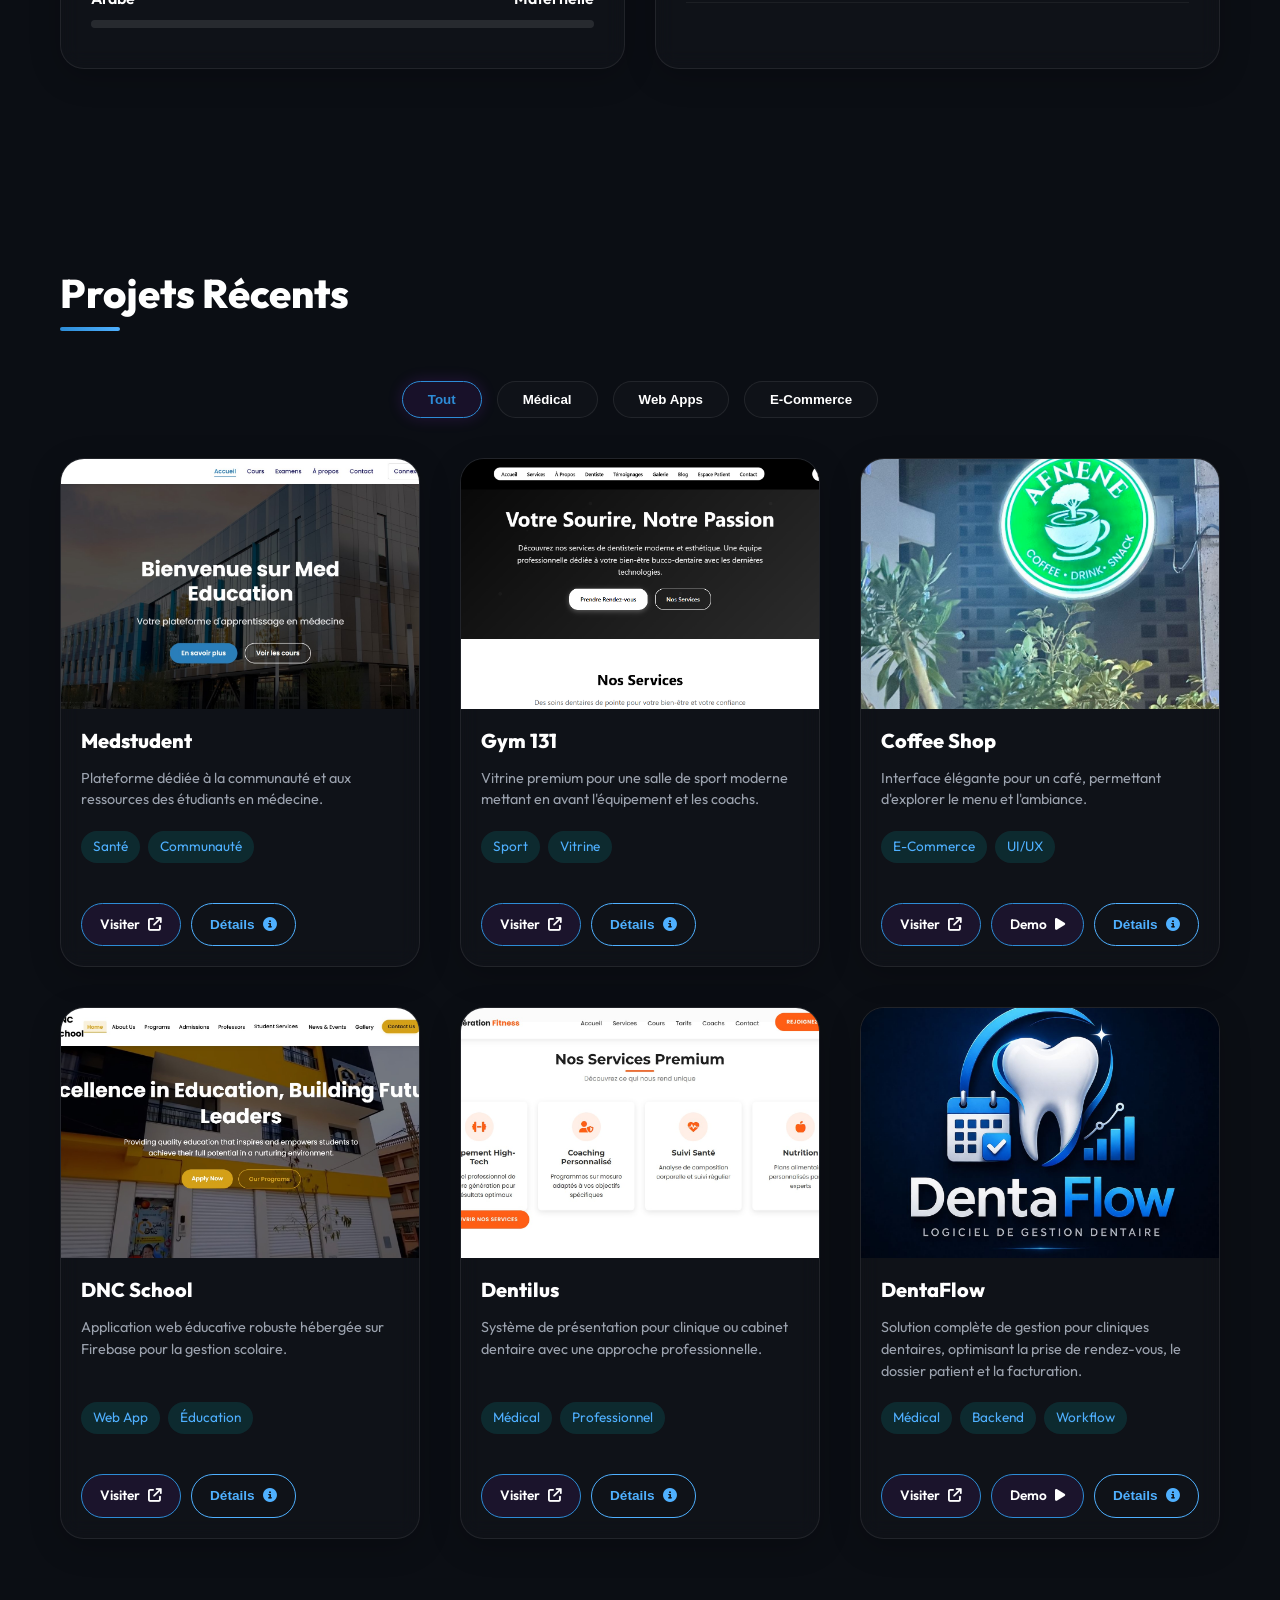
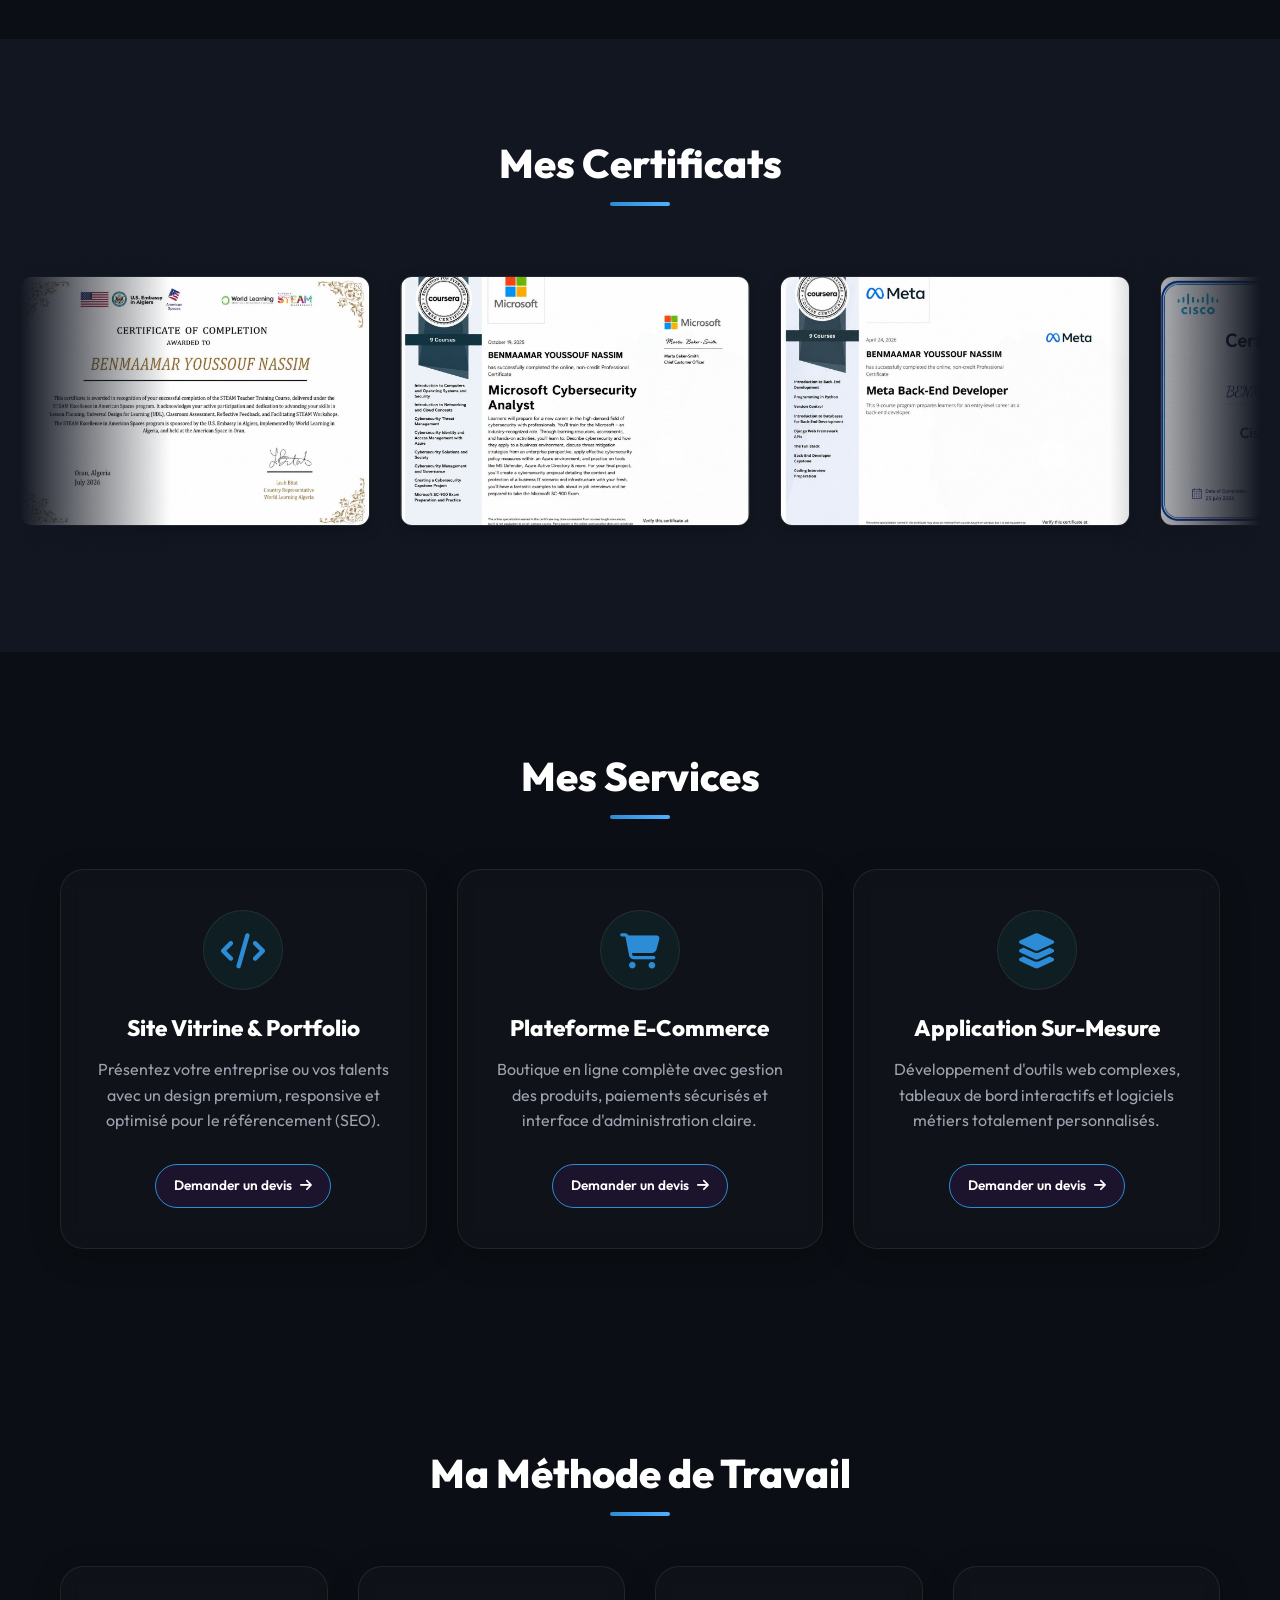
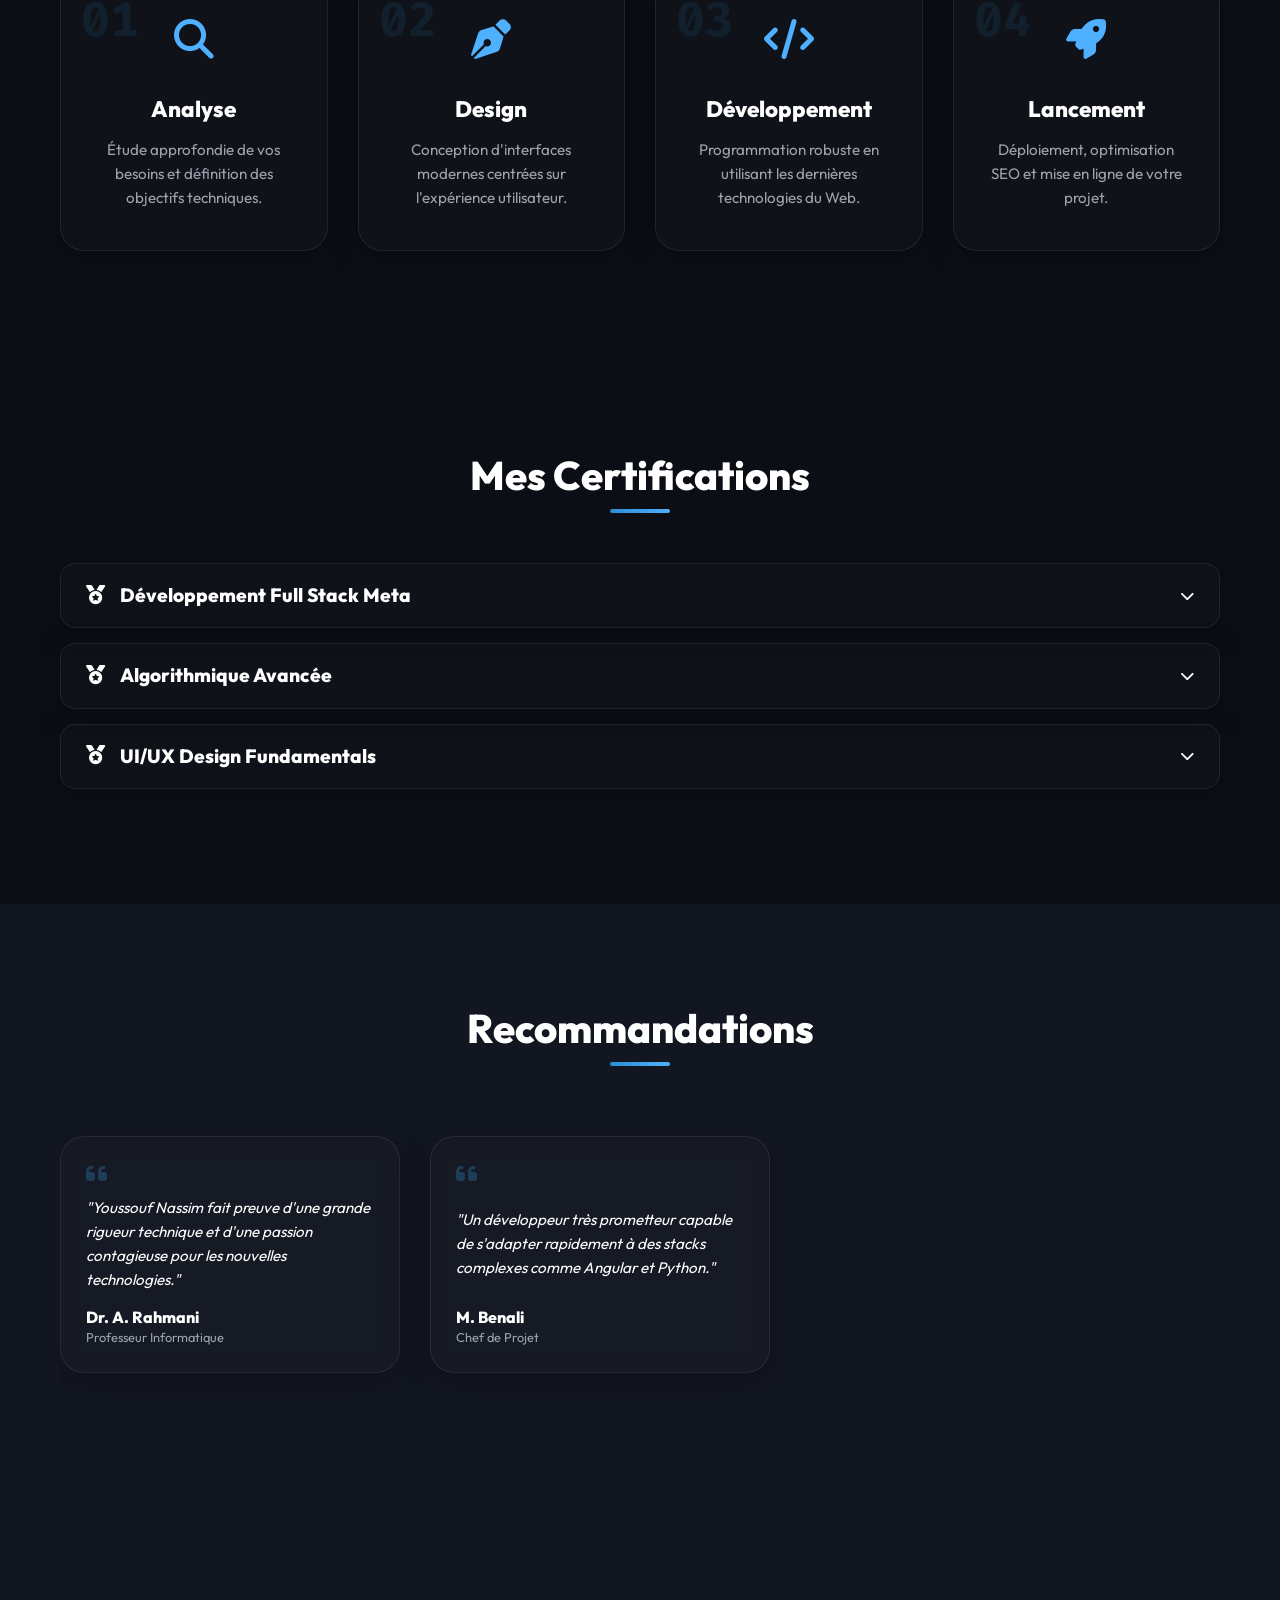
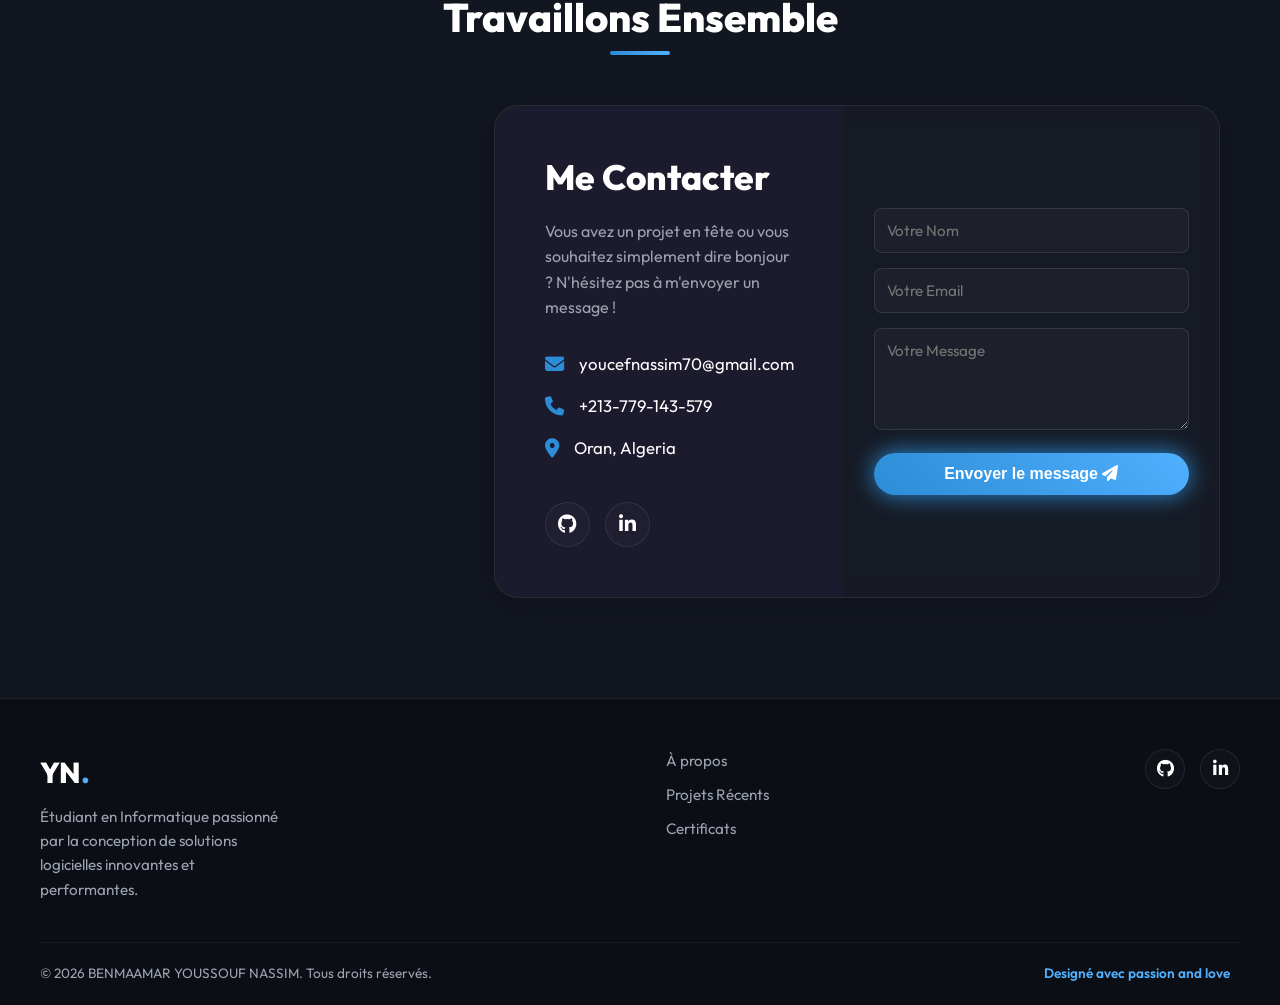
==== commit 5bad507d: "Fix logo being translated by Google Translate" ====
--- a/index.html
+++ b/index.html
@@ -38,7 +38,7 @@
     <!-- Sidebar Navigation -->
     <nav class="sidebar">
         <div class="nav-container">
-            <a href="#hero" class="logo">YN<span class="dot">.</span></a>
+            <a href="#hero" class="logo notranslate" translate="no">YN<span class="dot">.</span></a>
             <ul class="nav-links">
                 <li><a href="#about"><i class="fa-solid fa-user"></i> À propos</a></li>
                 <li><a href="#experience"><i class="fa-solid fa-briefcase"></i> Parcours</a></li>
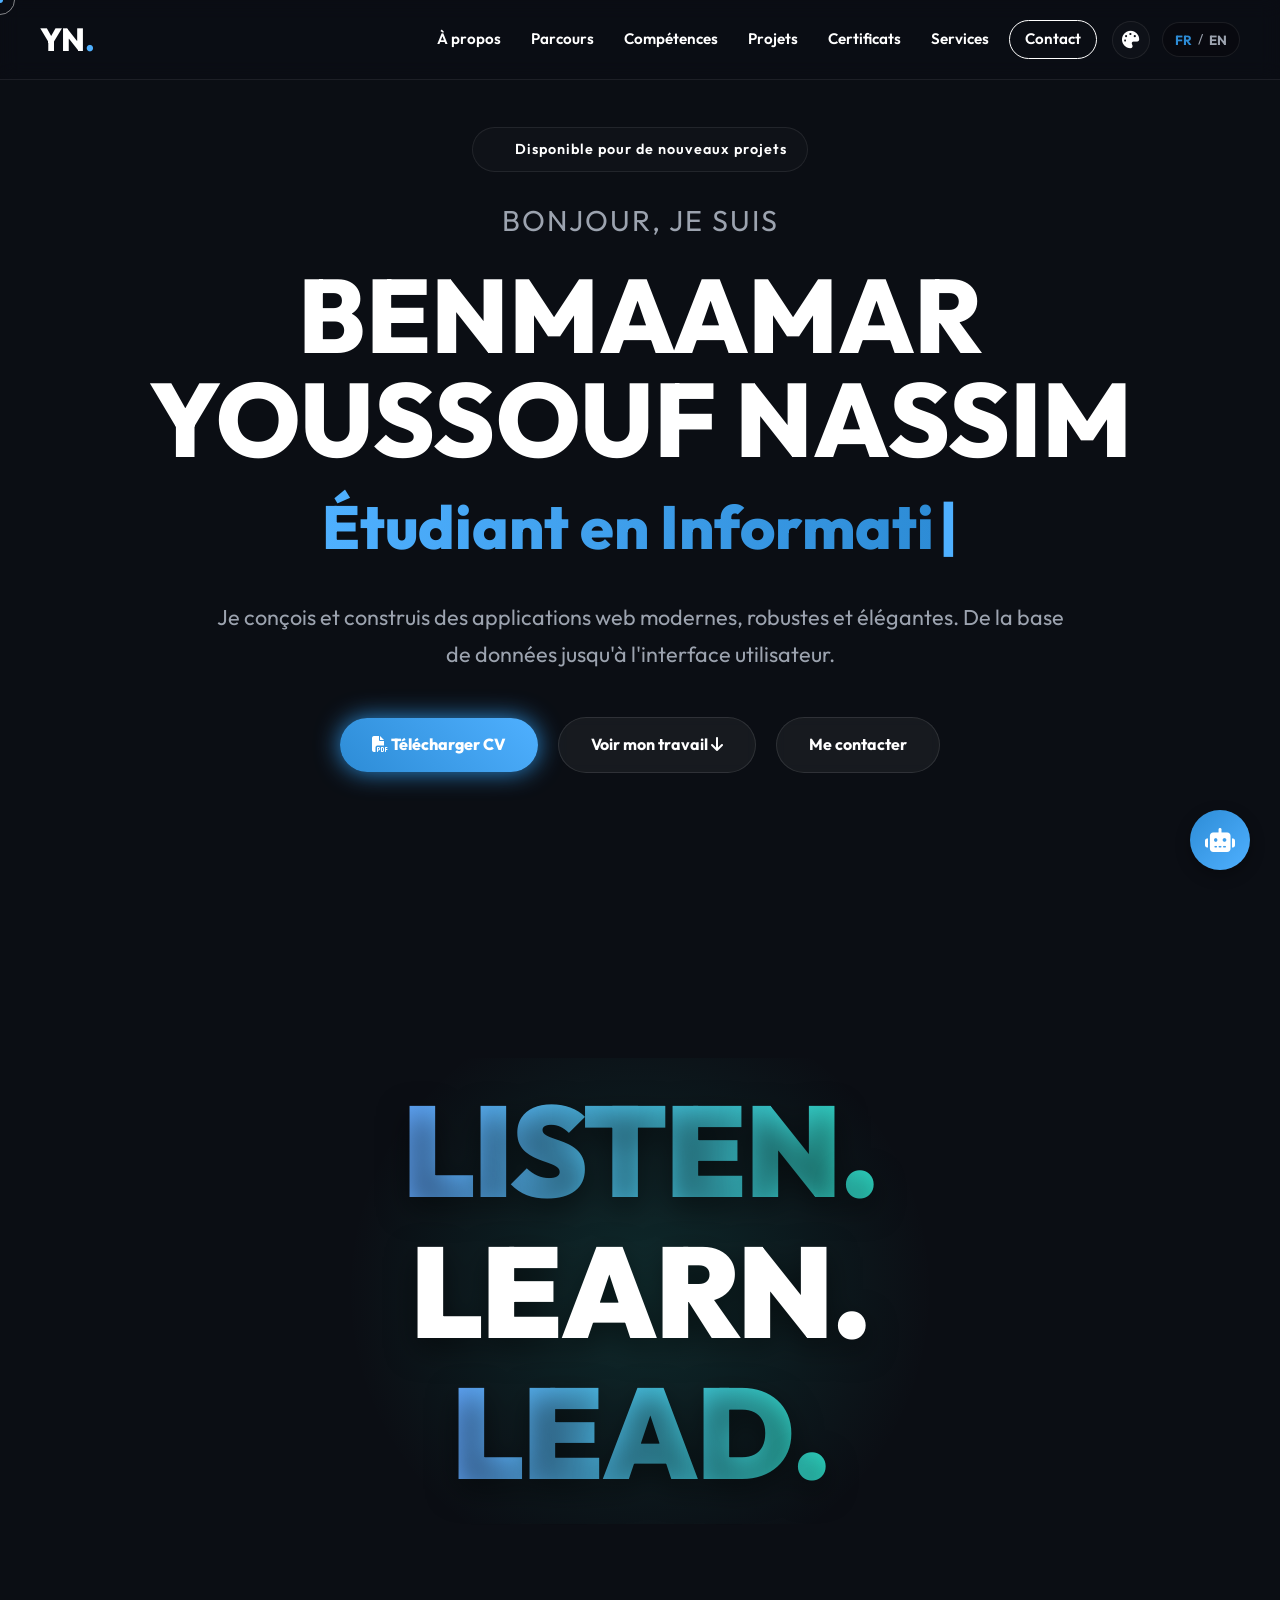
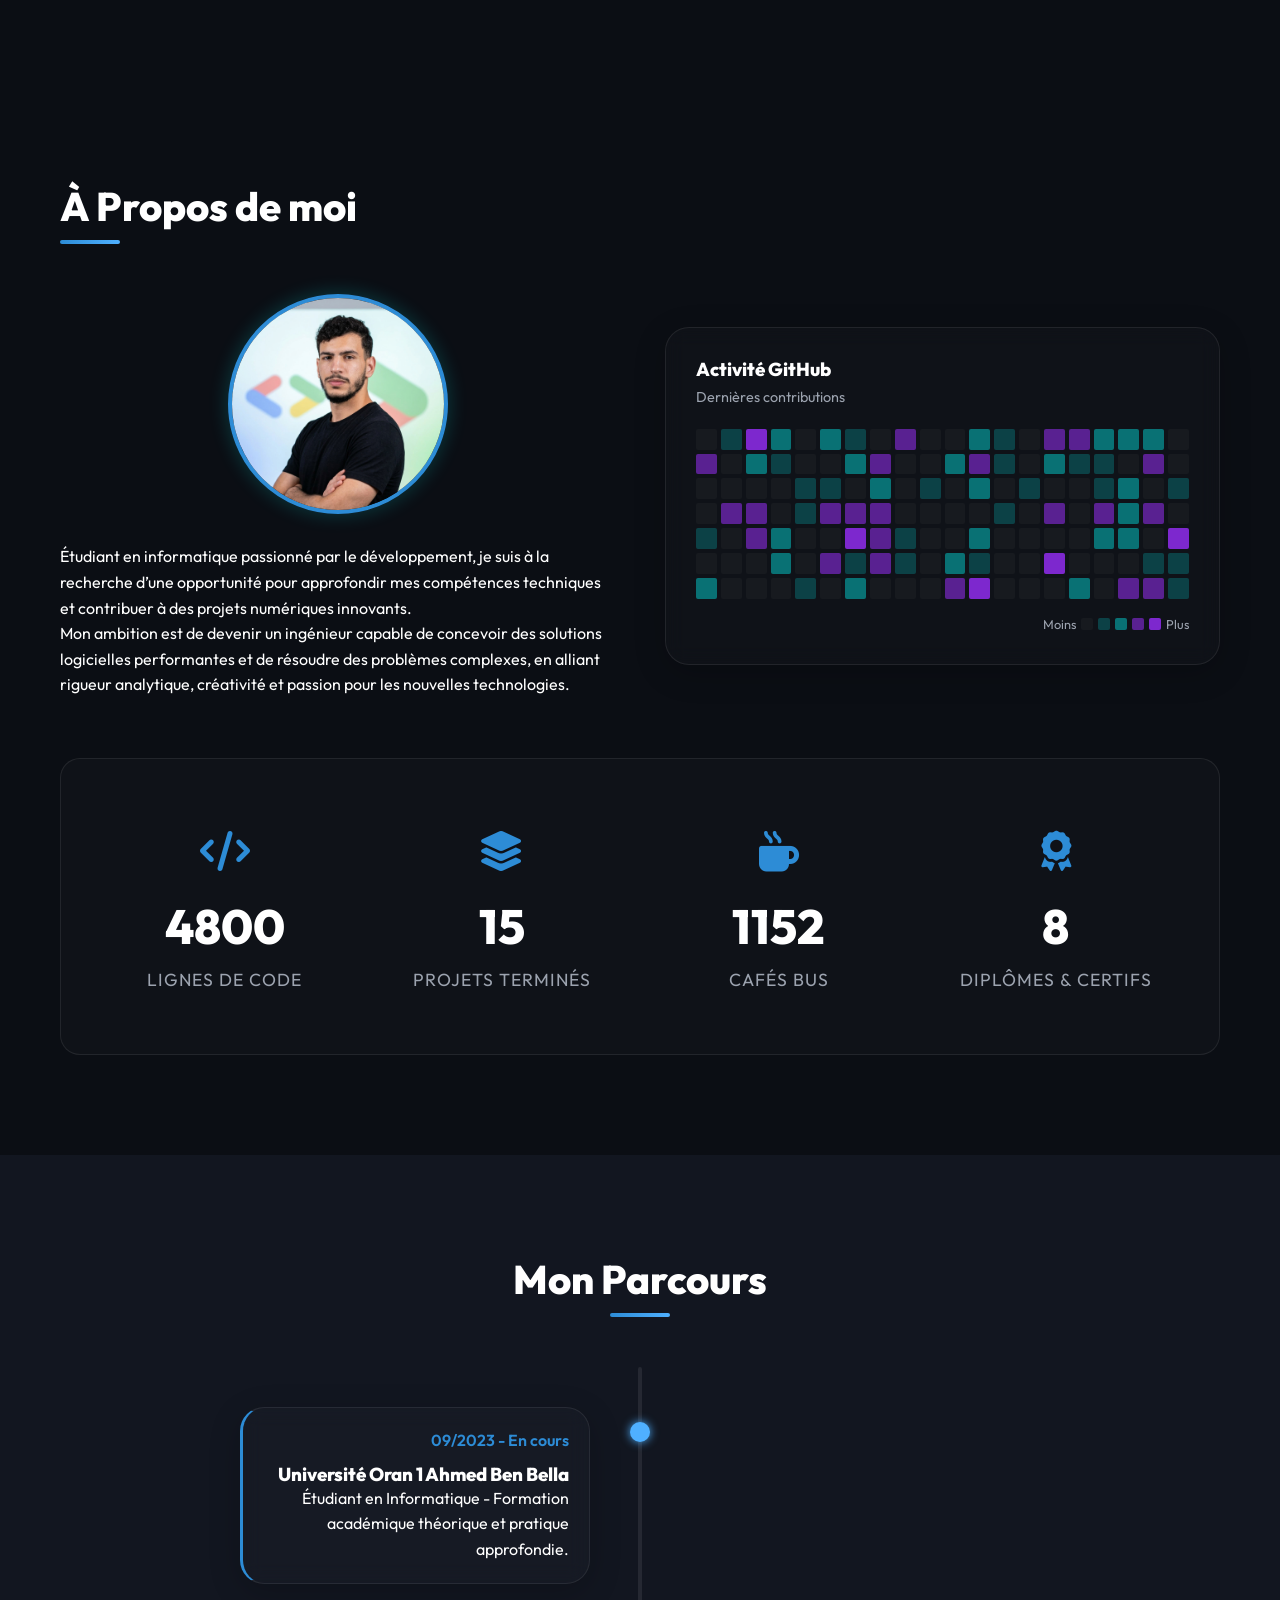
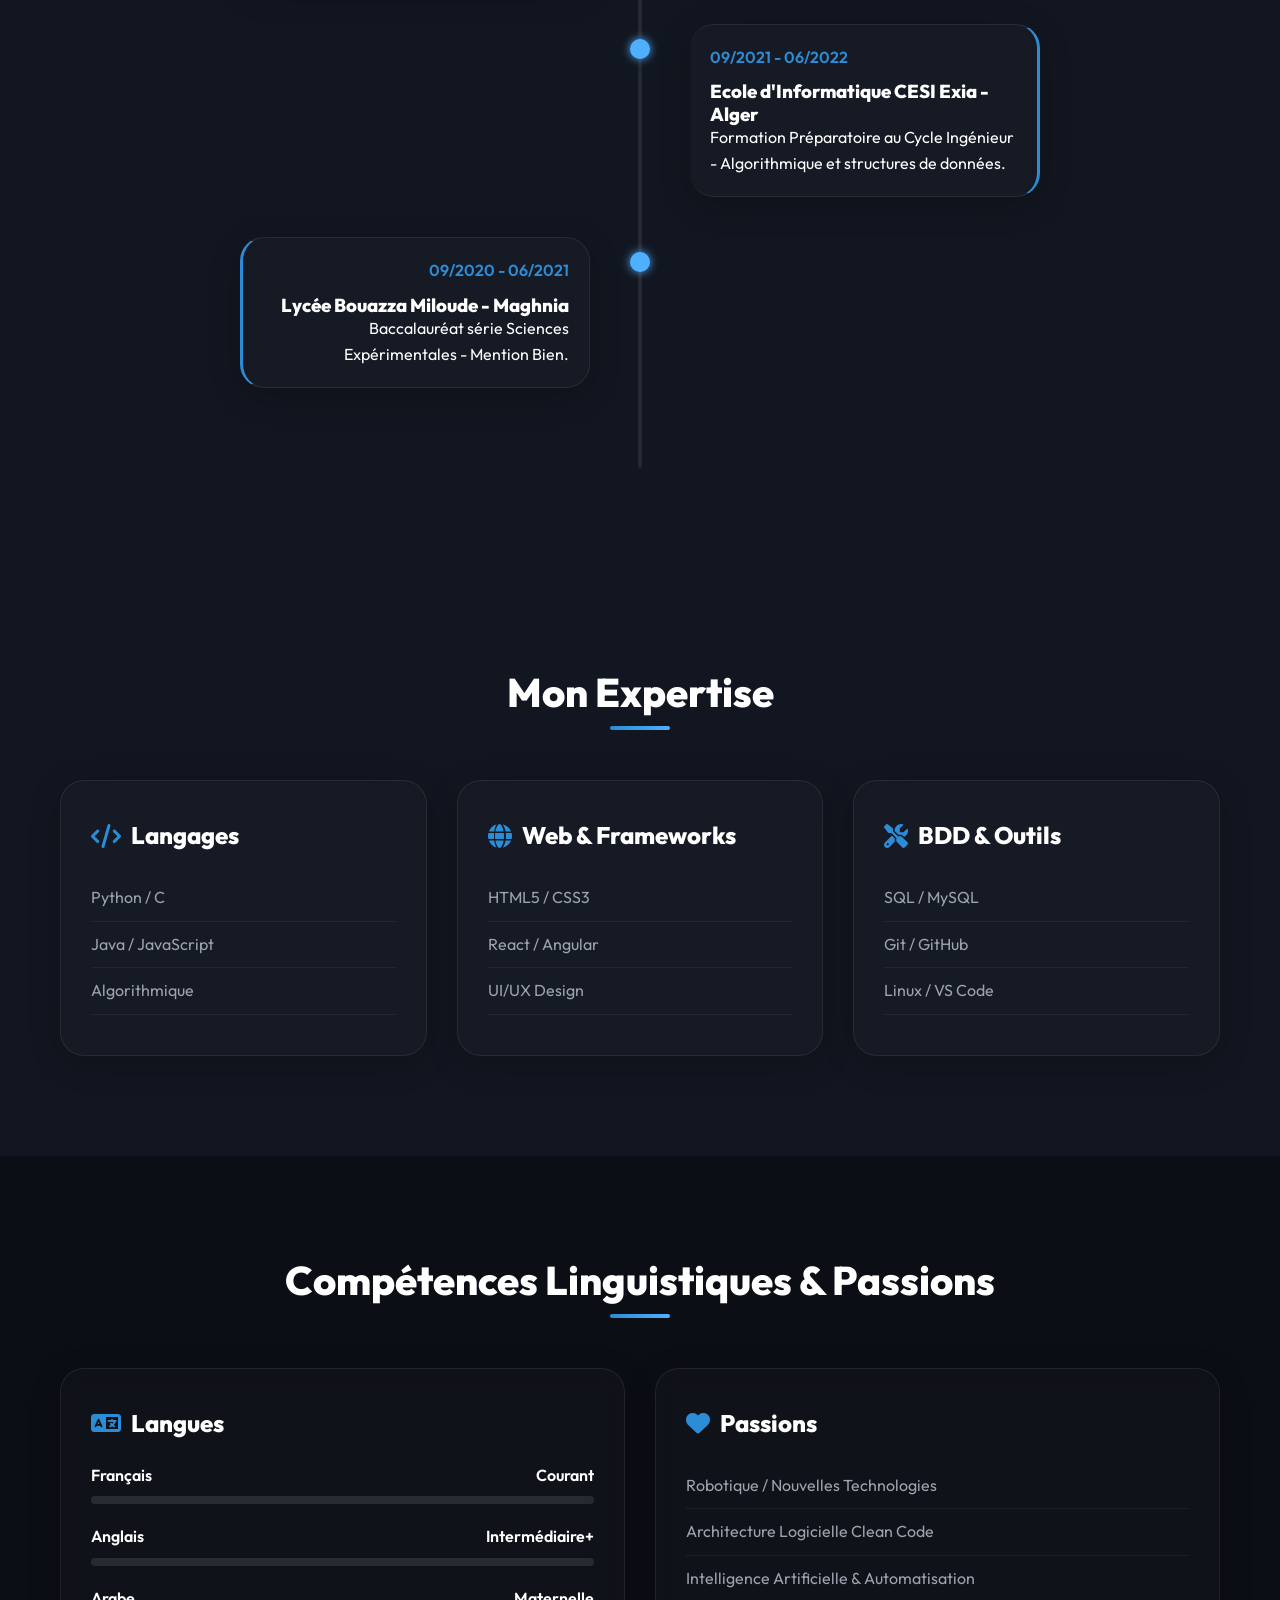
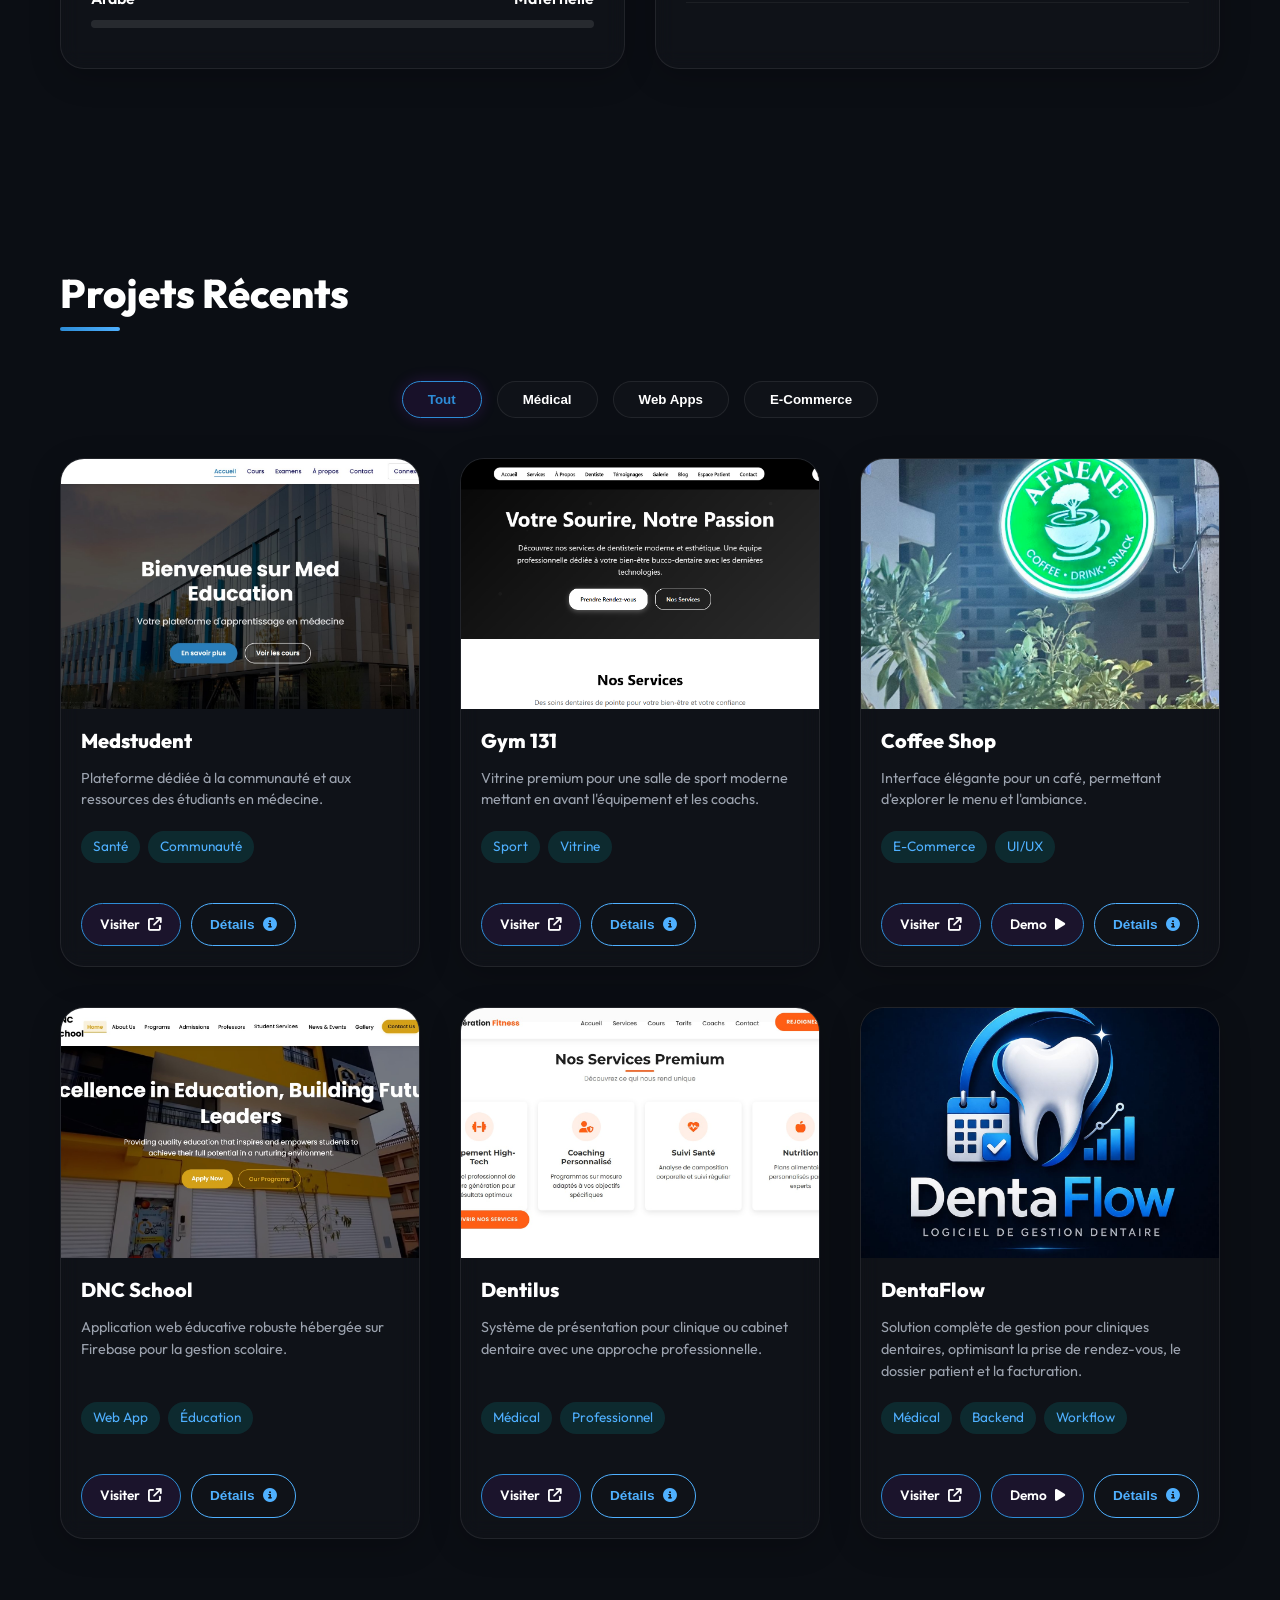
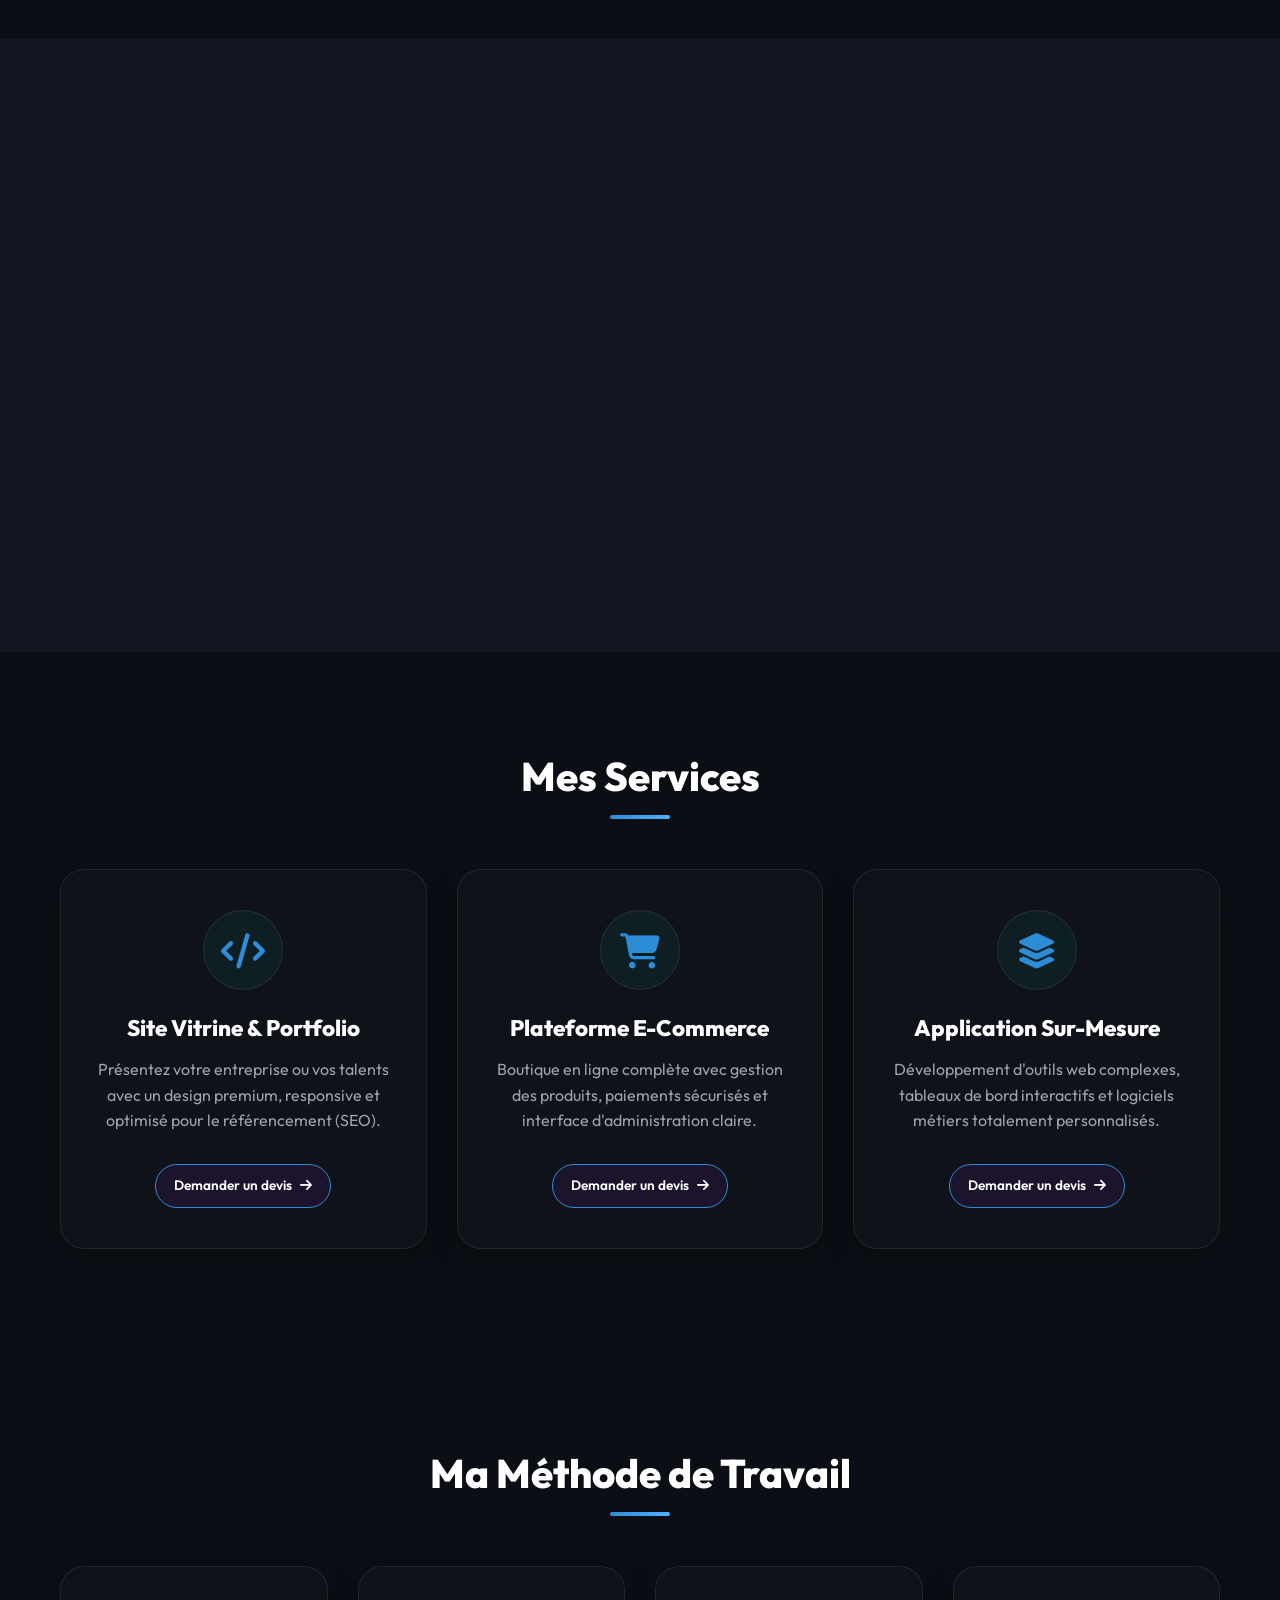
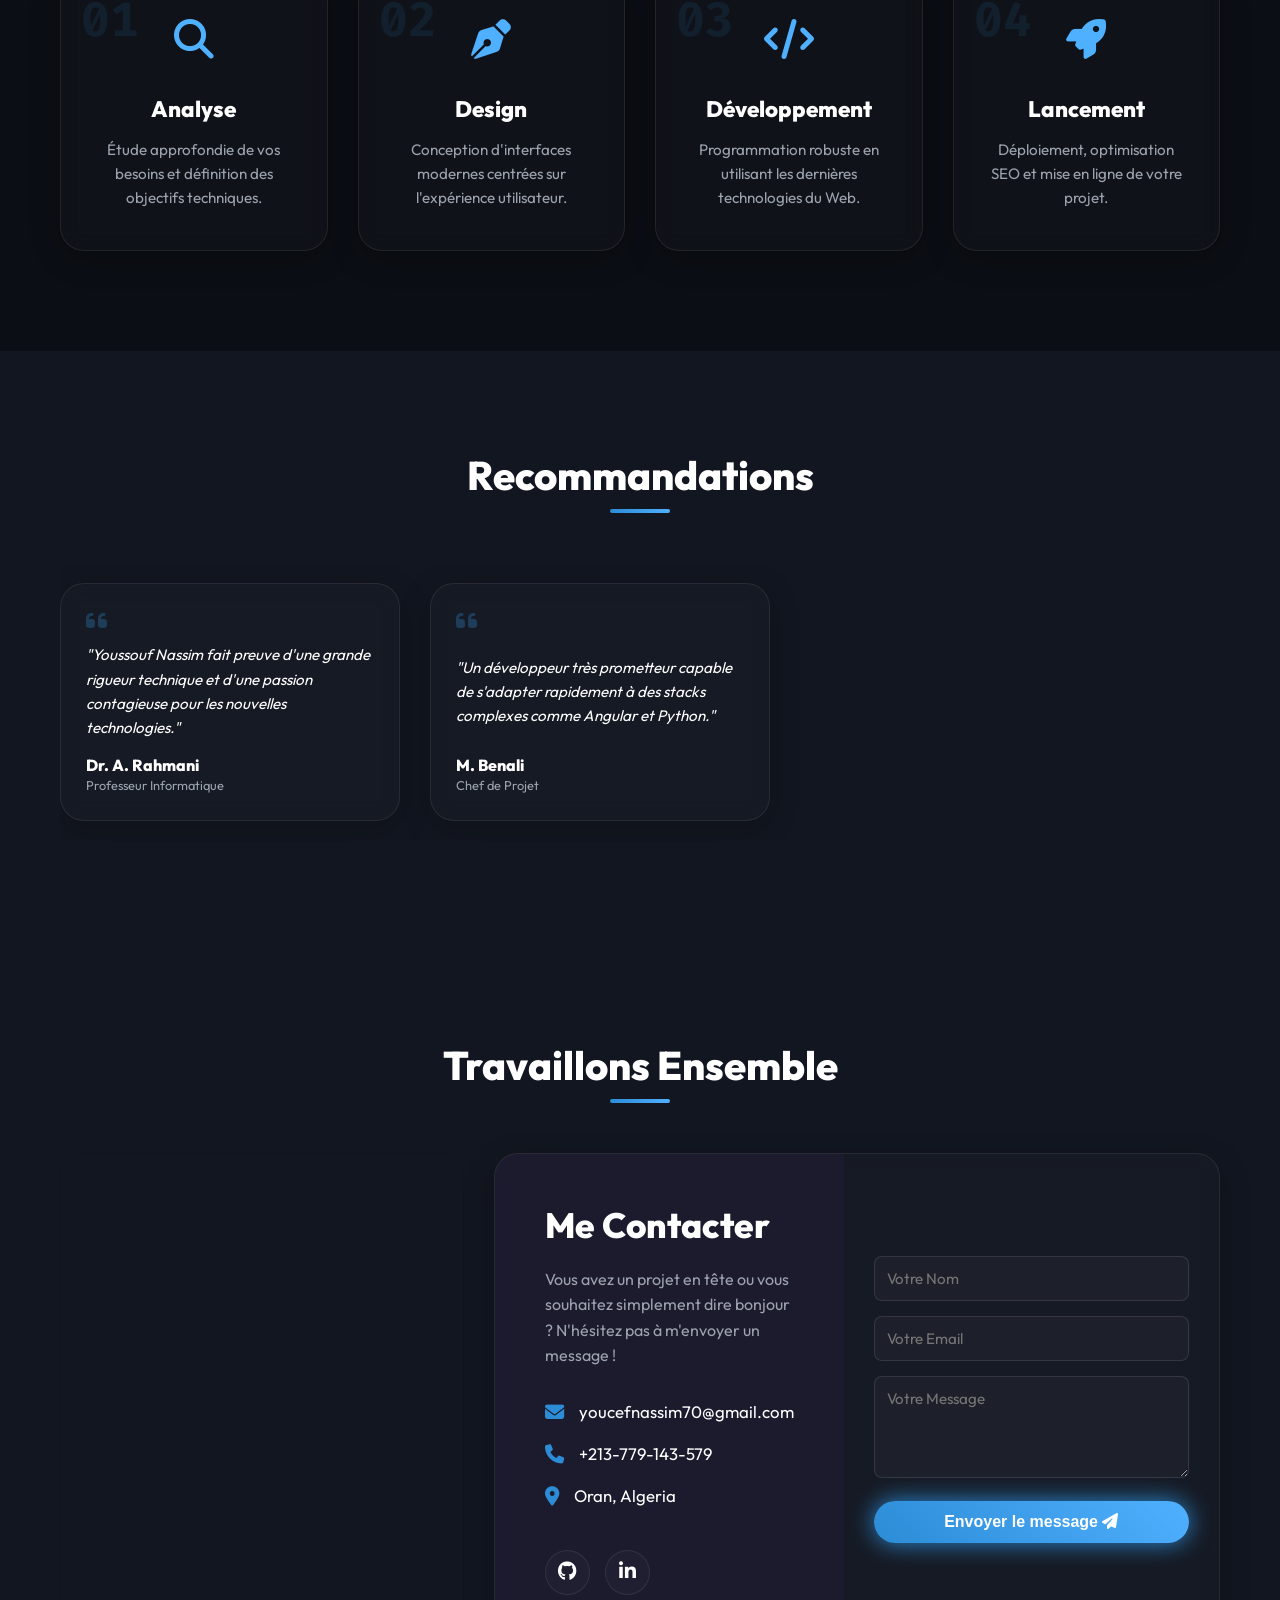
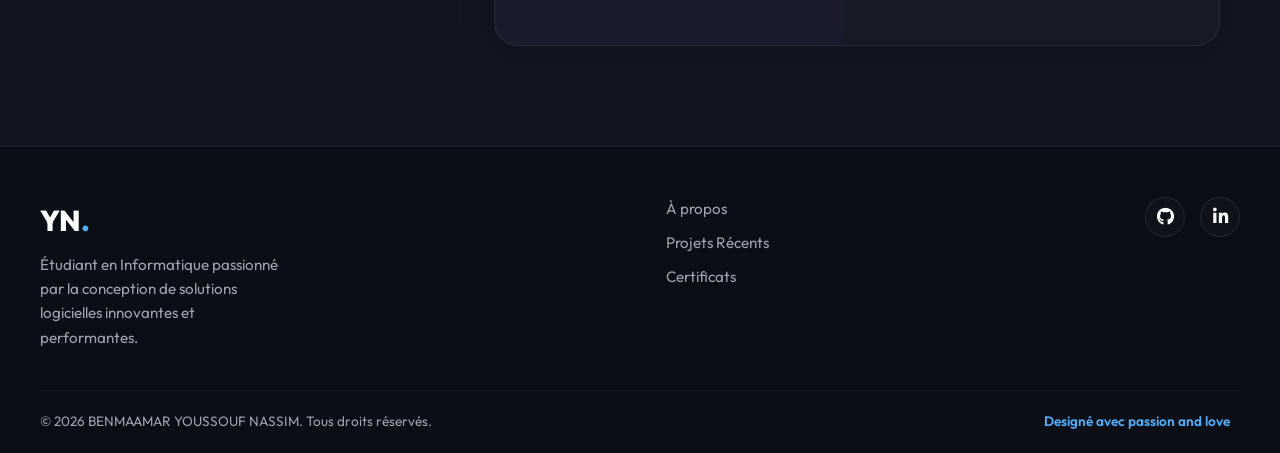
==== commit a3403114: "Remove certifications accordion section" ====
--- a/index.html
+++ b/index.html
@@ -614,62 +614,6 @@
             </div>
         </section>
 
-        <!-- Certifications Accordion Section -->
-        <section id="certifications" class="certifications section-padding" style="background-color: var(--bg-dark);">
-            <div class="section-container">
-                <div class="section-title text-center" data-animate="fade-in">
-                    <h2>Mes Certifications</h2>
-                    <div class="line"></div>
-                </div>
-
-                <div class="accordion-container" data-animate="slide-up">
-                    <!-- Cert 1 -->
-                    <div class="accordion-item glass-panel">
-                        <div class="accordion-header">
-                            <h3><i class="fa-solid fa-medal"></i> Développement Full Stack Meta</h3>
-                            <i class="fa-solid fa-chevron-down"></i>
-                        </div>
-                        <div class="accordion-content">
-                            <p>Formation intensive couvrant React, Python, et les bases du développement Front-End et Back-End.</p>
-                            <div class="cert-meta">
-                                <span><i class="fa-solid fa-building"></i> Coursera / Meta</span>
-                                <span><i class="fa-solid fa-calendar"></i> 2024</span>
-                            </div>
-                        </div>
-                    </div>
-
-                    <!-- Cert 2 -->
-                    <div class="accordion-item glass-panel">
-                        <div class="accordion-header">
-                            <h3><i class="fa-solid fa-medal"></i> Algorithmique Avancée</h3>
-                            <i class="fa-solid fa-chevron-down"></i>
-                        </div>
-                        <div class="accordion-content">
-                            <p>Spécialisation dans les structures de données complexes et l'optimisation des algorithmes en Java.</p>
-                            <div class="cert-meta">
-                                <span><i class="fa-solid fa-school"></i> Université Oran 1</span>
-                                <span><i class="fa-solid fa-calendar"></i> 2023</span>
-                            </div>
-                        </div>
-                    </div>
-
-                    <!-- Cert 3 -->
-                    <div class="accordion-item glass-panel">
-                        <div class="accordion-header">
-                            <h3><i class="fa-solid fa-medal"></i> UI/UX Design Fundamentals</h3>
-                            <i class="fa-solid fa-chevron-down"></i>
-                        </div>
-                        <div class="accordion-content">
-                            <p>Maîtrise de Figma et des principes de conception centrés sur l'utilisateur.</p>
-                            <div class="cert-meta">
-                                <span><i class="fa-solid fa-compass-drafting"></i> formation en ligne</span>
-                                <span><i class="fa-solid fa-calendar"></i> 2023</span>
-                            </div>
-                        </div>
-                    </div>
-                </div>
-            </div>
-        </section>
 
         <!-- Testimonials slider -->
         <section id="testimonials" class="testimonials section-padding" style="background-color: var(--bg-light);">
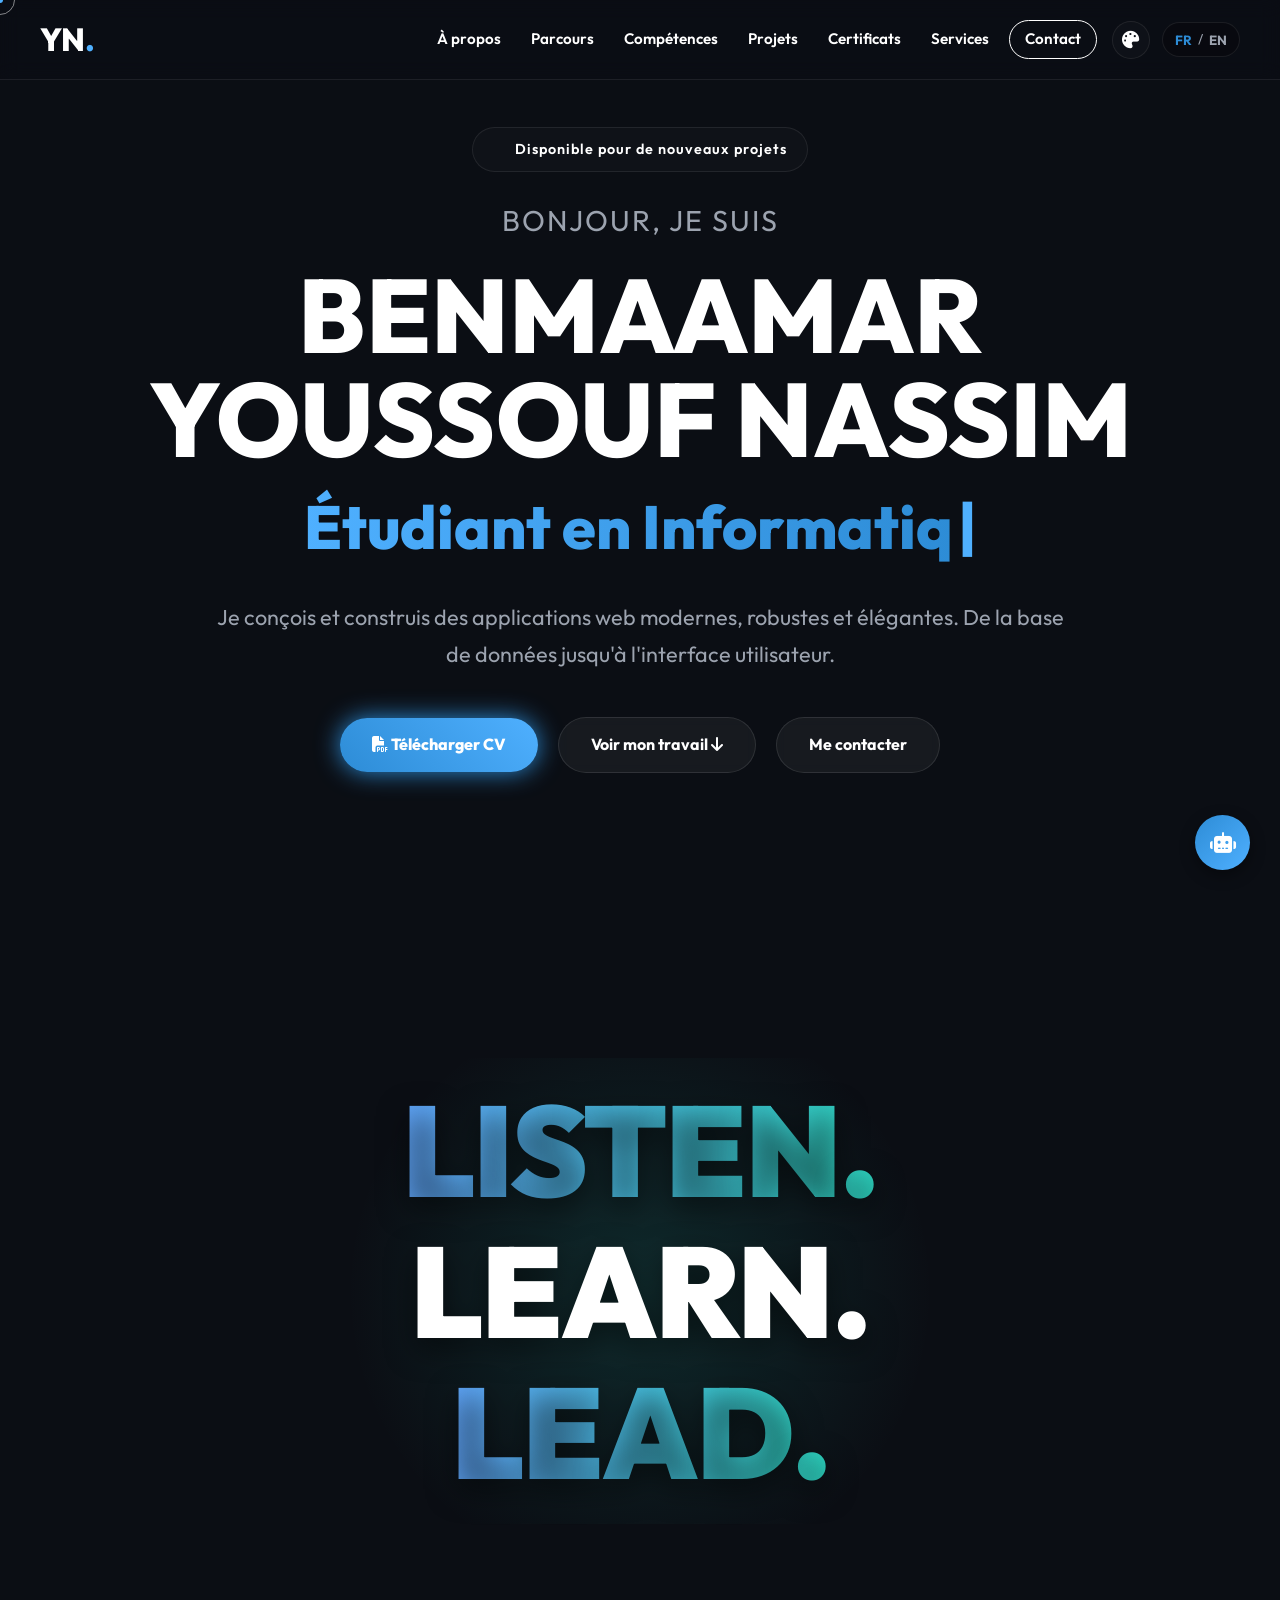
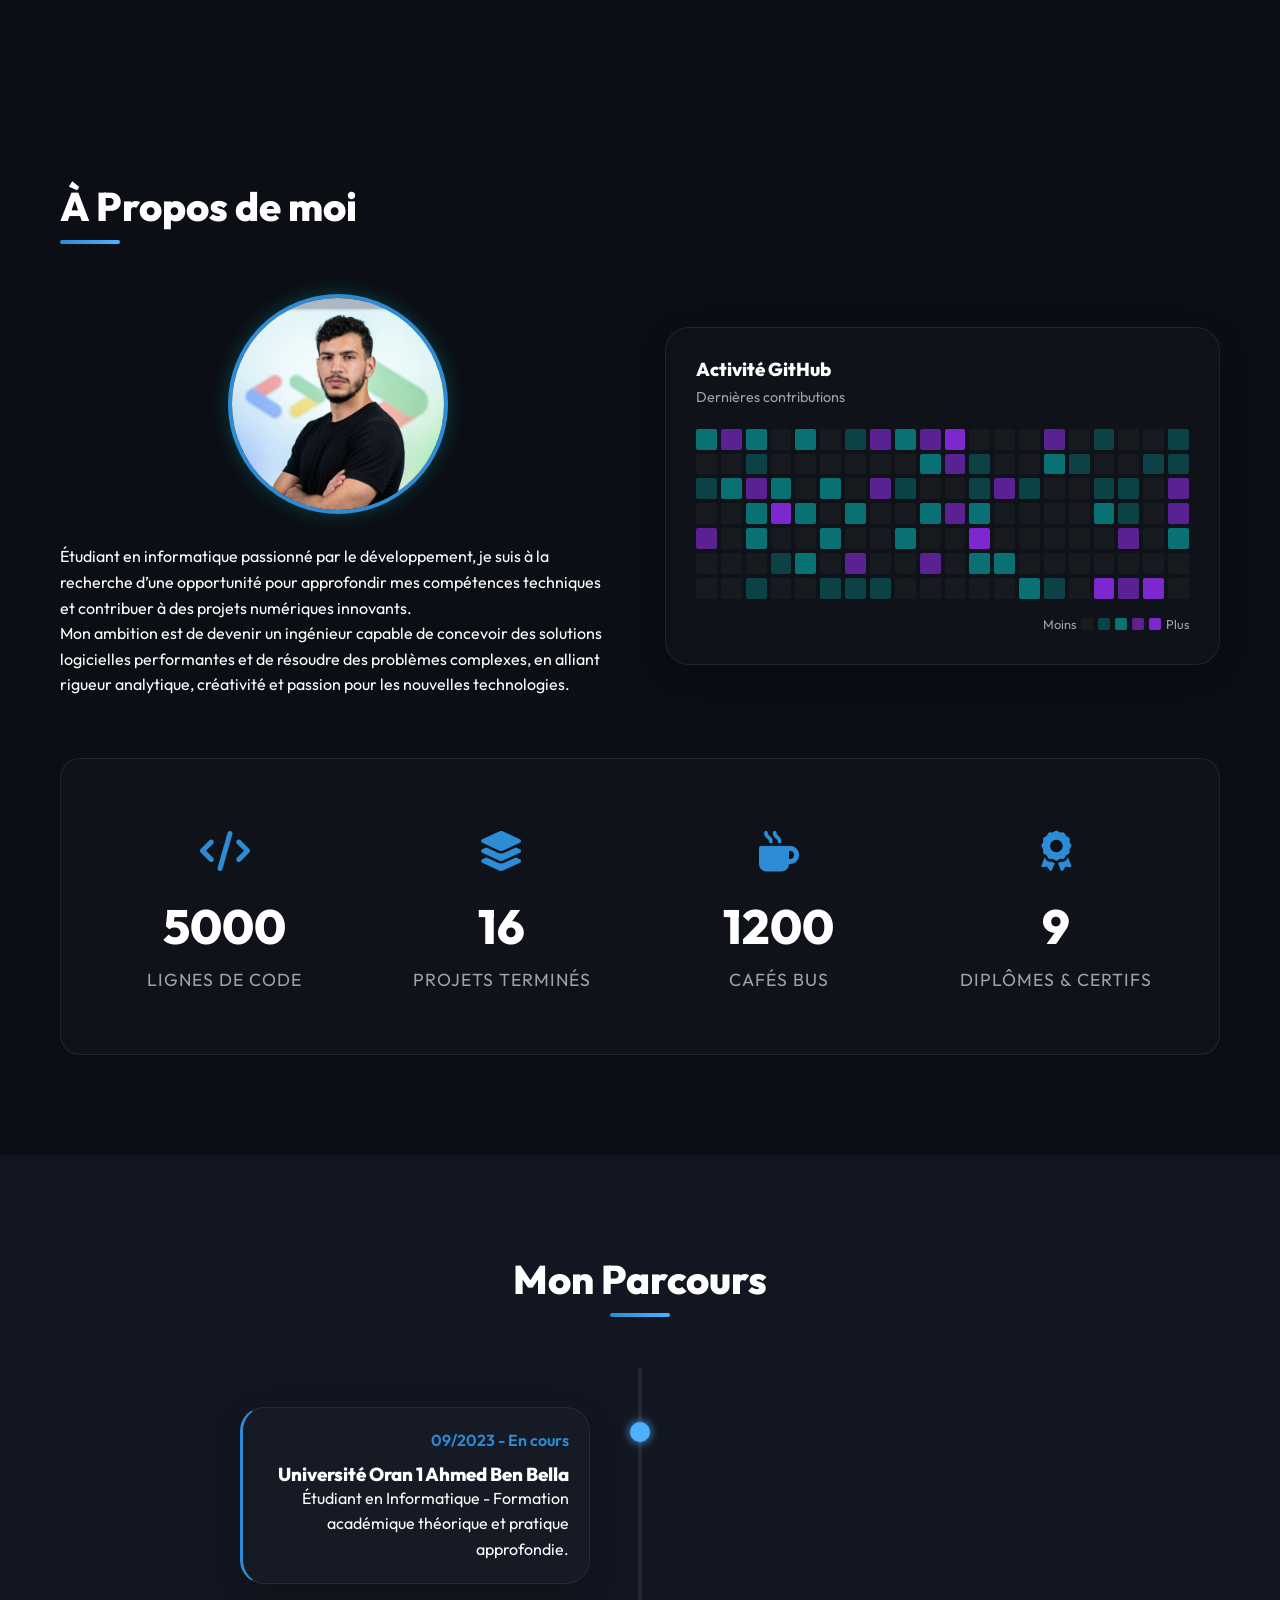
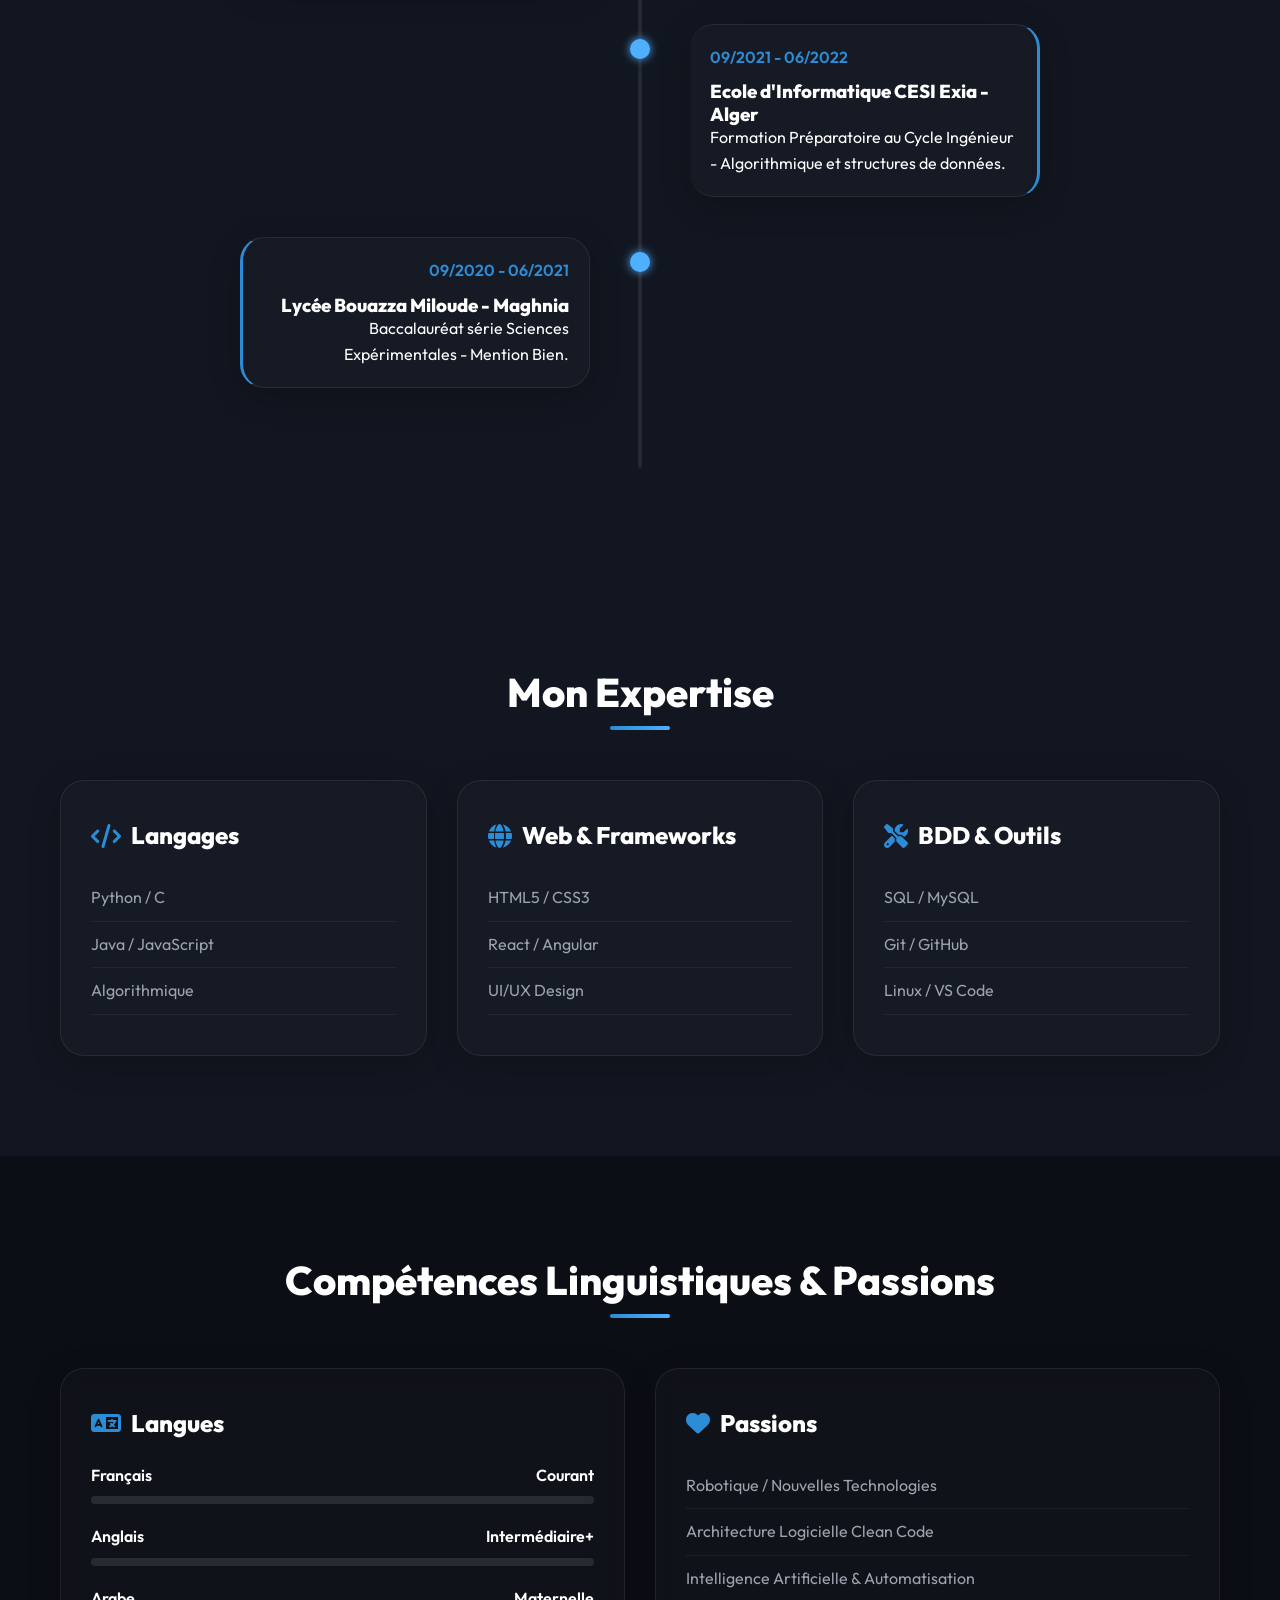
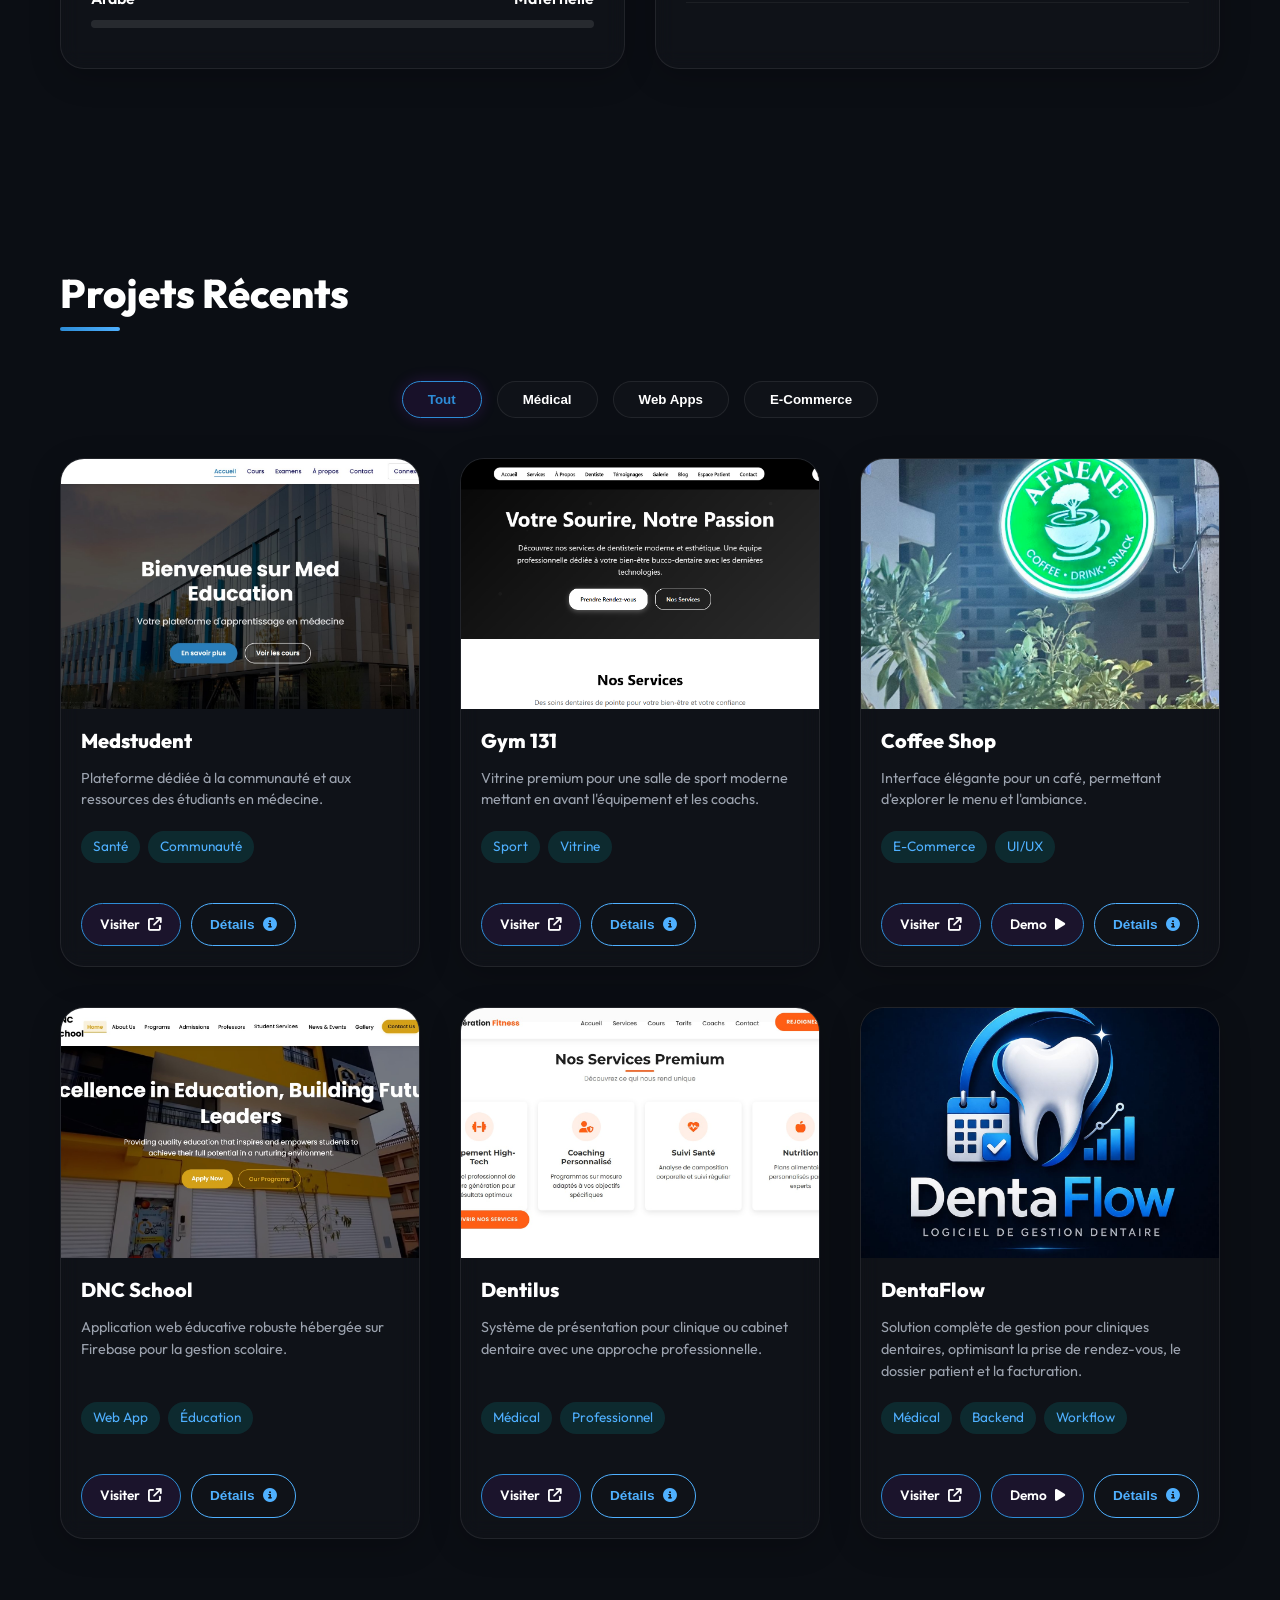
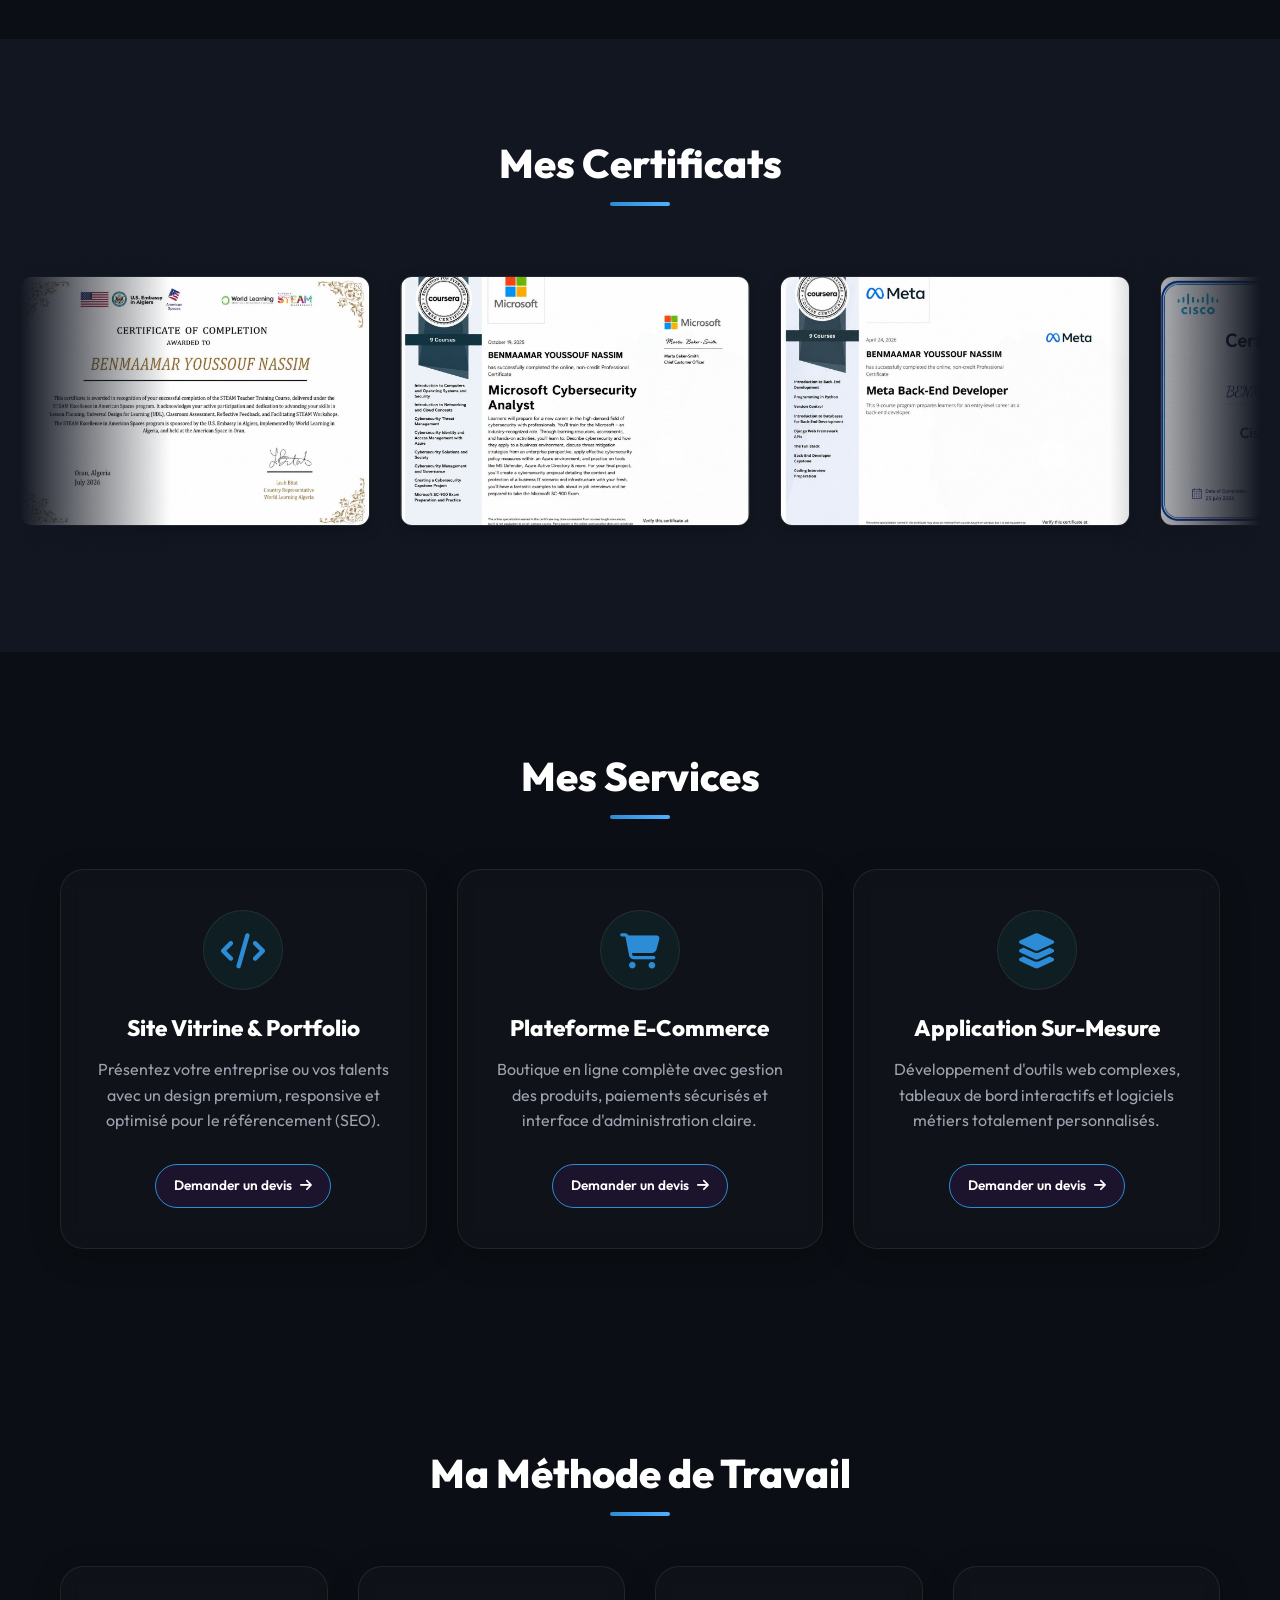
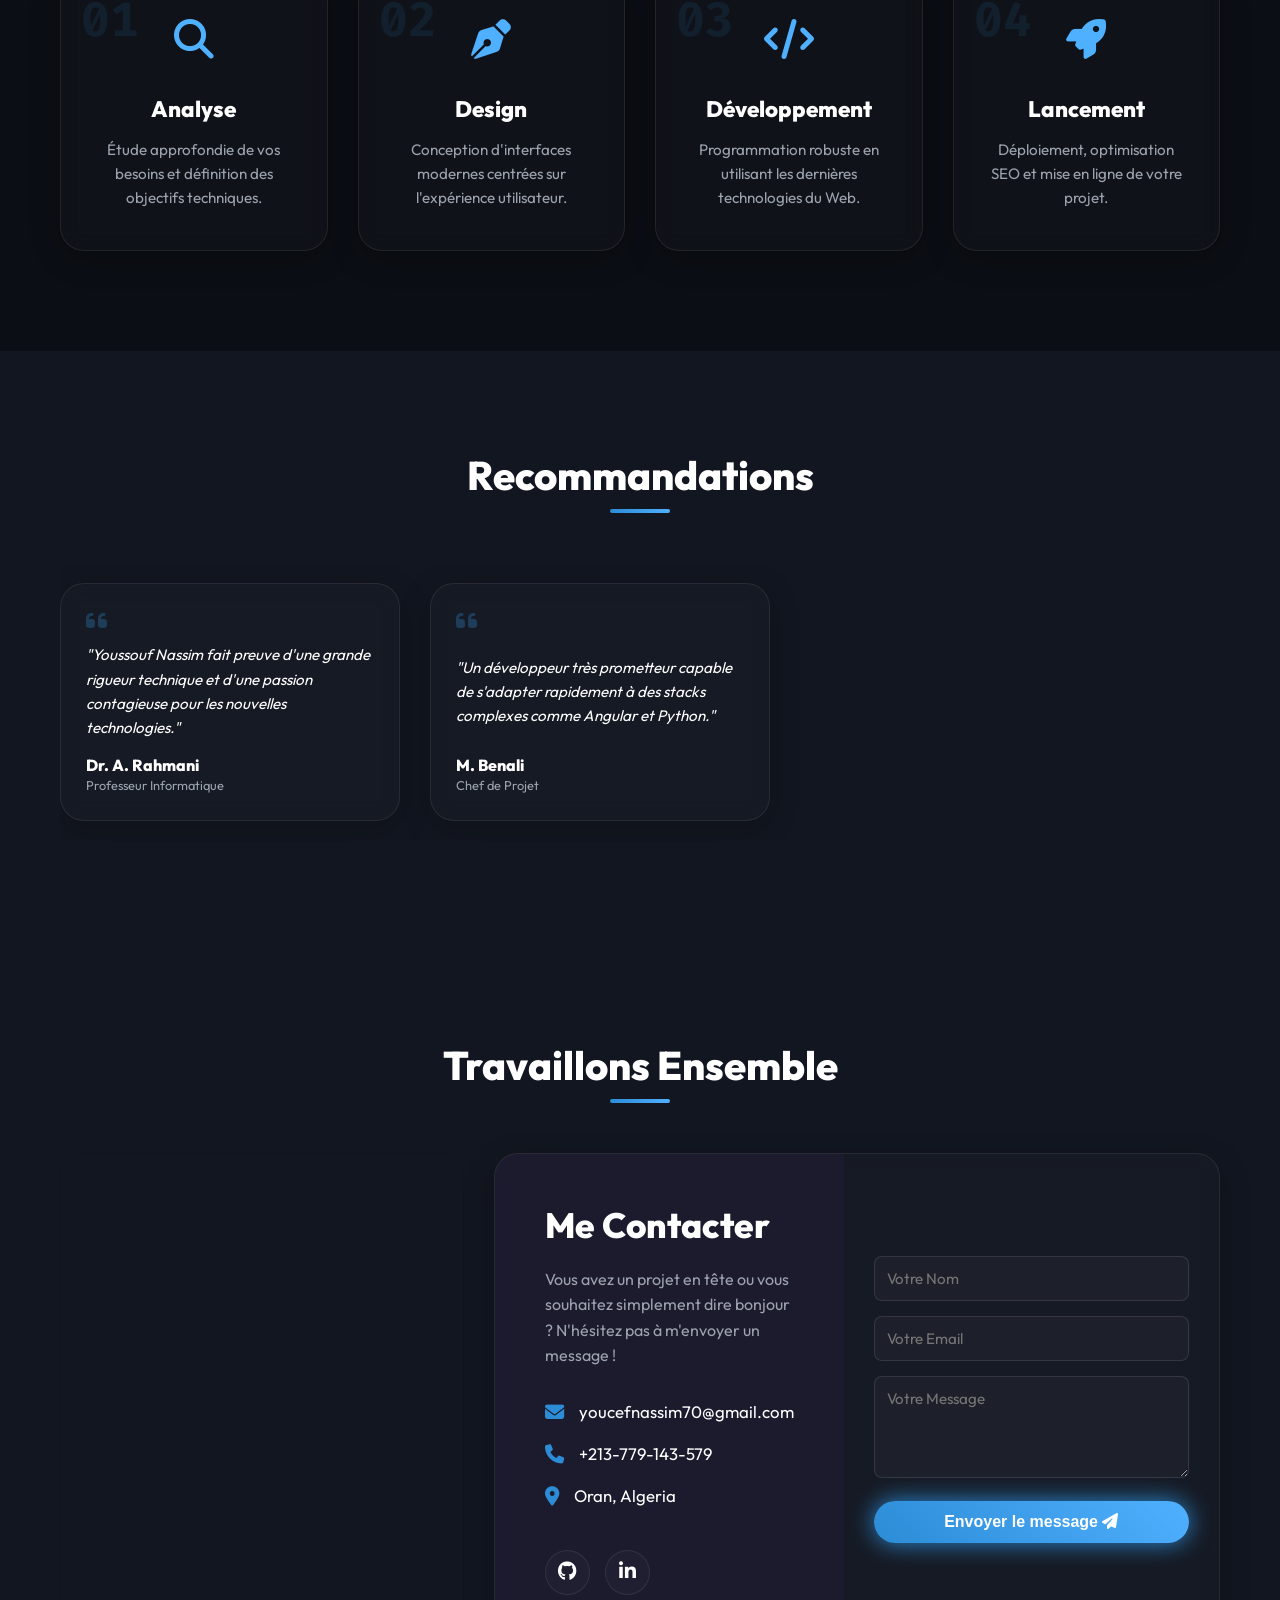
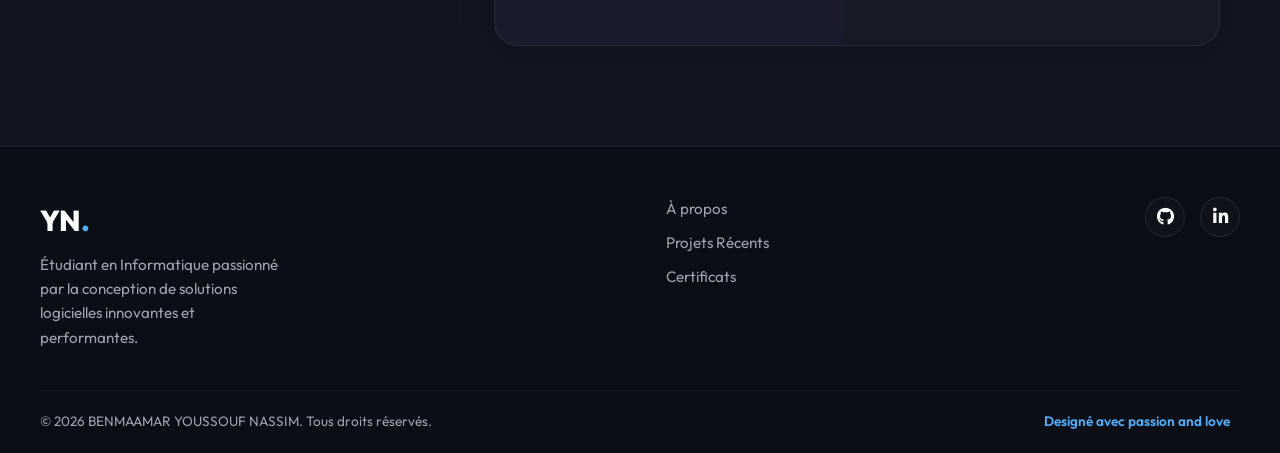
==== commit c2f9cbbe: "Merge chatbot and back-to-top into a single floating pill" ====
--- a/index.html
+++ b/index.html
@@ -740,9 +740,15 @@
 
     <!-- AI Chatbot Widget -->
     <div class="chatbot-container" data-animate="fade-in">
-        <button class="chatbot-toggle" id="chatbot-toggle" aria-label="Ouvrir l'assistant virtuel">
-            <i class="fa-solid fa-robot"></i>
-        </button>
+        <div class="floating-pill">
+            <a href="#hero" class="back-to-top" id="back-to-top" aria-label="Retour en haut">
+                <i class="fa-solid fa-arrow-up"></i>
+            </a>
+            <div class="pill-divider"></div>
+            <button class="chatbot-toggle" id="chatbot-toggle" aria-label="Ouvrir l'assistant virtuel">
+                <i class="fa-solid fa-robot"></i>
+            </button>
+        </div>
         <div class="chatbot-window" id="chatbot-window">
             <div class="chatbot-header">
                 <div class="bot-info">
@@ -773,10 +779,6 @@
 
     </div>
 
-    <a href="#hero" class="back-to-top" id="back-to-top" aria-label="Retour en haut">
-        <i class="fa-solid fa-arrow-up"></i>
-    </a>
-
     <!-- Case Study Modal -->
     <div class="video-modal" id="case-study-modal">
         <div class="video-modal-content glass-panel" style="max-width: 900px; padding: 40px; text-align: left;">
--- a/css/style.css
+++ b/css/style.css
@@ -934,4 +934,76 @@
 .lang-text.active { color: var(--primary); }
 
 .sidebar-socials { display: none !important; }
-.lang-switcher { display: none !important; }+.lang-switcher { display: none !important; }
+
+/* ================= Floating Pill Integration ================= */
+.floating-pill {
+    display: flex;
+    align-items: center;
+    background: linear-gradient(135deg, var(--primary), var(--secondary));
+    border-radius: 40px;
+    padding: 5px;
+    box-shadow: 0 5px 15px rgba(0, 0, 0, 0.4);
+    transition: var(--transition);
+}
+.floating-pill:hover {
+    box-shadow: 0 8px 25px rgba(0, 255, 255, 0.4);
+    transform: scale(1.05);
+}
+
+/* Reset original buttons to fit inside pill */
+.back-to-top, .chatbot-toggle {
+    position: static !important;
+    width: 45px !important;
+    height: 45px !important;
+    background: transparent !important;
+    box-shadow: none !important;
+    border: none !important;
+    transform: none !important;
+    opacity: 1 !important;
+    visibility: visible !important;
+    animation: none !important;
+    display: flex !important;
+    align-items: center;
+    justify-content: center;
+    color: #fff !important;
+    font-size: 1.3rem !important;
+    cursor: pointer;
+}
+
+.back-to-top i, .chatbot-toggle i {
+    transition: transform 0.2s;
+}
+.back-to-top:hover i, .chatbot-toggle:hover i {
+    transform: scale(1.2);
+}
+
+/* Back to top shrink animation inside pill */
+.back-to-top {
+    width: 0 !important;
+    opacity: 0 !important;
+    overflow: hidden;
+    transition: width 0.3s, opacity 0.3s, padding 0.3s !important;
+    padding: 0 !important;
+    margin: 0 !important;
+}
+.back-to-top.visible {
+    width: 45px !important;
+    opacity: 1 !important;
+    padding: 0 5px !important;
+}
+
+/* Divider inside pill */
+.pill-divider {
+    width: 1px;
+    height: 25px;
+    background: rgba(255, 255, 255, 0.3);
+    margin: 0 5px;
+    transition: opacity 0.3s, width 0.3s, margin 0.3s;
+}
+/* Hide divider when back-to-top is hidden */
+.back-to-top:not(.visible) + .pill-divider {
+    opacity: 0;
+    width: 0;
+    margin: 0;
+}
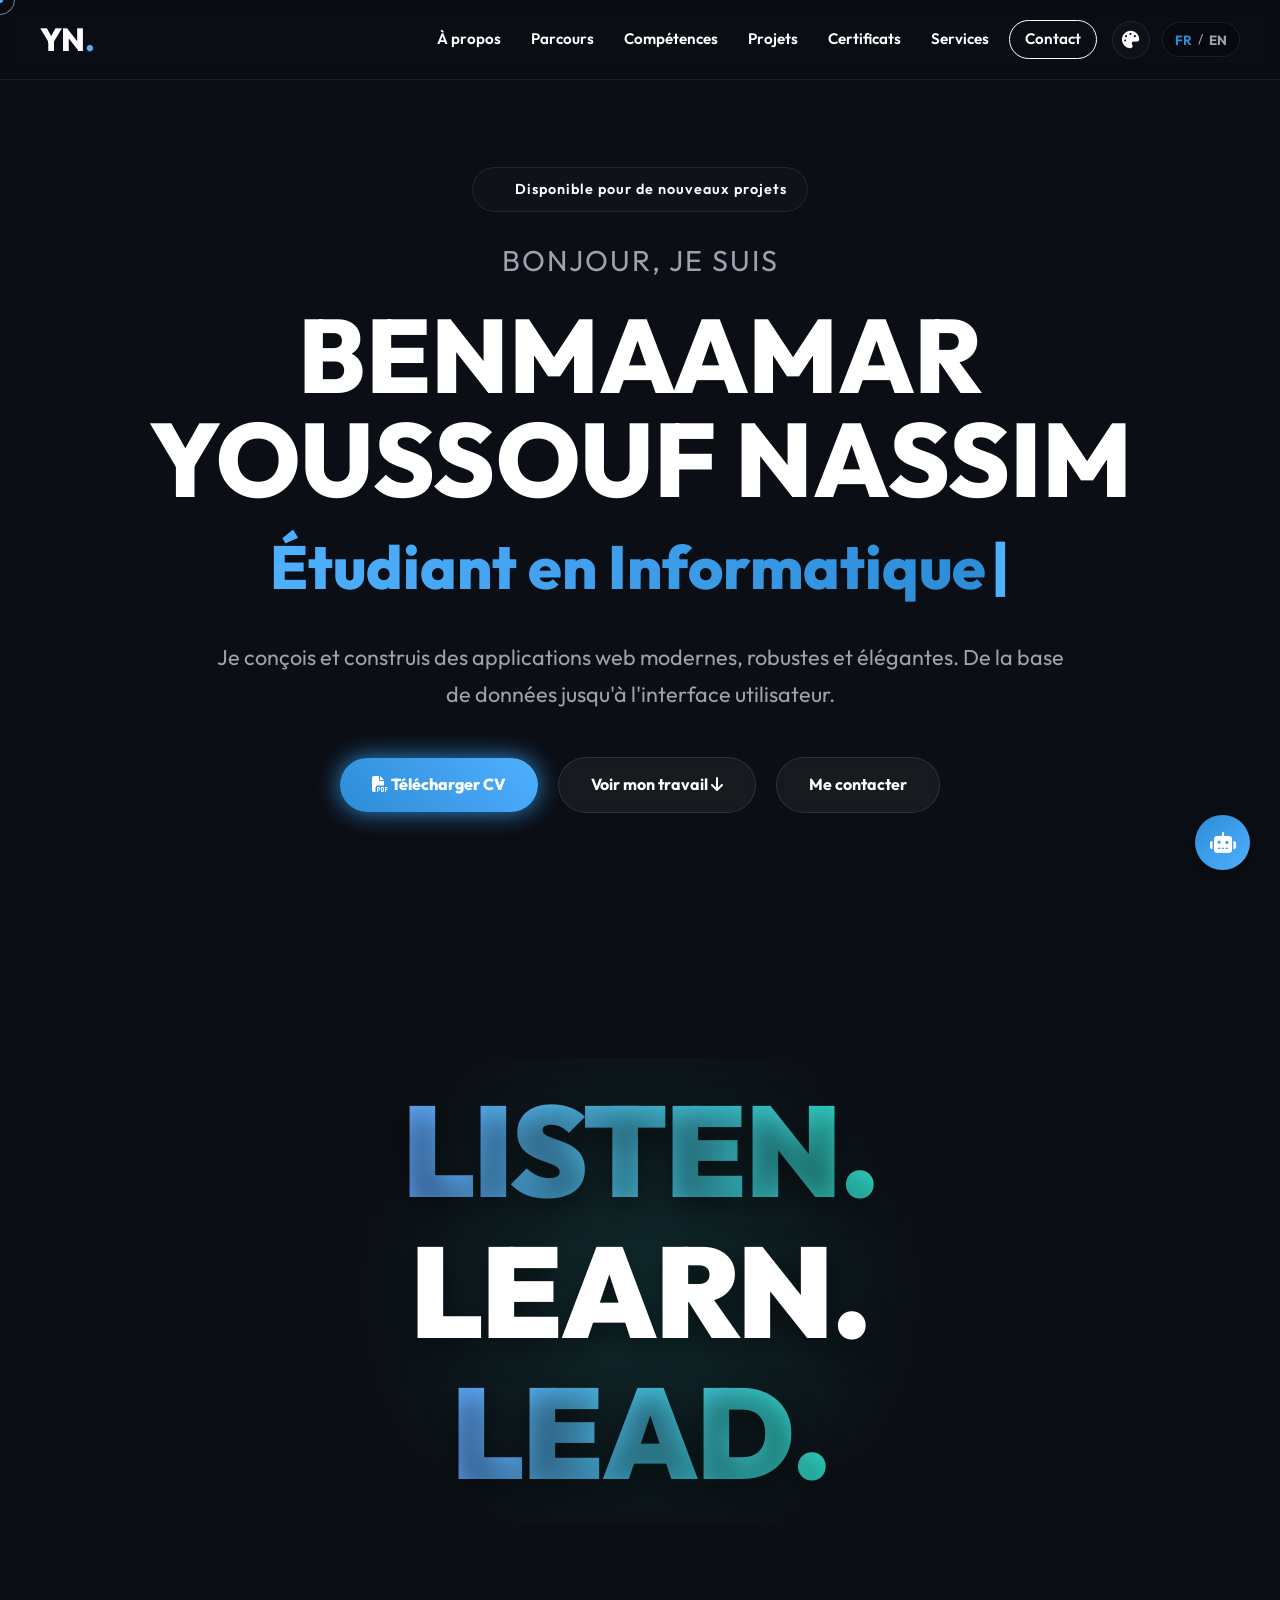
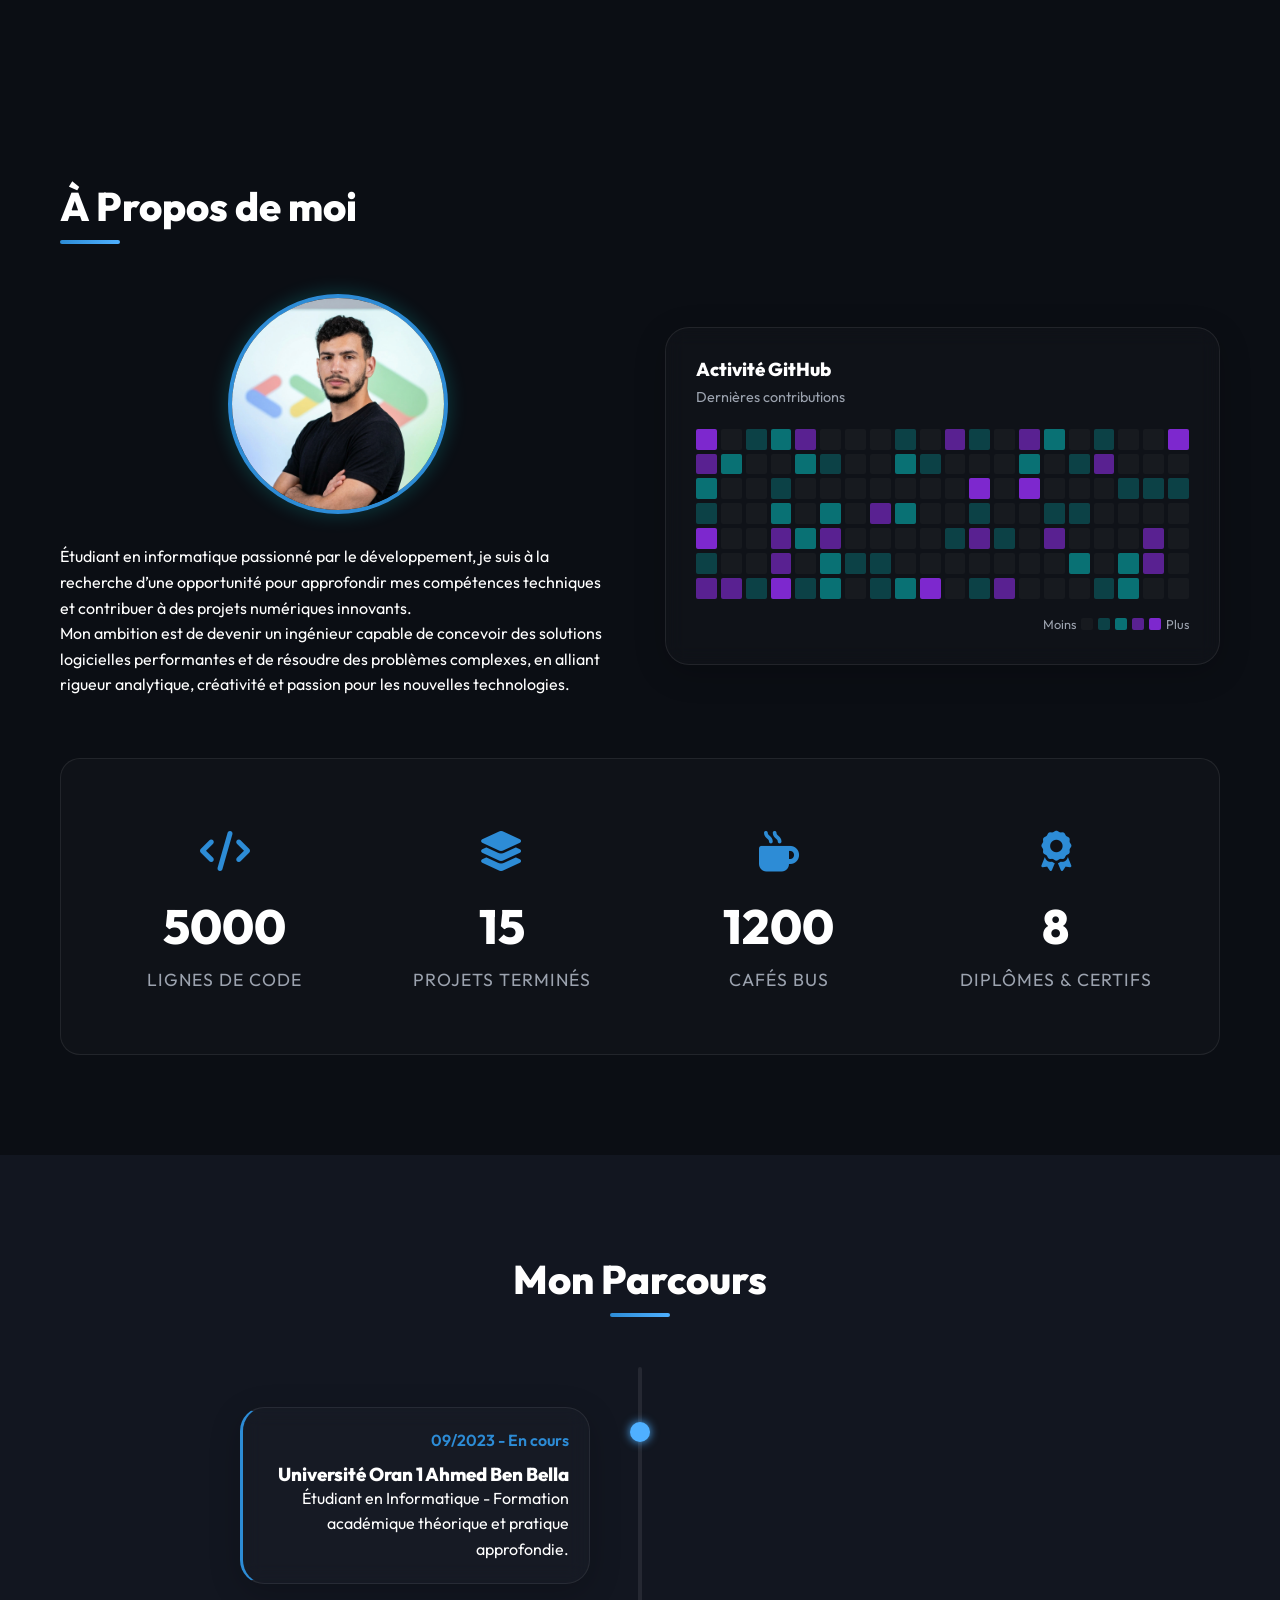
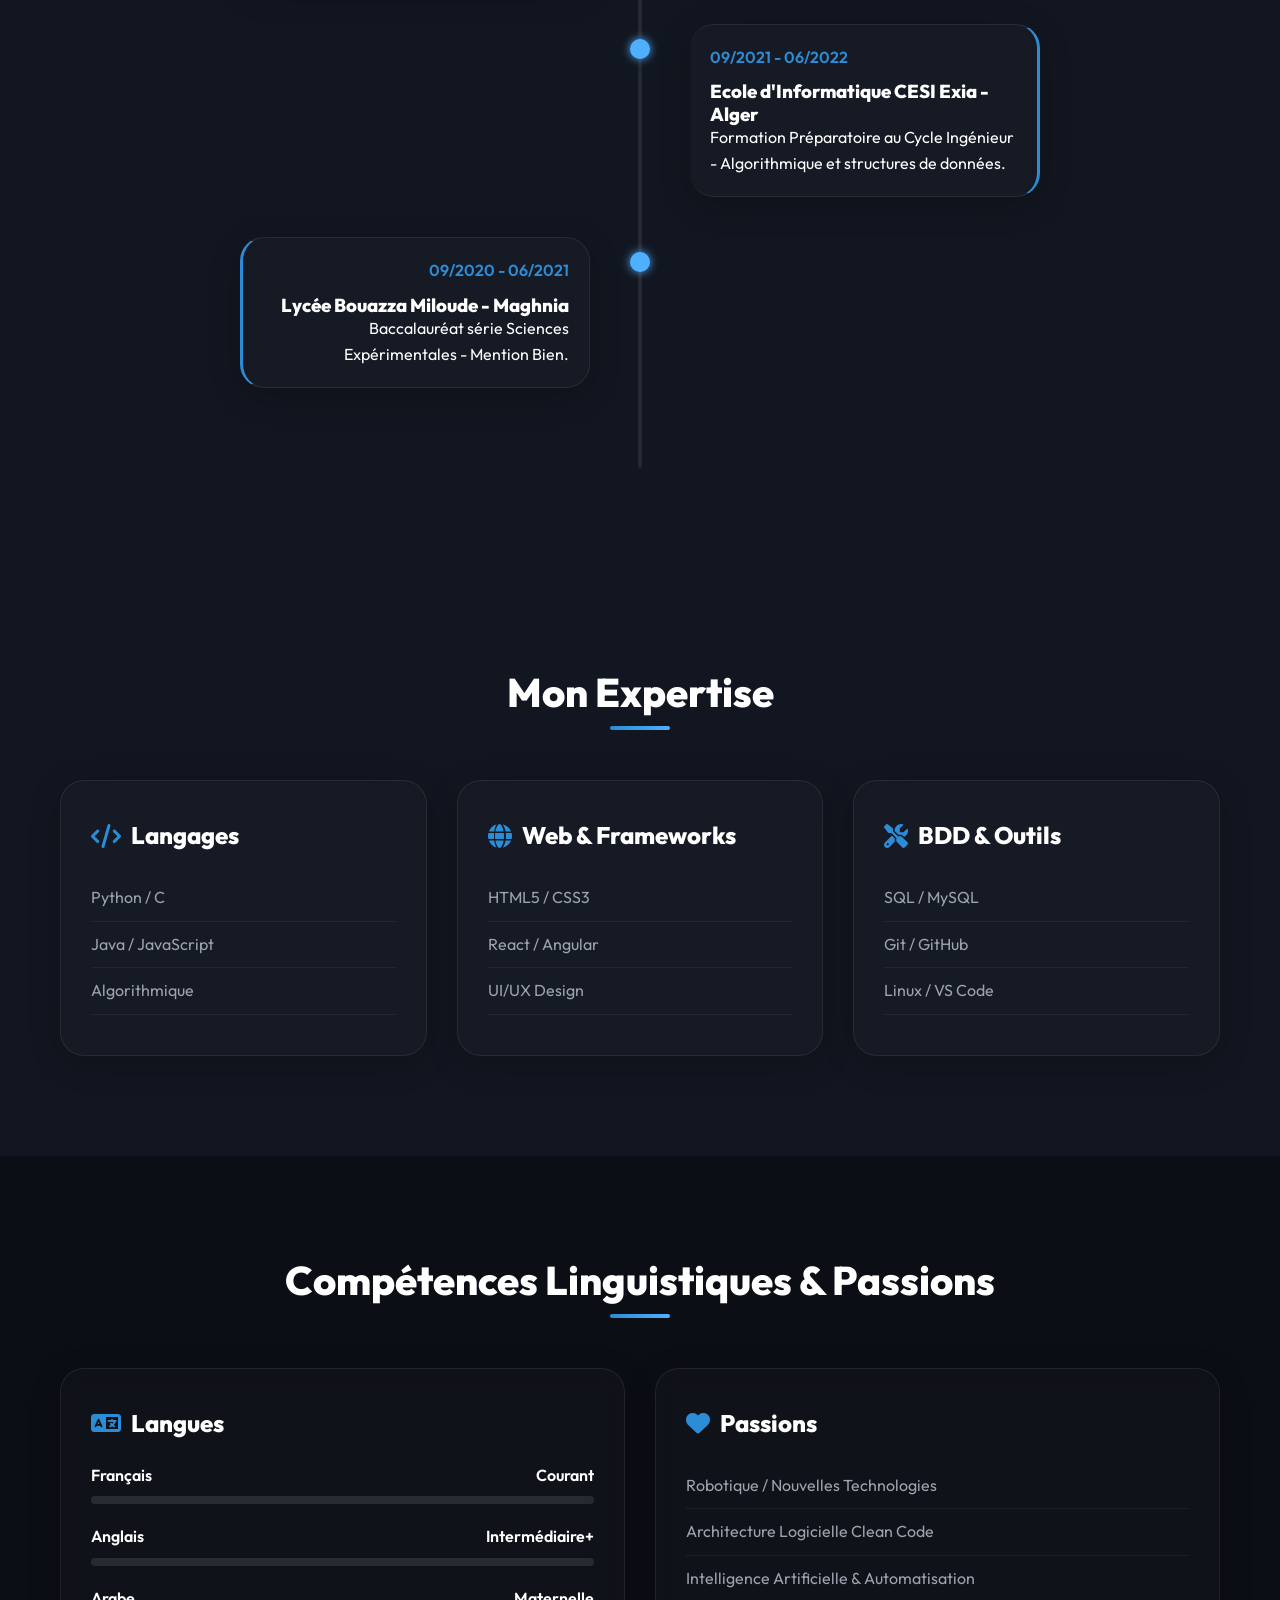
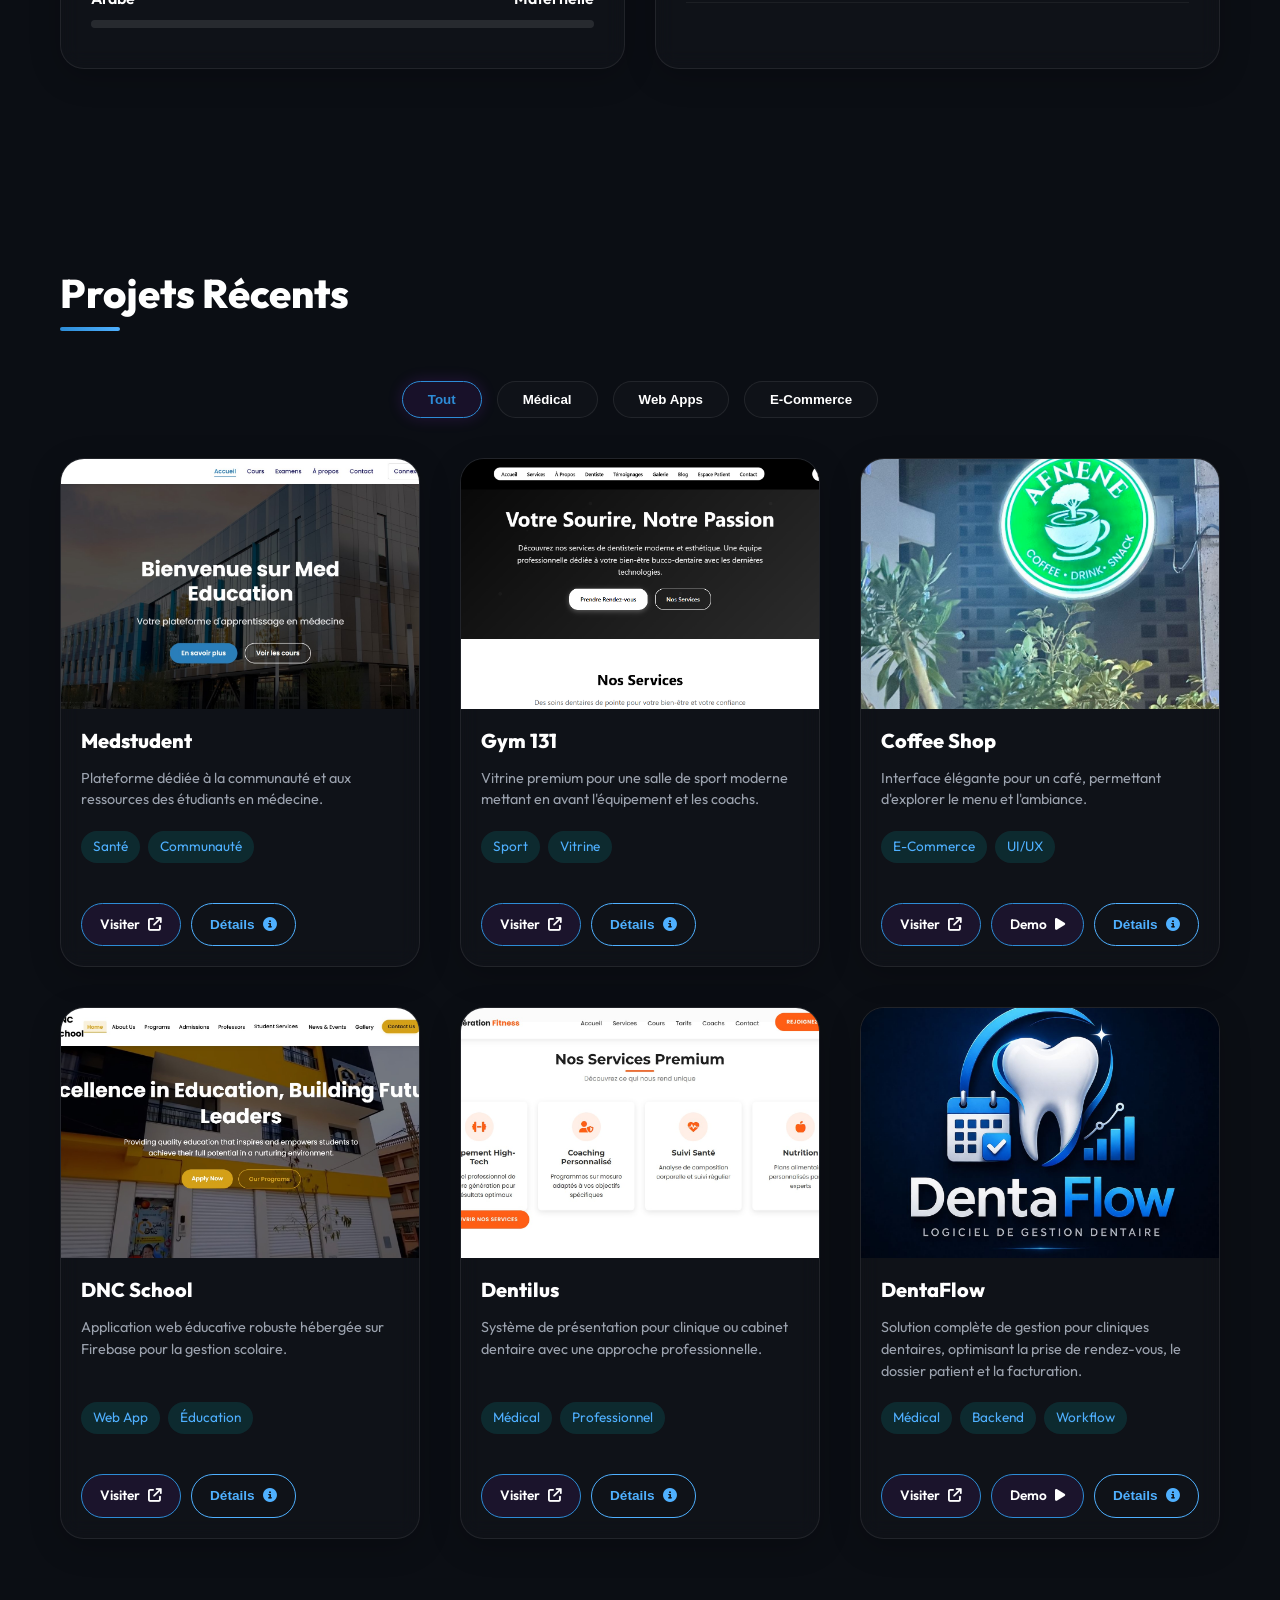
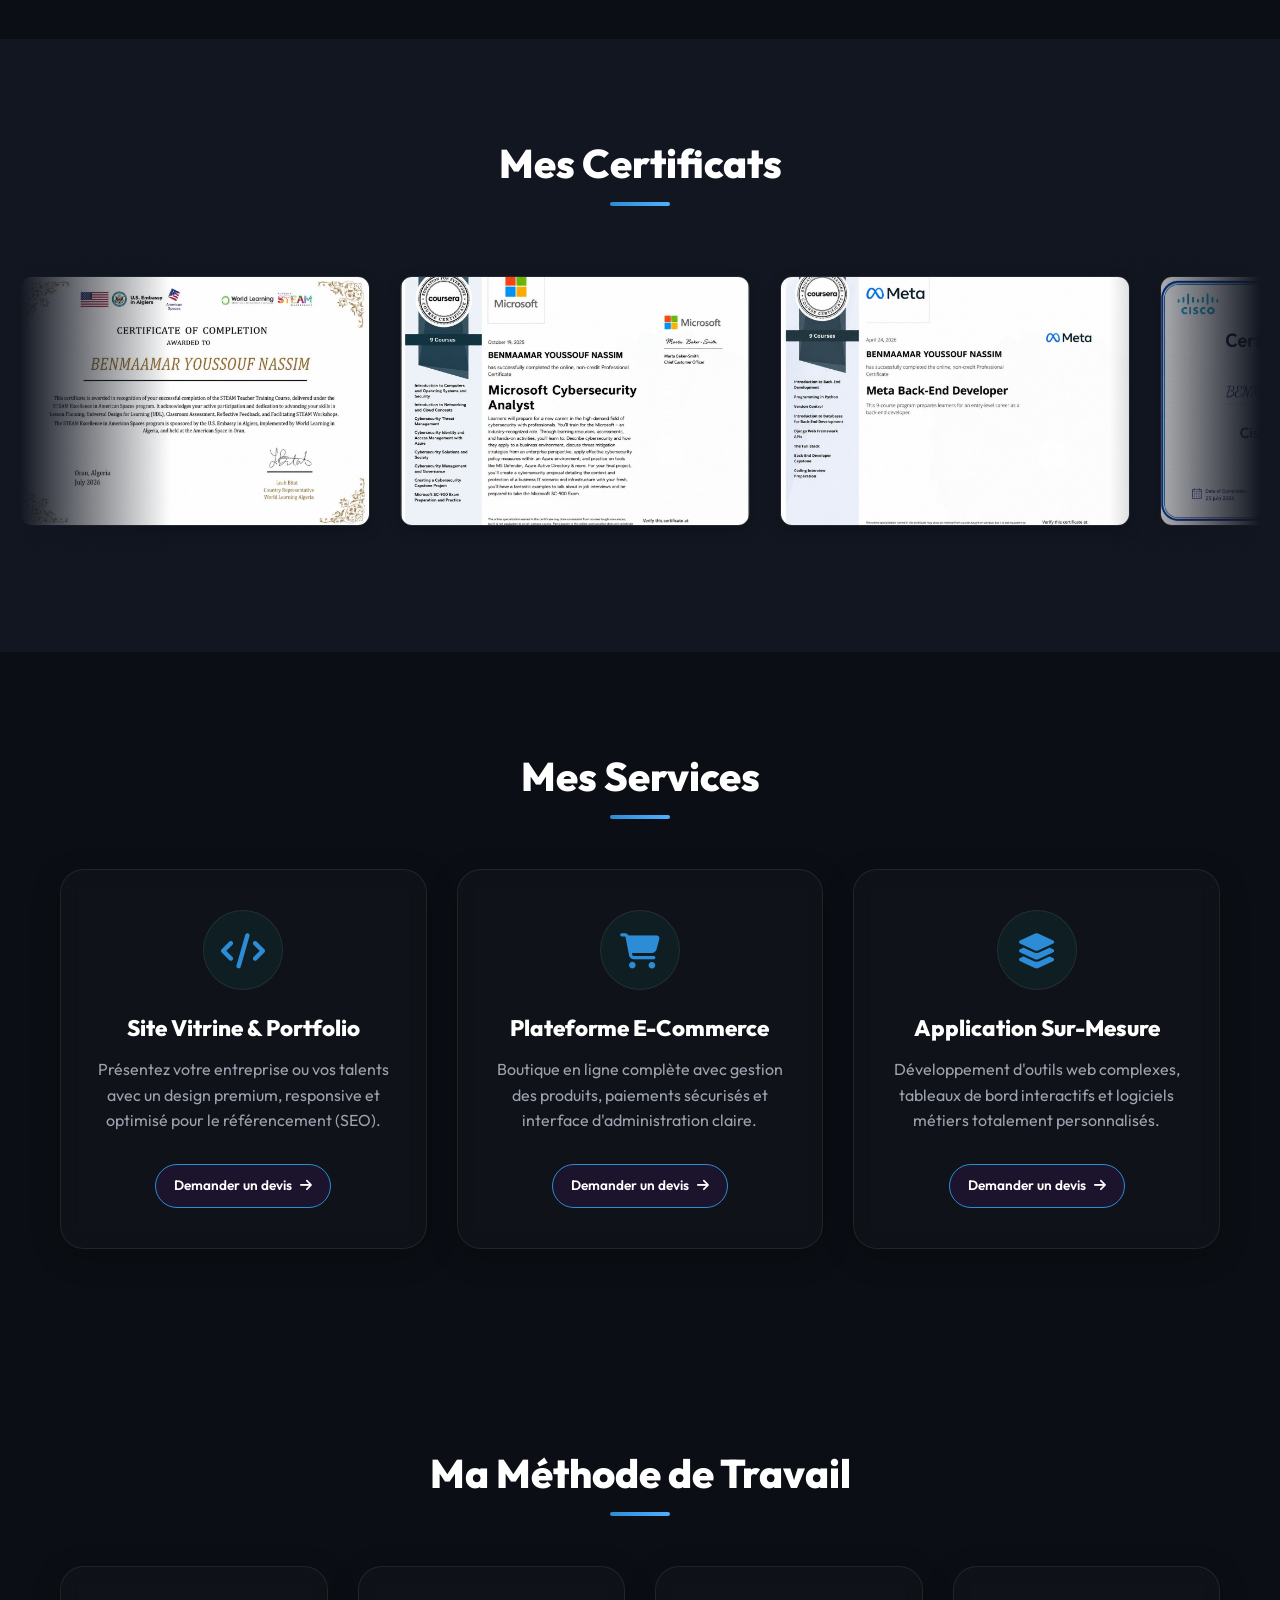
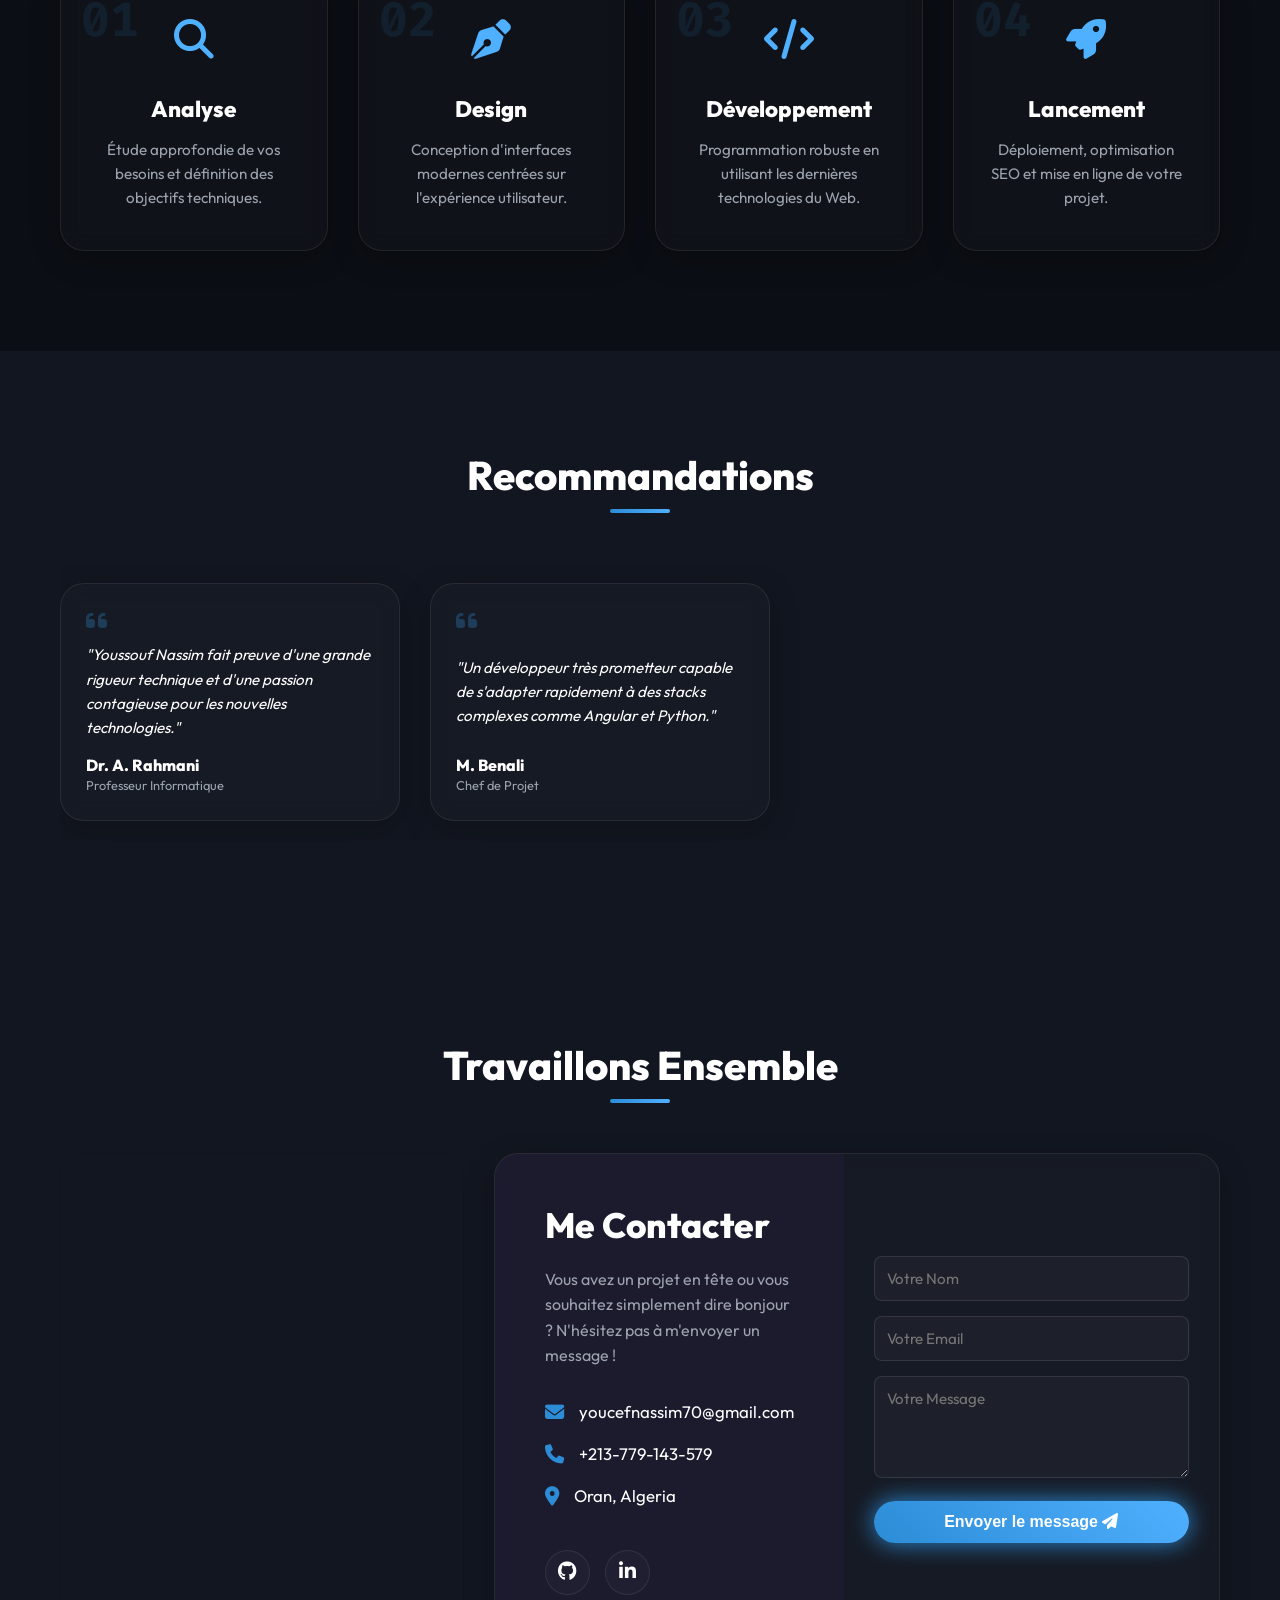
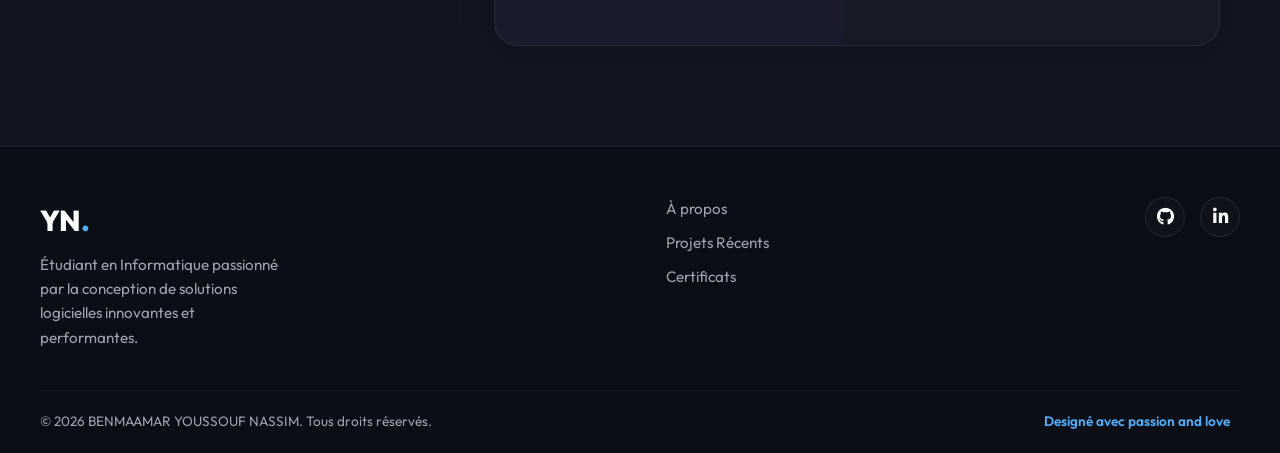
==== commit 2a81f930: "SEO: Ajout des balises meta, sitemap.xml et robots.txt" ====
--- a/index.html
+++ b/index.html
@@ -4,8 +4,48 @@
 <head>
     <meta charset="UTF-8">
     <meta name="viewport" content="width=device-width, initial-scale=1.0">
-    <title>Youcef Nassim | Développeur Full Stack</title>
-    <meta name="description" content="Portfolio de Youcef Nassim, développeur web Full Stack.">
+    <title>Youcef Nassim | Développeur Full Stack & Ingénieur Logiciel</title>
+    <meta name="description" content="Portfolio de Youcef Nassim, développeur web Full Stack et étudiant en informatique basé à Oran, Algérie. Création d'applications web modernes, performantes et sur-mesure.">
+    <meta name="keywords" content="Youcef Nassim, BENMAAMAR YOUSSOUF NASSIM, développeur web, Full Stack, développeur front-end, développeur back-end, Oran, Algérie, portfolio, React, Python, JavaScript, HTML, CSS">
+    <meta name="author" content="Youcef Nassim">
+    <meta name="robots" content="index, follow">
+    <link rel="canonical" href="https://youcefnassim.online/" />
+
+    <!-- Open Graph / Facebook -->
+    <meta property="og:type" content="website">
+    <meta property="og:url" content="https://youcefnassim.online/">
+    <meta property="og:title" content="Youcef Nassim | Développeur Full Stack & Ingénieur Logiciel">
+    <meta property="og:description" content="Découvrez le portfolio de Youcef Nassim, développeur web Full Stack basé à Oran.">
+    <meta property="og:image" content="https://youcefnassim.online/img/leader.jpg">
+    <meta property="og:site_name" content="Youcef Nassim Portfolio">
+
+    <!-- Twitter -->
+    <meta property="twitter:card" content="summary_large_image">
+    <meta property="twitter:url" content="https://youcefnassim.online/">
+    <meta property="twitter:title" content="Youcef Nassim | Développeur Full Stack">
+    <meta property="twitter:description" content="Découvrez le portfolio de Youcef Nassim, développeur web Full Stack basé à Oran.">
+    <meta property="twitter:image" content="https://youcefnassim.online/img/leader.jpg">
+
+    <!-- Structured Data (JSON-LD) -->
+    <script type="application/ld+json">
+    {
+      "@context": "https://schema.org",
+      "@type": "Person",
+      "name": "BENMAAMAR Youssouf Nassim",
+      "jobTitle": "Développeur Full Stack",
+      "url": "https://youcefnassim.online/",
+      "image": "https://youcefnassim.online/img/leader.jpg",
+      "sameAs": [
+        "https://github.com/youcefnassim",
+        "https://www.linkedin.com/in/ben-maamar-youssouf-nassim-791244219/"
+      ],
+      "address": {
+        "@type": "PostalAddress",
+        "addressLocality": "Oran",
+        "addressCountry": "Algérie"
+      }
+    }
+    </script>
 
     <!-- Google Fonts -->
     <link rel="preconnect" href="https://fonts.googleapis.com">
--- a/css/style.css
+++ b/css/style.css
@@ -161,7 +161,7 @@
 .hamburger .bar { width: 25px; height: 3px; background-color: var(--text-main); transition: var(--transition); border-radius: 3px; }
 
 /* ================= Hero & Typewriter ================= */
-.hero { height: 100vh; display: flex; align-items: center; justify-content: center; position: relative; overflow: hidden; }
+.hero { height: 100vh; display: flex; align-items: center; justify-content: center; position: relative; overflow: hidden; padding-top: 80px; }
 .hero-content { max-width: 1200px; margin: 0 auto; padding: 0 20px; z-index: 10; width: 100%; text-align: center; }
 .greeting { font-size: 1.8rem; font-weight: 400; color: var(--text-muted); margin-bottom: 20px; letter-spacing: 2px; text-transform: uppercase; }
 .hero .name { font-size: 6.5rem; margin-bottom: 20px; line-height: 1; }
@@ -387,11 +387,11 @@
 .social-links a { width: 45px; height: 45px; border-radius: 50%; background: var(--glass-bg); border: 1px solid var(--glass-border); display: flex; justify-content: center; align-items: center; font-size: 1.2rem; }
 .social-links a:hover { background: var(--secondary); color: var(--bg-dark); border-color: var(--secondary); transform: translateY(-5px); }
 
-.contact-form { padding: 30px; display: flex; flex-direction: column; justify-content: center; }
-.input-group { margin-bottom: 15px; }
-.contact-form input, .contact-form textarea { width: 100%; padding: 12px; background: rgba(255, 255, 255, 0.03); border: 1px solid rgba(255, 255, 255, 0.1); border-radius: 8px; color: var(--text-main); font-family: var(--font-main); font-size: 0.95rem; outline: none; transition: var(--transition); }
+.contact-form { padding: 30px; display: flex; flex-direction: column; justify-content: center; width: 100%; box-sizing: border-box; }
+.input-group { margin-bottom: 15px; width: 100%; }
+.contact-form input, .contact-form textarea { width: 100%; padding: 12px; background: rgba(255, 255, 255, 0.03); border: 1px solid rgba(255, 255, 255, 0.1); border-radius: 8px; color: var(--text-main); font-family: var(--font-main); font-size: 0.95rem; outline: none; transition: var(--transition); box-sizing: border-box; }
 .contact-form input:focus, .contact-form textarea:focus { border-color: var(--primary); background: rgba(255, 255, 255, 0.08); }
-.btn-block { width: 100%; text-align: center; border: none; cursor: pointer; font-size: 1rem; padding: 12px; border-radius: 8px; }
+.btn-block { width: 100%; text-align: center; border: none; cursor: pointer; font-size: 1rem; padding: 12px; border-radius: 8px; box-sizing: border-box; display: block; }
 .social-links a { width: 45px; height: 45px; border-radius: 50%; background: var(--glass-bg); border: 1px solid var(--glass-border); display: flex; justify-content: center; align-items: center; font-size: 1.2rem; }
 .social-links a:hover { background: var(--secondary); color: var(--bg-dark); border-color: var(--secondary); transform: translateY(-5px); }
 
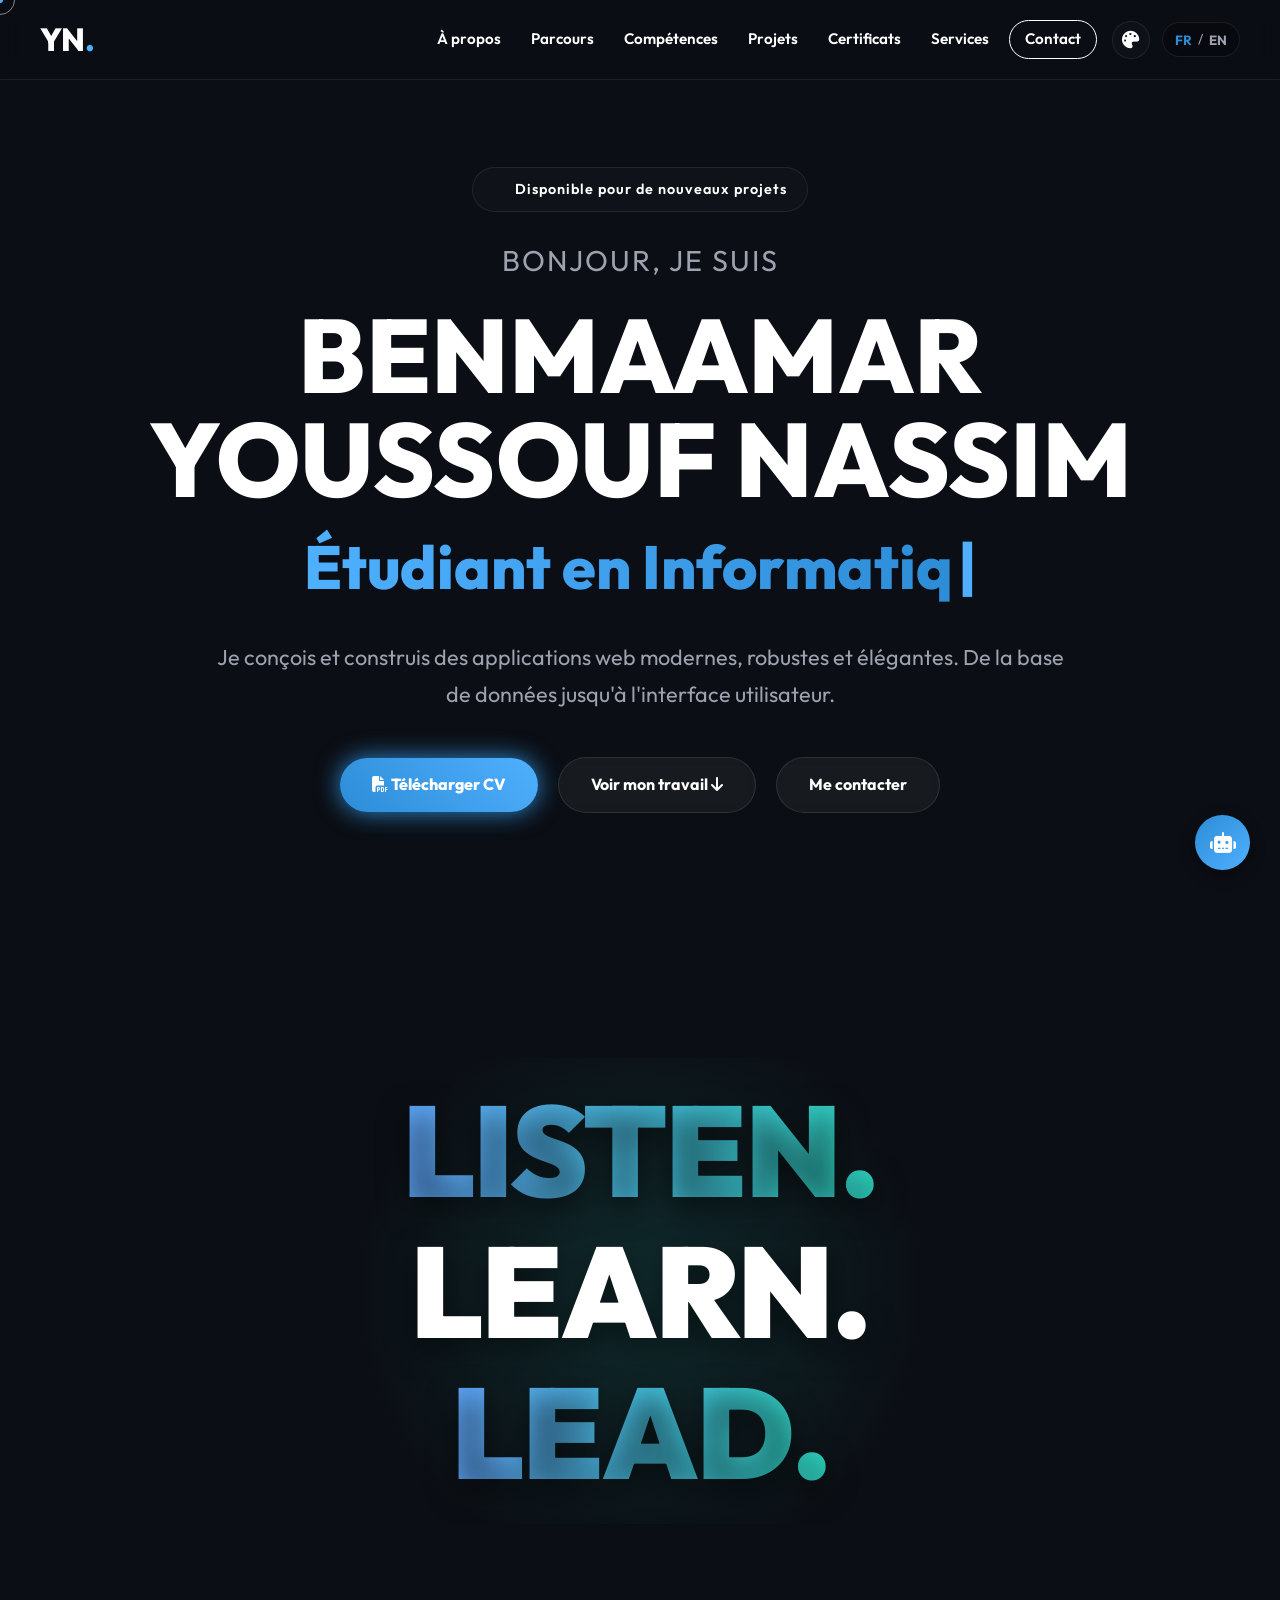
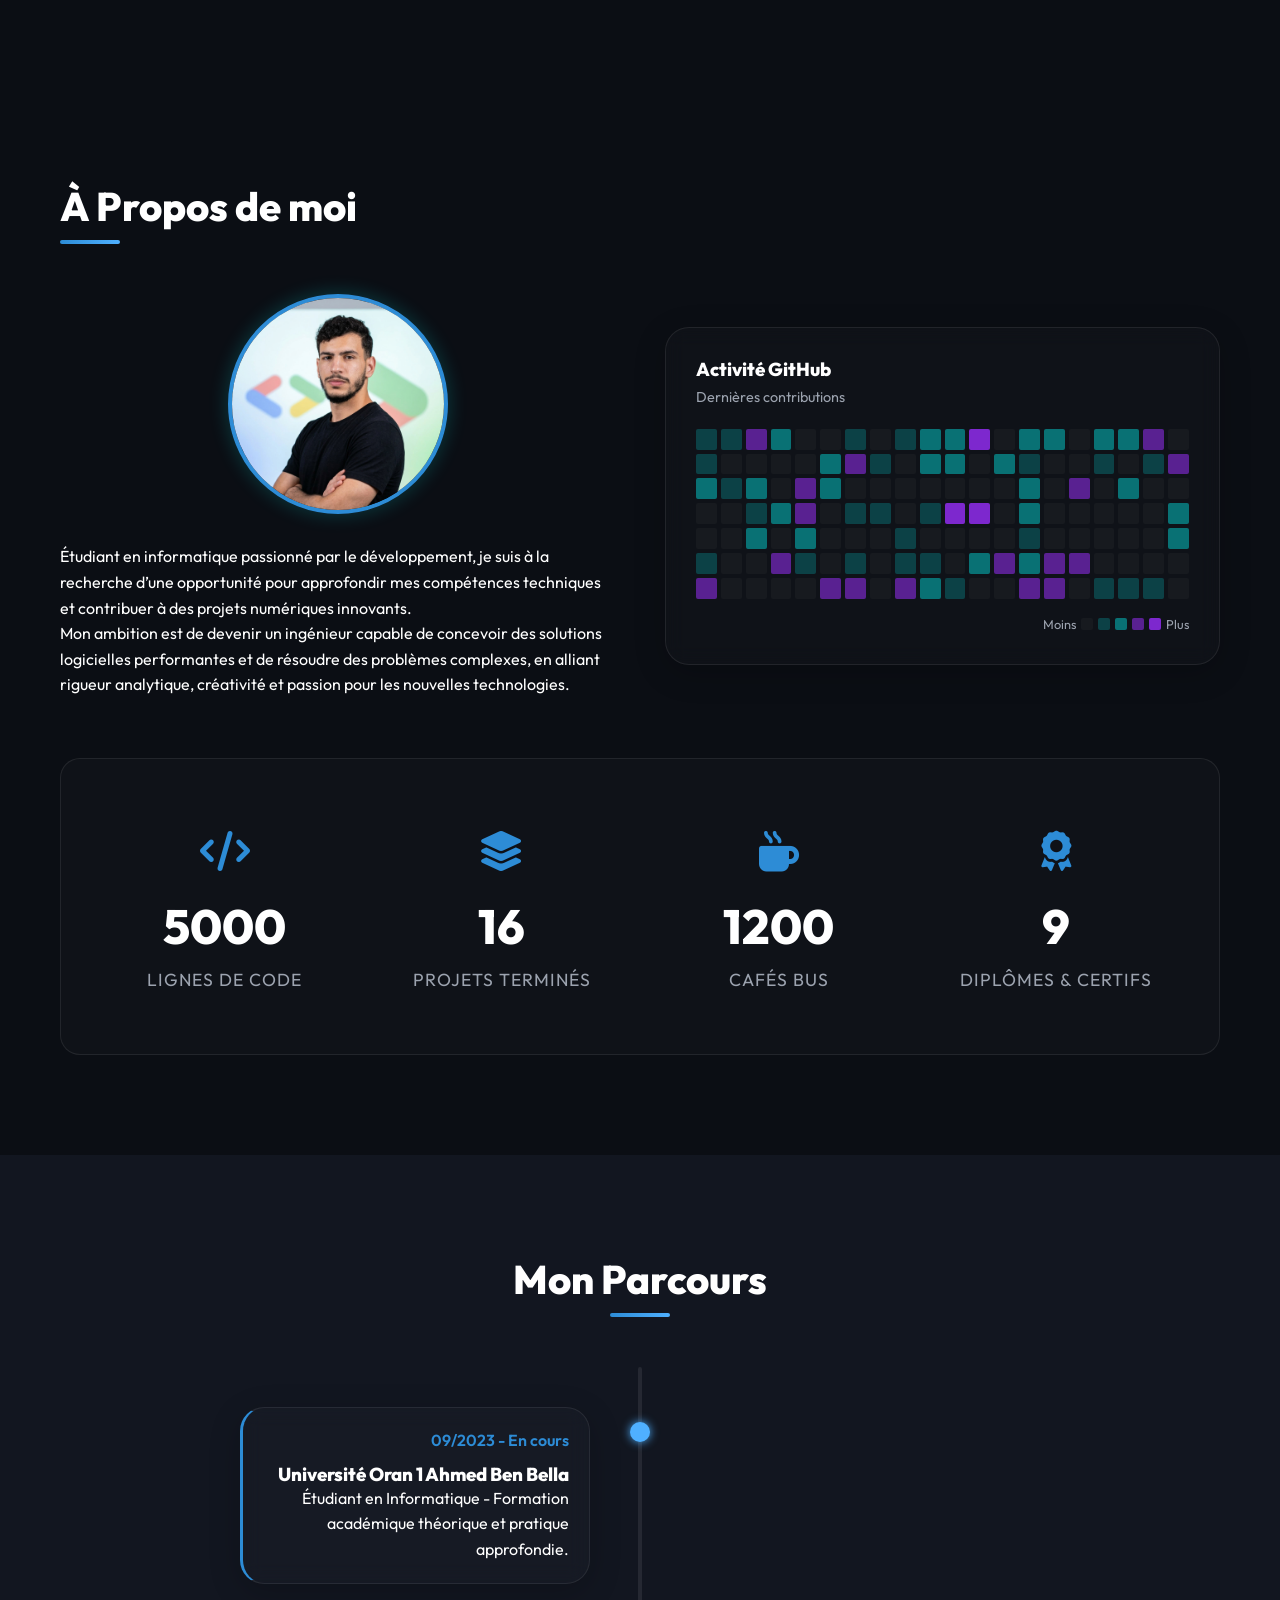
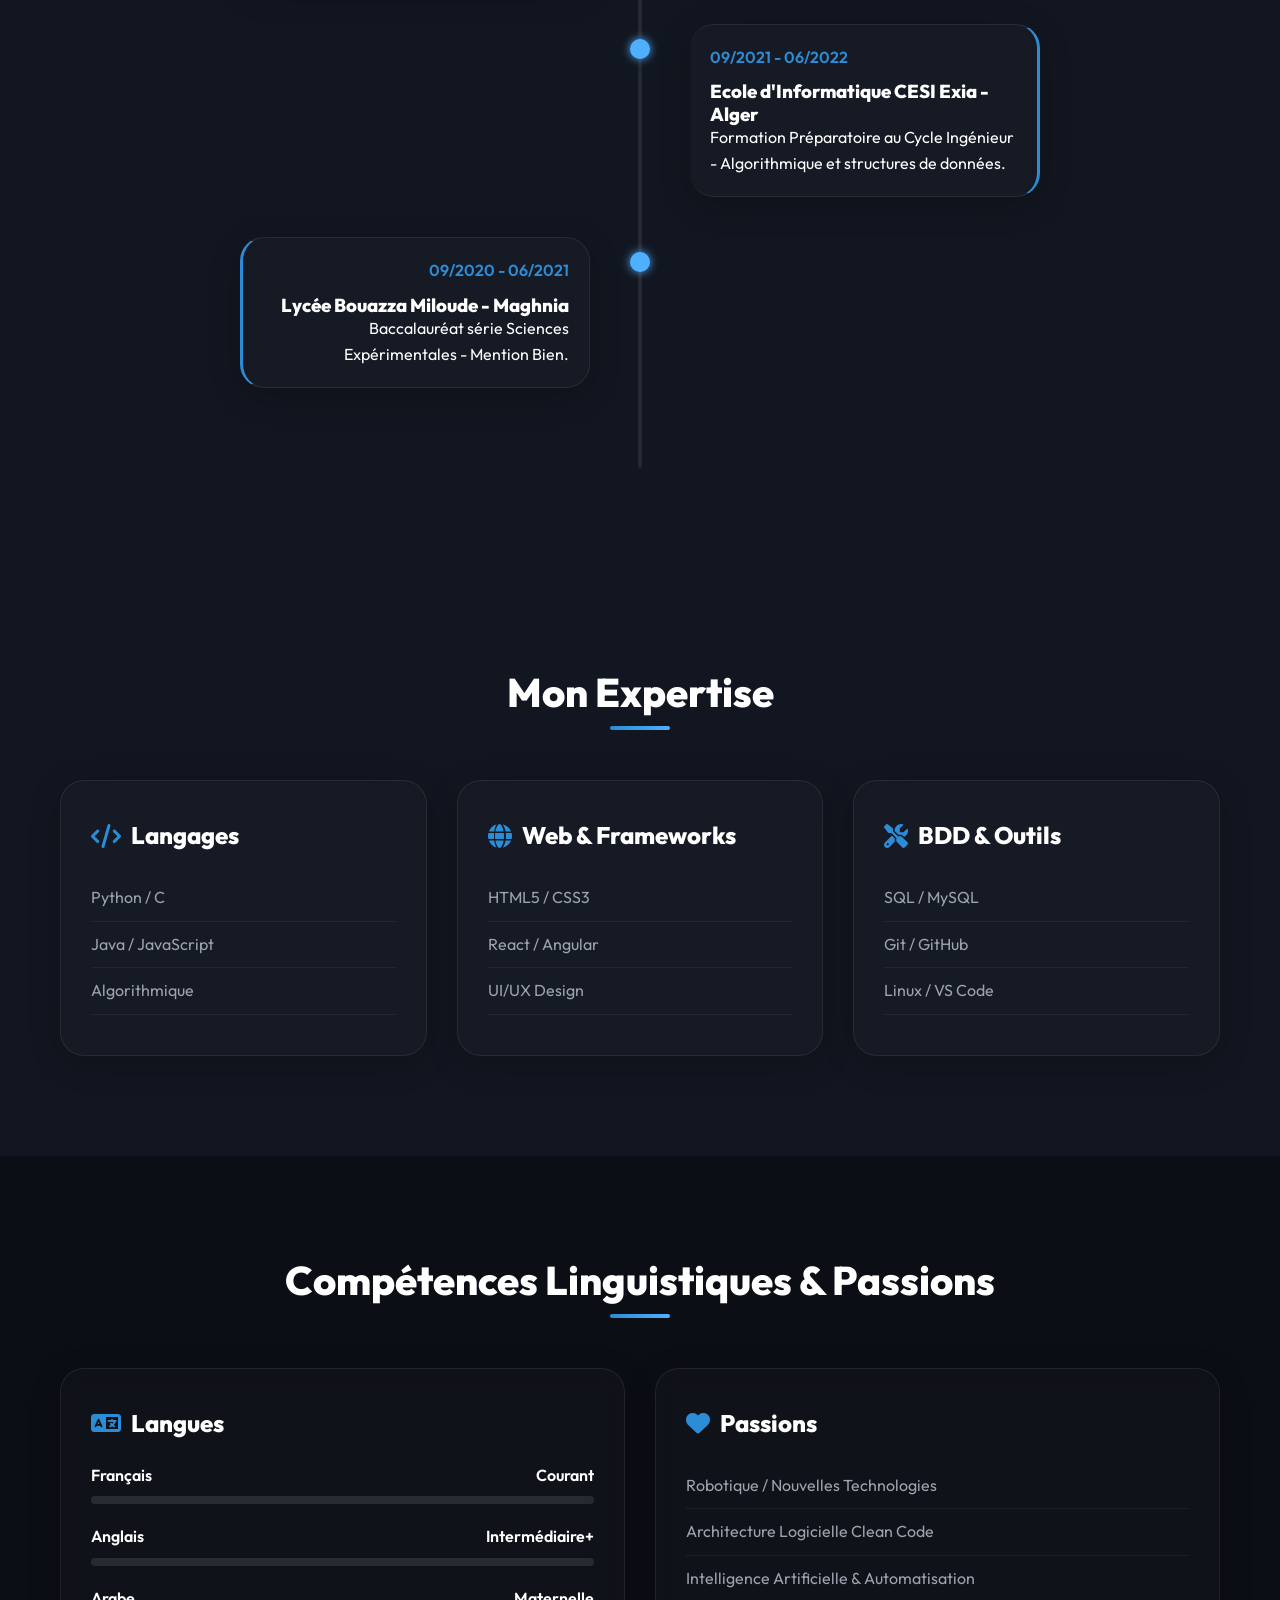
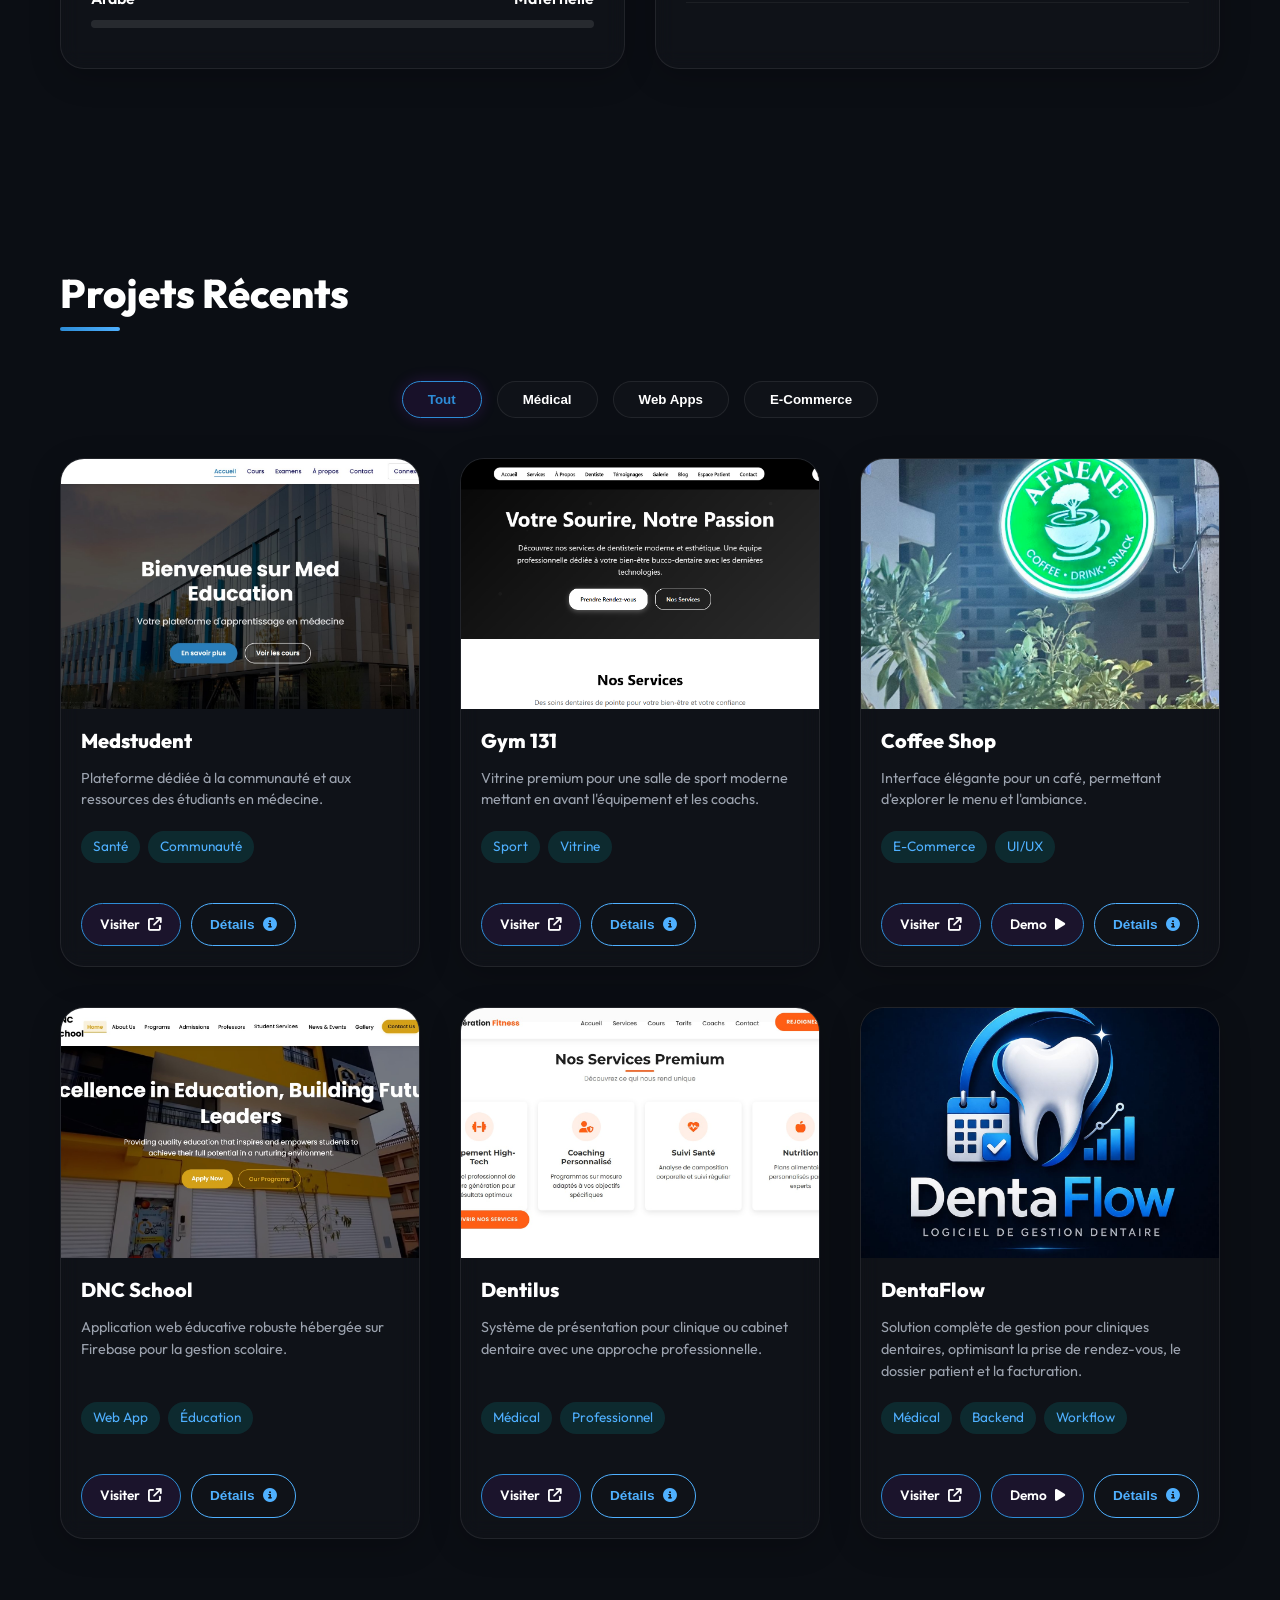
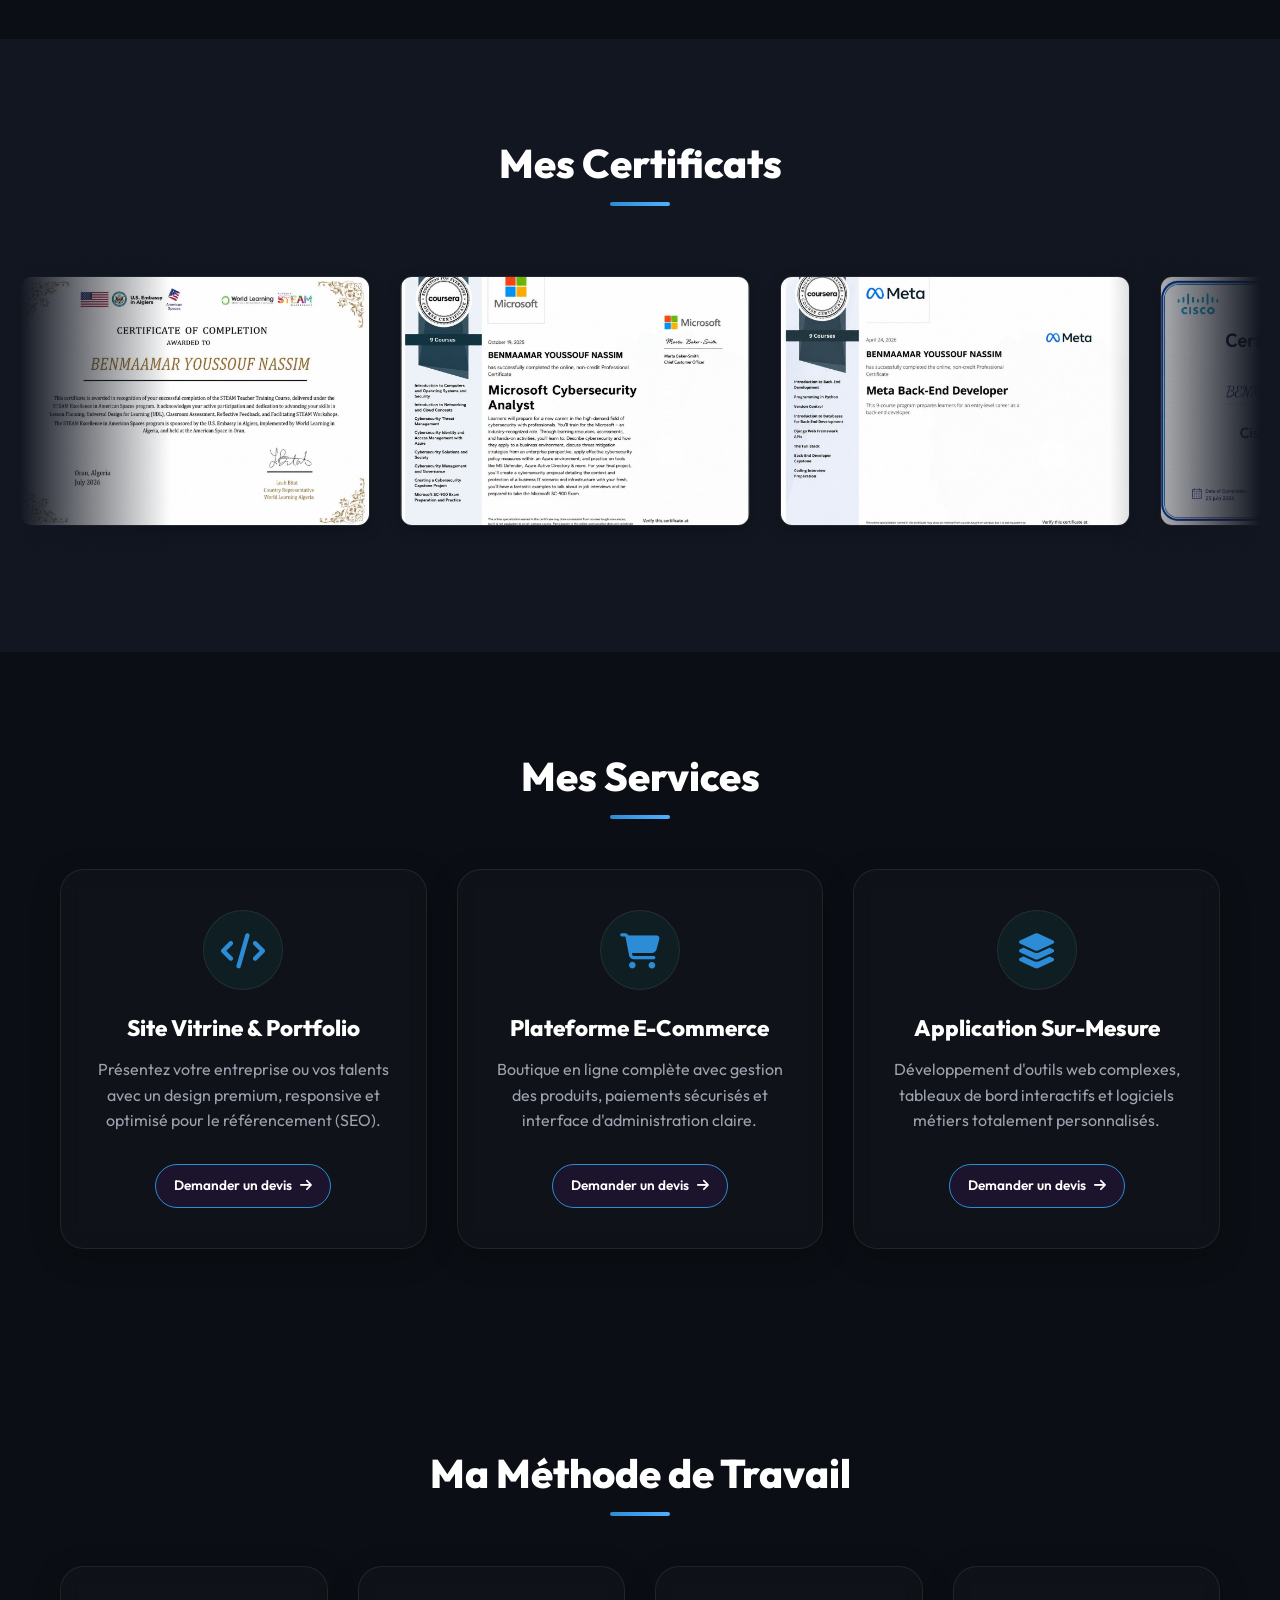
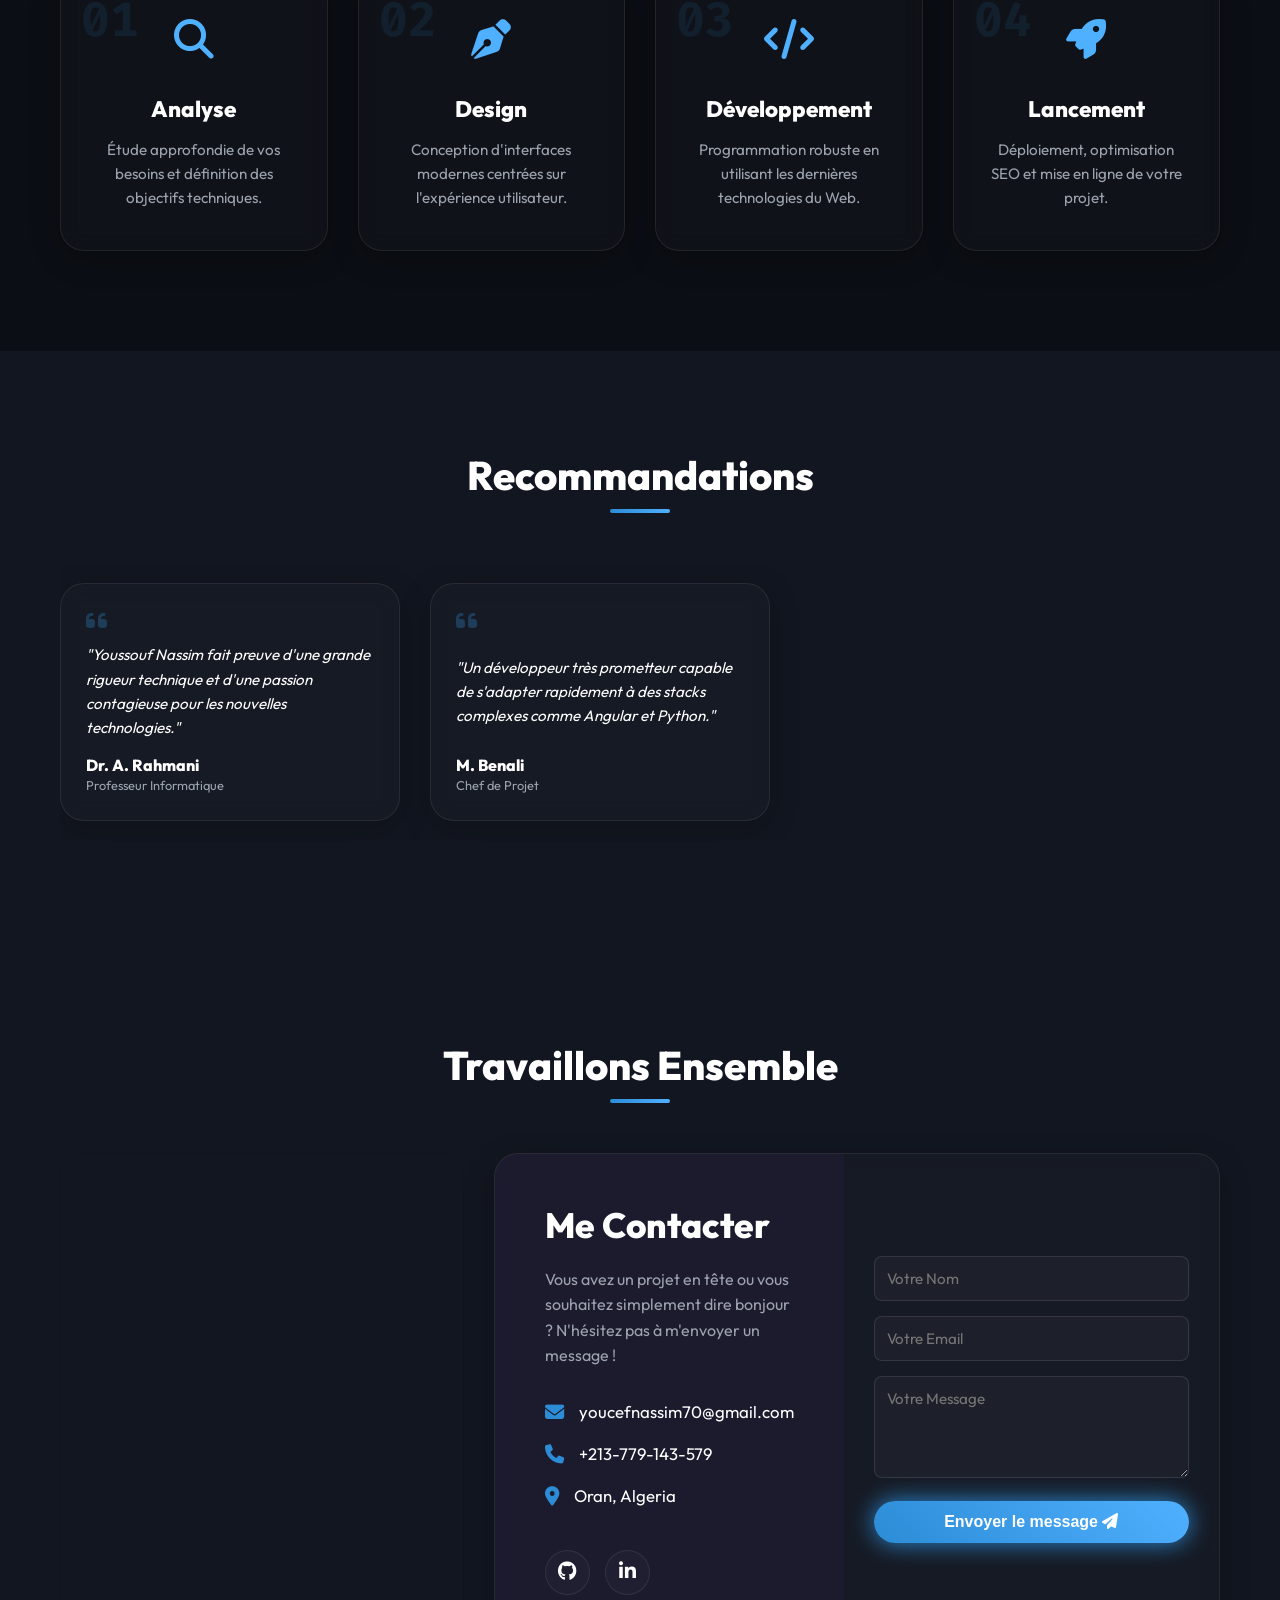
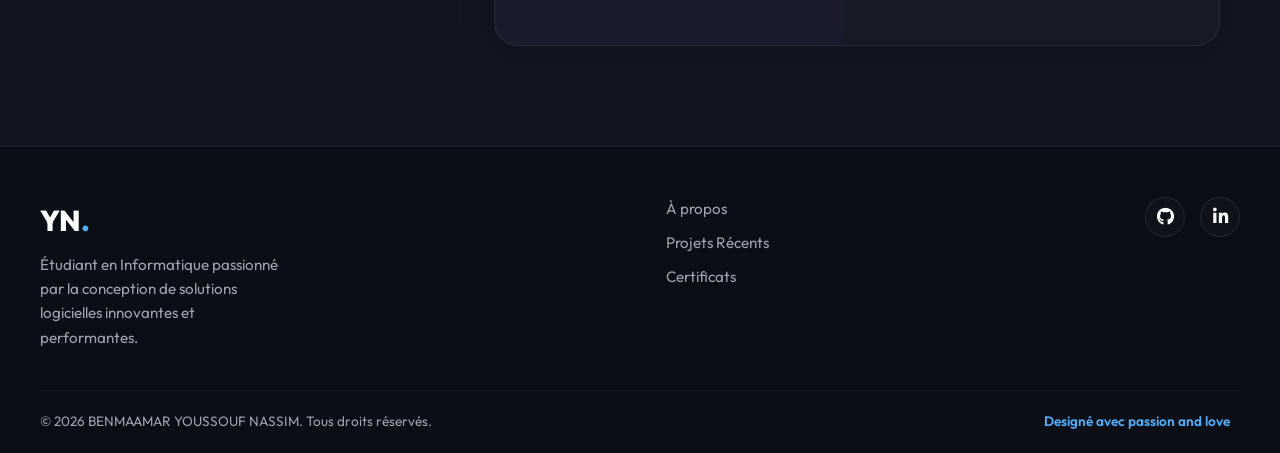
==== commit 8da17ce7: "SEO & A11y: Ajout de loading=lazy sur les images et aria-labels" ====
--- a/index.html
+++ b/index.html
@@ -69,7 +69,7 @@
 
 
     <!-- Hamburger (Mobile) -->
-    <div class="hamburger">
+    <div class="hamburger" role="button" tabindex="0" aria-label="Ouvrir le menu">
         <span class="bar"></span>
         <span class="bar"></span>
         <span class="bar"></span>
@@ -91,7 +91,7 @@
                 <!-- Minimal Controls (Theme & Lang) -->
                 <li>
                     <div class="nav-controls">
-                        <button class="theme-icon-btn" onclick="cycleTheme()" title="Thème"><i class="fa-solid fa-palette"></i></button>
+                        <button class="theme-icon-btn" onclick="cycleTheme()" title="Thème" aria-label="Changer le thème"><i class="fa-solid fa-palette"></i></button>
                         <div class="minimal-lang">
                             <button onclick="changeLanguage('fr')" class="lang-text active" id="btn-fr">FR</button>
                             <span>/</span>
@@ -352,10 +352,10 @@
                     <!-- Project 1 -->
                     <div class="project-card glass-panel" data-animate="slide-up" data-category="medical">
                         <div class="project-slider">
-                            <img src="./img/20.jpg" alt="Medstudent Image 1">
-                            <img src="./img/21.jpg" alt="Medstudent Image 2">
-                            <img src="./img/22.jpg" alt="Medstudent Image 3">
-                            <img src="./img/23.jpg" alt="Medstudent Image 4">
+                            <img src="./img/20.jpg" alt="Plateforme étudiant médecine Medstudent - Image 1" loading="lazy">
+                            <img src="./img/21.jpg" alt="Plateforme étudiant médecine Medstudent - Image 2" loading="lazy">
+                            <img src="./img/22.jpg" alt="Plateforme étudiant médecine Medstudent - Image 3" loading="lazy">
+                            <img src="./img/23.jpg" alt="Plateforme étudiant médecine Medstudent - Image 4" loading="lazy">
                         </div>
                         <div class="project-info">
                             <h3>Medstudent</h3>
@@ -371,10 +371,10 @@
                     <!-- Project 2 -->
                     <div class="project-card glass-panel" data-animate="slide-up" data-category="webapp">
                         <div class="project-slider">
-                            <img src="./img/pic 131.png" alt="Gym 131 Image 1">
-                            <img src="./img/pic132.png" alt="Gym 131 Image 2">
-                            <img src="./img/pic134.png" alt="Gym 131 Image 3">
-                            <img src="./img/pic135.png" alt="Gym 131 Image 4">
+                            <img src="./img/pic 131.png" alt="Site web salle de sport Gym 131 - Image 1" loading="lazy">
+                            <img src="./img/pic132.png" alt="Site web salle de sport Gym 131 - Image 2" loading="lazy">
+                            <img src="./img/pic134.png" alt="Site web salle de sport Gym 131 - Image 3" loading="lazy">
+                            <img src="./img/pic135.png" alt="Site web salle de sport Gym 131 - Image 4" loading="lazy">
                         </div>
                         <div class="project-info">
                             <h3>Gym 131</h3>
@@ -408,10 +408,10 @@
                     <!-- Project 4 -->
                     <div class="project-card glass-panel" data-animate="slide-up" data-category="webapp">
                         <div class="project-slider">
-                            <img src="./img/school1.jpg" alt="DNC School Image 1">
-                            <img src="./img/school2.jpg" alt="DNC School Image 2">
-                            <img src="./img/school3.jpg" alt="DNC School Image 3">
-                            <img src="./img/school4.jpg" alt="DNC School Image 4">
+                            <img src="./img/school1.jpg" alt="Application éducative DNC School - Image 1" loading="lazy">
+                            <img src="./img/school2.jpg" alt="Application éducative DNC School - Image 2" loading="lazy">
+                            <img src="./img/school3.jpg" alt="Application éducative DNC School - Image 3" loading="lazy">
+                            <img src="./img/school4.jpg" alt="Application éducative DNC School - Image 4" loading="lazy">
                         </div>
                         <div class="project-info">
                             <h3>DNC School</h3>
@@ -427,10 +427,10 @@
                     <!-- Project 5 -->
                     <div class="project-card glass-panel" data-animate="slide-up" data-category="medical">
                         <div class="project-slider">
-                            <img src="./img/30.jpg" alt="Dentilus Image 1">
-                            <img src="./img/31.jpg" alt="Dentilus Image 2">
-                            <img src="./img/32.jpg" alt="Dentilus Image 3">
-                            <img src="./img/33.jpg" alt="Dentilus Image 4">
+                            <img src="./img/30.jpg" alt="Clinique dentaire Dentilus - Image 1" loading="lazy">
+                            <img src="./img/31.jpg" alt="Clinique dentaire Dentilus - Image 2" loading="lazy">
+                            <img src="./img/32.jpg" alt="Clinique dentaire Dentilus - Image 3" loading="lazy">
+                            <img src="./img/33.jpg" alt="Clinique dentaire Dentilus - Image 4" loading="lazy">
                         </div>
                         <div class="project-info">
                             <h3>Dentilus</h3>
